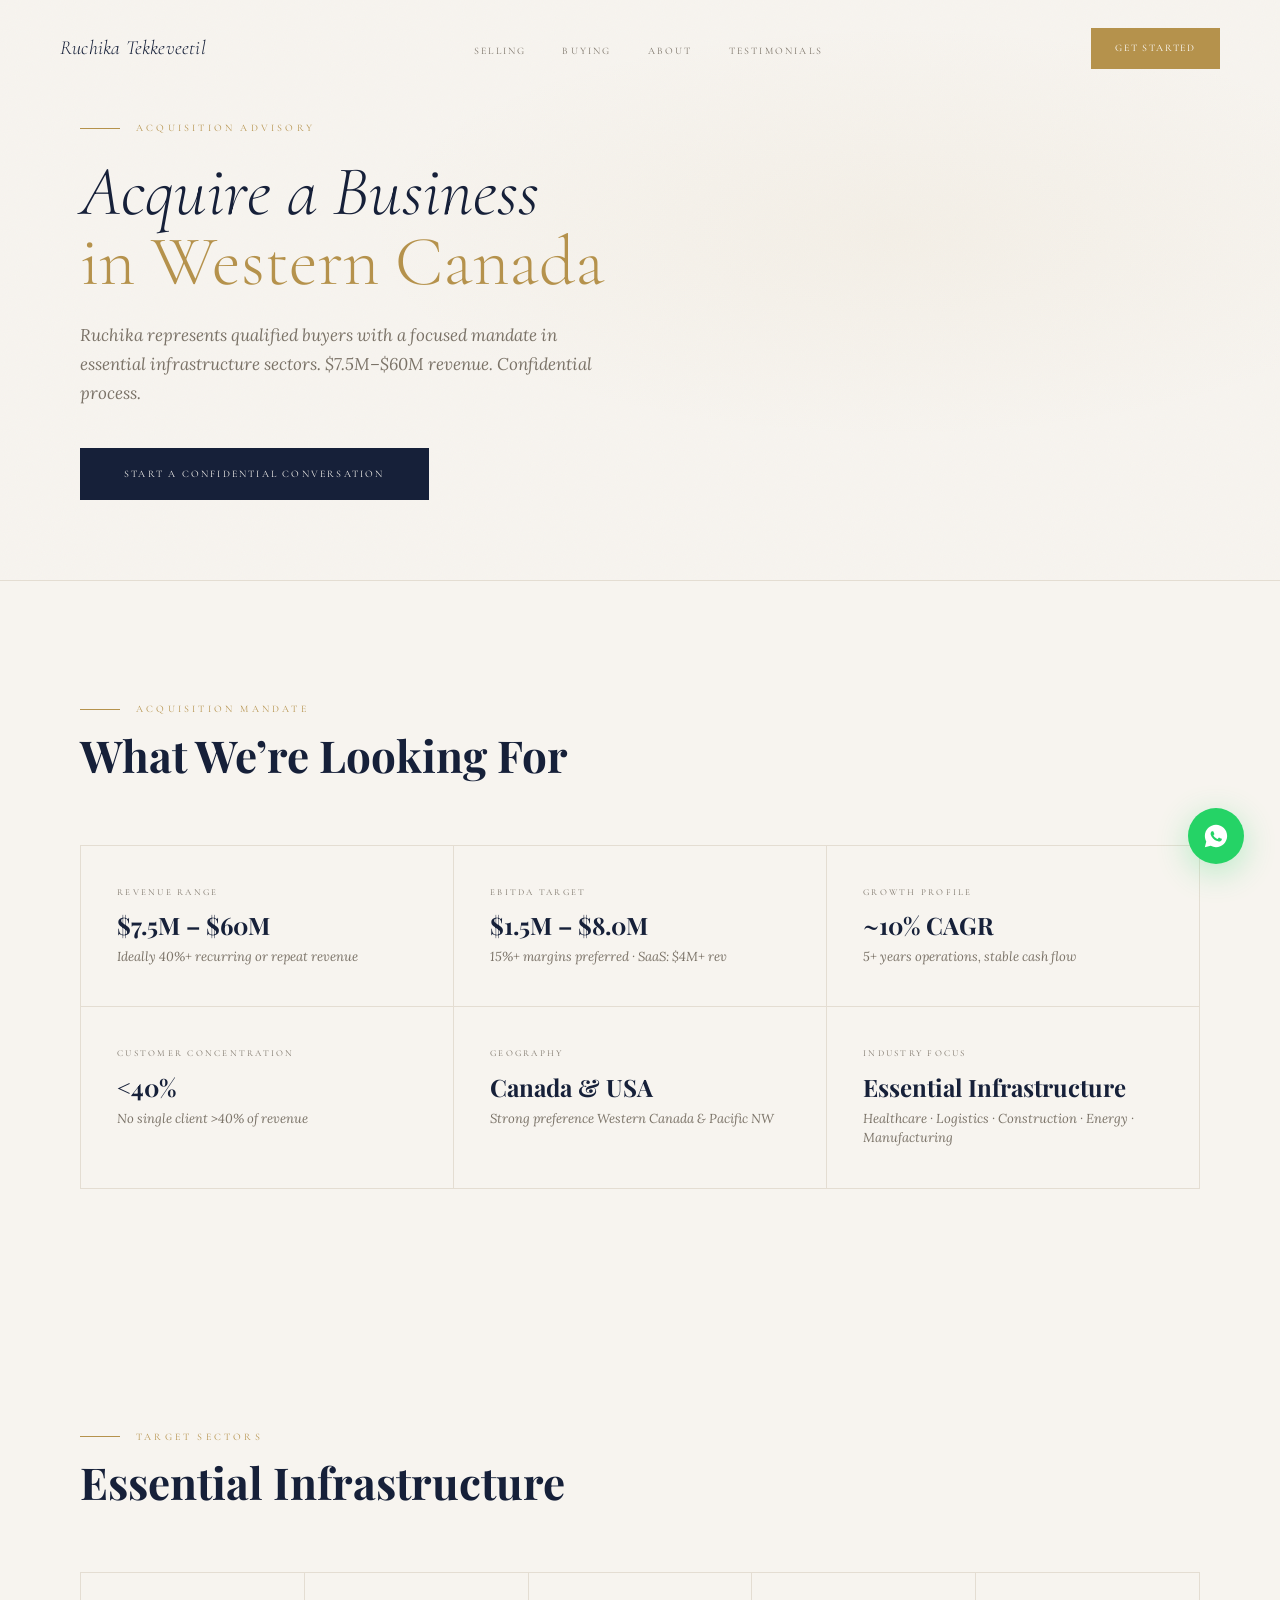
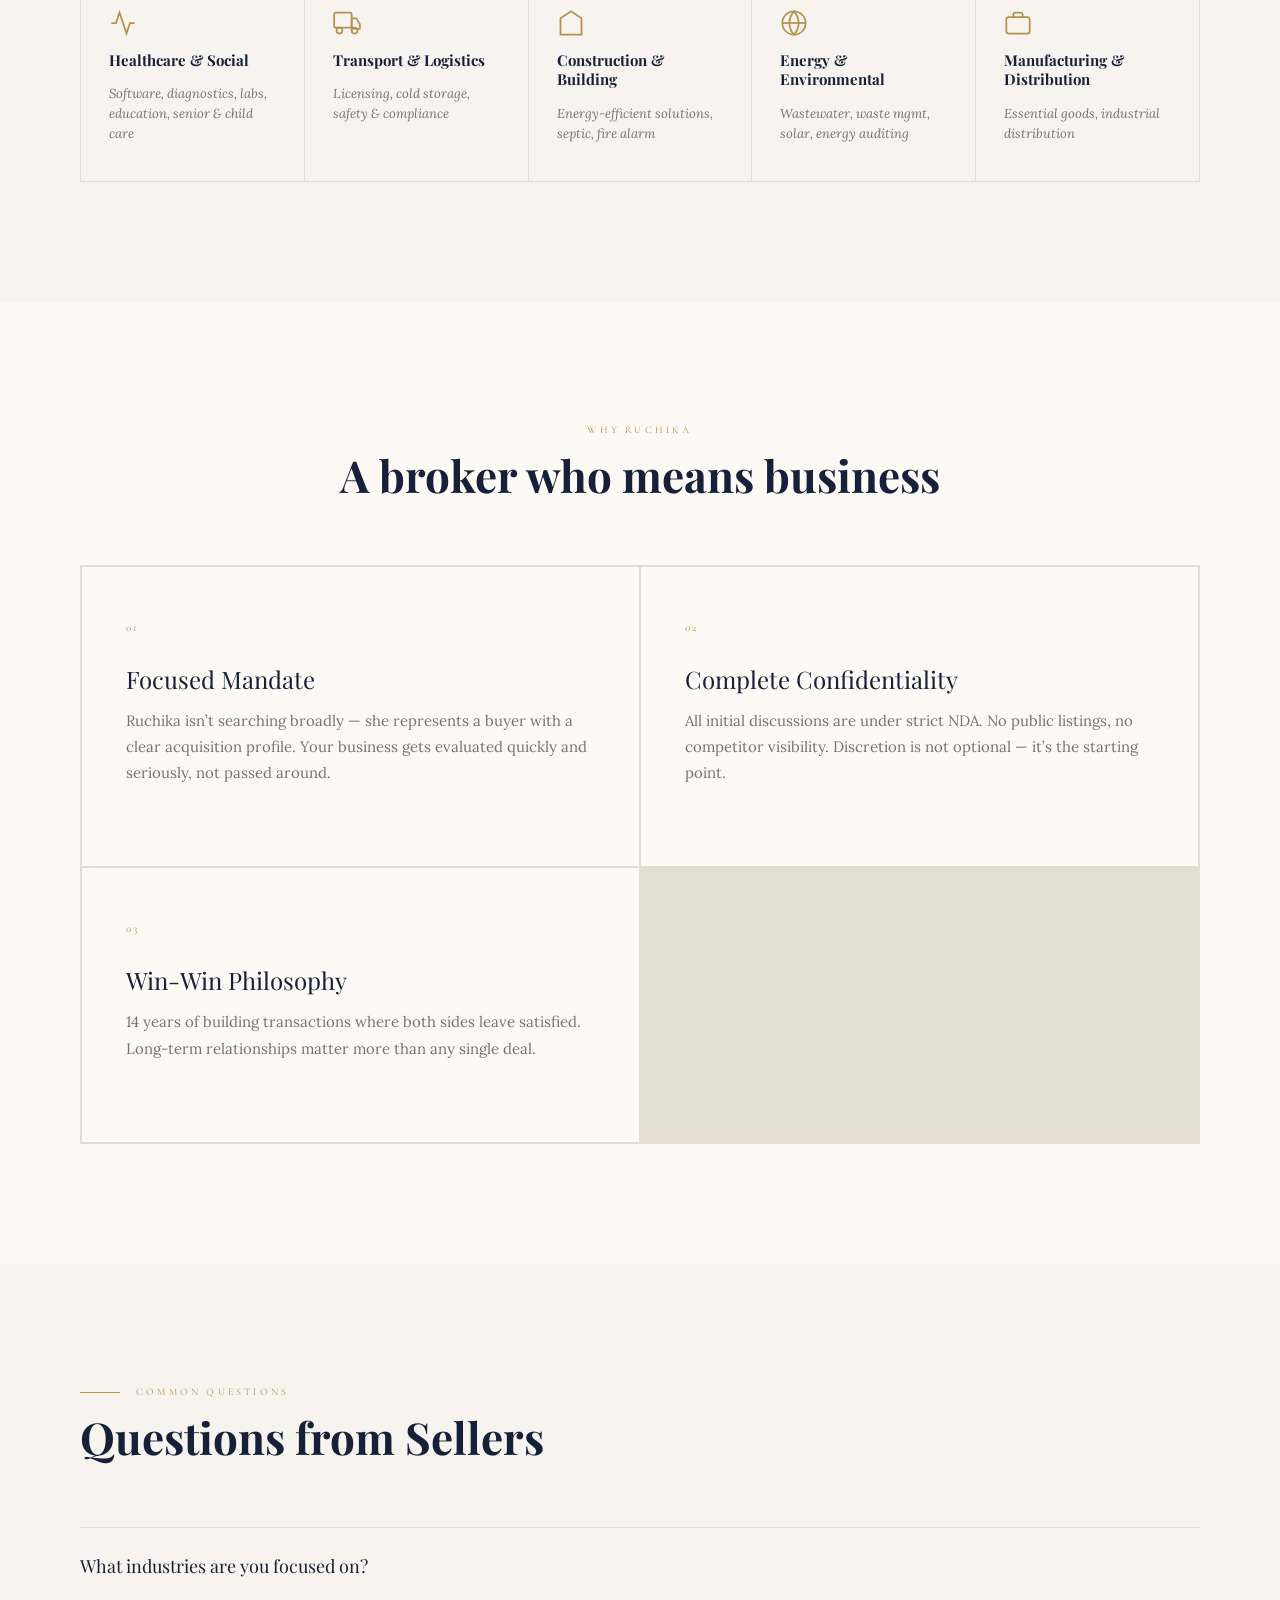
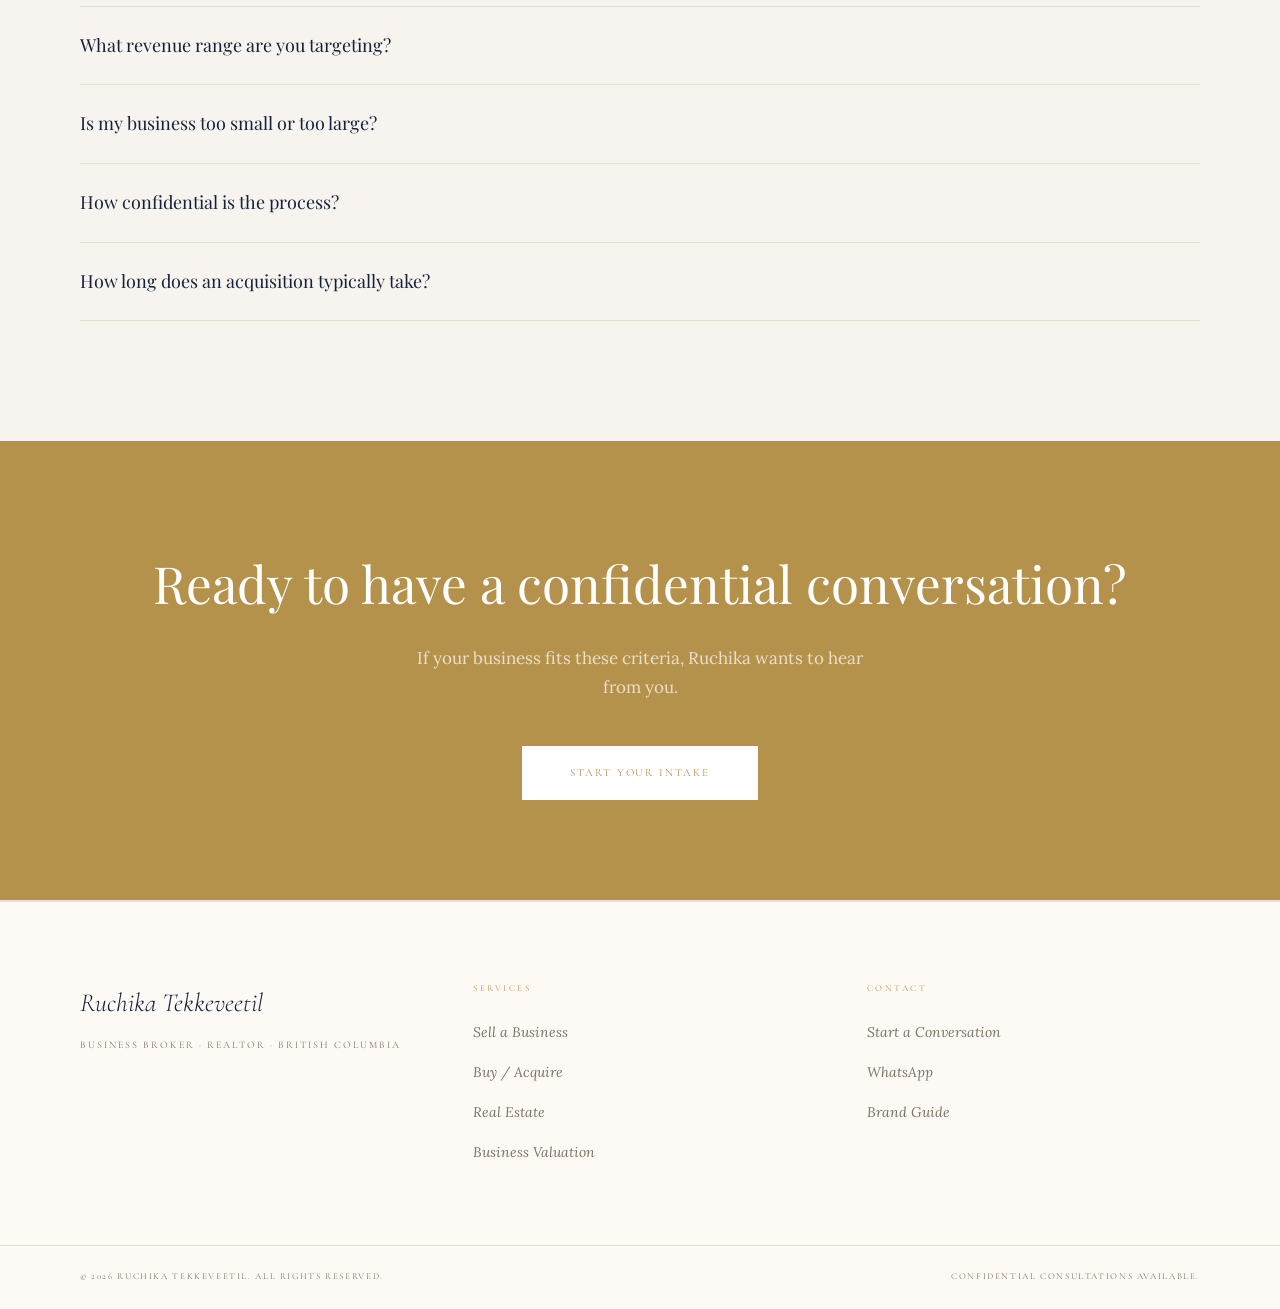
==== buying.html @ 530851fa "Complete website — buying, selling, intake form pages + finalized home - buying.html: acquisition ad" ====
<!DOCTYPE html>
<html lang="en">
<head>
  <meta charset="UTF-8">
  <meta name="viewport" content="width=device-width, initial-scale=1.0">
  <title>Acquire a Business in Western Canada — Ruchika Tekkeveetil</title>
  <meta name="description" content="Ruchika Tekkeveetil represents qualified buyers in essential infrastructure sectors. Confidential acquisition advisory. $7.5M–$60M revenue. Western Canada & Pacific NW.">
  <link rel="preconnect" href="https://fonts.googleapis.com">
  <link rel="preconnect" href="https://fonts.gstatic.com" crossorigin>
  <link href="https://fonts.googleapis.com/css2?family=Cormorant+Garamond:ital,wght@0,300;0,400;0,500;0,600;1,300;1,400;1,500&family=Playfair+Display:ital,wght@0,400;0,700;1,400&family=Lora:ital,wght@0,400;0,500;1,400&display=swap" rel="stylesheet">
  <link rel="stylesheet" href="style.css">
  <style>
    .page-hero { min-height: 60vh; display:flex; flex-direction:column; justify-content:flex-end; padding: 0 80px 80px; position:relative; overflow:hidden; background:var(--color-bg); padding-top:120px; }
    .page-hero-bg { position:absolute; inset:0; background: radial-gradient(ellipse 70% 60% at 70% 40%, rgba(181,146,76,0.05) 0%, transparent 60%); }
    .page-hero-grain { position:absolute; inset:0; opacity:0.03; background-image:url("data:image/svg+xml,%3Csvg viewBox='0 0 256 256' xmlns='http://www.w3.org/2000/svg'%3E%3Cfilter id='noise'%3E%3CfeTurbulence type='fractalNoise' baseFrequency='0.85' numOctaves='4' stitchTiles='stitch'/%3E%3C/filter%3E%3Crect width='100%25' height='100%25' filter='url(%23noise)'/%3E%3C/svg%3E"); pointer-events:none; }
    .page-hero-content { position:relative; z-index:1; max-width:700px; }
    .page-hero-title { font-family:var(--font-display); font-size:clamp(40px,5.5vw,76px); font-weight:300; font-style:italic; line-height:1.0; color:var(--color-primary); margin:20px 0 24px; }
    .page-hero-title em { color:var(--color-accent); font-style:normal; }
    .page-hero-sub { font-family:var(--font-body); font-size:17px; line-height:1.7; color:var(--color-text-muted); font-style:italic; max-width:520px; margin-bottom:40px; }
    .criteria-grid { display:grid; grid-template-columns:repeat(3,1fr); gap:1px; background:var(--color-border); border:1px solid var(--color-border); margin-top:48px; }
    .criteria-cell { background:var(--color-bg); padding:40px 36px; }
    .criteria-cell-label { font-family:var(--font-display); font-size:9px; letter-spacing:0.25em; text-transform:uppercase; color:var(--color-text-muted); display:block; margin-bottom:12px; }
    .criteria-cell-value { font-family:var(--font-heading); font-size:24px; font-weight:700; color:var(--color-primary); line-height:1.1; margin-bottom:8px; }
    .criteria-cell-sub { font-family:var(--font-body); font-size:13px; color:var(--color-text-muted); font-style:italic; line-height:1.5; }
    .sectors-grid { display:grid; grid-template-columns:repeat(5,1fr); gap:1px; background:var(--color-border); border:1px solid var(--color-border); margin-top:48px; }
    .sector-item { background:var(--color-bg); padding:36px 28px; display:flex; flex-direction:column; gap:14px; transition:background 0.3s ease; }
    .sector-item:hover { background:var(--color-surface); }
    .sector-icon { width:28px; height:28px; stroke:var(--color-accent); flex-shrink:0; }
    .sector-name { font-family:var(--font-heading); font-size:15px; font-weight:700; color:var(--color-primary); line-height:1.3; }
    .sector-detail { font-family:var(--font-body); font-size:13px; color:var(--color-text-muted); font-style:italic; line-height:1.55; }
    @media(max-width:960px){ .page-hero{padding:120px 32px 60px;} .criteria-grid{grid-template-columns:1fr 1fr;} .sectors-grid{grid-template-columns:repeat(2,1fr);} }
    @media(max-width:600px){ .criteria-grid{grid-template-columns:1fr;} .sectors-grid{grid-template-columns:1fr;} }
  </style>
</head>
<body>

  <div class="cursor" id="cursor"></div>

  <!-- WhatsApp FAB -->
  <a href="https://wa.me/17786888480" class="whatsapp-fab" target="_blank" rel="noopener" aria-label="Chat on WhatsApp">
    <svg viewBox="0 0 28 28" fill="white" aria-hidden="true">
      <path d="M14 2C7.373 2 2 7.373 2 14c0 2.126.553 4.122 1.523 5.853L2 26l6.327-1.497A11.957 11.957 0 0014 26c6.627 0 12-5.373 12-12S20.627 2 14 2zm5.882 16.47c-.247.693-1.455 1.337-1.99 1.368-.536.03-1.04.253-3.503-.73-2.96-1.186-4.85-4.21-4.997-4.403-.148-.193-1.21-1.61-1.21-3.07 0-1.46.765-2.178 1.04-2.475.274-.297.6-.37.8-.37.2 0 .4.002.575.01.185.008.432-.07.676.516.248.59.843 2.04.916 2.188.073.148.12.32.024.515-.1.194-.148.314-.297.483-.148.17-.313.38-.446.51-.148.148-.303.308-.13.605.173.297.77 1.27 1.655 2.057 1.138 1.015 2.098 1.33 2.395 1.478.297.148.47.124.644-.074.173-.197.742-.866.94-1.163.198-.297.396-.247.668-.148.273.1 1.74.82 2.038.97.297.148.495.222.568.346.073.124.073.717-.174 1.41z"/>
    </svg>
  </a>

  <!-- Navigation -->
  <nav class="nav" id="nav">
    <a href="index.html" class="nav-brand">Ruchika Tekkeveetil</a>
    <ul class="nav-links" id="navLinks">
      <li><a href="selling.html">Selling</a></li>
      <li><a href="buying.html">Buying</a></li>
      <li><a href="#about">About</a></li>
      <li><a href="#testimonials">Testimonials</a></li>
    </ul>
    <a href="intake.html" class="nav-cta">Get Started</a>
    <button class="nav-toggle" id="navToggle" aria-label="Toggle menu" aria-expanded="false">
      <span></span><span></span><span></span>
    </button>
  </nav>

  <!-- Page Hero -->
  <section class="page-hero">
    <div class="page-hero-bg"></div>
    <div class="page-hero-grain"></div>
    <div class="page-hero-content">
      <p class="eyebrow reveal">Acquisition Advisory</p>
      <h1 class="page-hero-title reveal">Acquire a Business<br><em>in Western Canada</em></h1>
      <p class="page-hero-sub reveal" style="transition-delay:0.2s">Ruchika represents qualified buyers with a focused mandate in essential infrastructure sectors. $7.5M&ndash;$60M revenue. Confidential process.</p>
      <a href="intake.html" class="btn-primary reveal" style="transition-delay:0.35s">Start a Confidential Conversation</a>
    </div>
  </section>

  <!-- Acquisition Criteria -->
  <section class="section section--bordered" id="criteria">
    <div class="section-inner">
      <div class="section-header reveal">
        <p class="eyebrow">Acquisition Mandate</p>
        <h2 class="section-heading" style="margin-top:12px;font-size:clamp(28px,3.5vw,44px)">What We&rsquo;re Looking For</h2>
      </div>
      <div class="criteria-grid section-enter">
        <div class="criteria-cell">
          <span class="criteria-cell-label">Revenue Range</span>
          <div class="criteria-cell-value">$7.5M &ndash; $60M</div>
          <div class="criteria-cell-sub">Ideally 40%+ recurring or repeat revenue</div>
        </div>
        <div class="criteria-cell">
          <span class="criteria-cell-label">EBITDA Target</span>
          <div class="criteria-cell-value">$1.5M &ndash; $8.0M</div>
          <div class="criteria-cell-sub">15%+ margins preferred &middot; SaaS: $4M+ rev</div>
        </div>
        <div class="criteria-cell">
          <span class="criteria-cell-label">Growth Profile</span>
          <div class="criteria-cell-value">~10% CAGR</div>
          <div class="criteria-cell-sub">5+ years operations, stable cash flow</div>
        </div>
        <div class="criteria-cell">
          <span class="criteria-cell-label">Customer Concentration</span>
          <div class="criteria-cell-value">&lt;40%</div>
          <div class="criteria-cell-sub">No single client &gt;40% of revenue</div>
        </div>
        <div class="criteria-cell">
          <span class="criteria-cell-label">Geography</span>
          <div class="criteria-cell-value">Canada &amp; USA</div>
          <div class="criteria-cell-sub">Strong preference Western Canada &amp; Pacific NW</div>
        </div>
        <div class="criteria-cell">
          <span class="criteria-cell-label">Industry Focus</span>
          <div class="criteria-cell-value">Essential Infrastructure</div>
          <div class="criteria-cell-sub">Healthcare &middot; Logistics &middot; Construction &middot; Energy &middot; Manufacturing</div>
        </div>
      </div>
    </div>
  </section>

  <!-- Sectors Grid -->
  <section class="section" id="sectors">
    <div class="section-inner">
      <div class="section-header reveal">
        <p class="eyebrow">Target Sectors</p>
        <h2 class="section-heading" style="margin-top:12px;font-size:clamp(28px,3.5vw,44px)">Essential Infrastructure</h2>
      </div>
      <div class="sectors-grid section-enter">
        <div class="sector-item">
          <svg class="sector-icon" viewBox="0 0 24 24" fill="none" stroke="currentColor" stroke-width="1.5" aria-hidden="true">
            <path d="M22 12h-4l-3 9L9 3l-3 9H2"/>
          </svg>
          <div class="sector-name">Healthcare &amp; Social</div>
          <div class="sector-detail">Software, diagnostics, labs, education, senior &amp; child care</div>
        </div>
        <div class="sector-item">
          <svg class="sector-icon" viewBox="0 0 24 24" fill="none" stroke="currentColor" stroke-width="1.5" aria-hidden="true">
            <rect x="1" y="3" width="15" height="13" rx="1"/><path d="M16 8h4l3 5v4h-7V8z"/><circle cx="5.5" cy="18.5" r="2.5"/><circle cx="18.5" cy="18.5" r="2.5"/>
          </svg>
          <div class="sector-name">Transport &amp; Logistics</div>
          <div class="sector-detail">Licensing, cold storage, safety &amp; compliance</div>
        </div>
        <div class="sector-item">
          <svg class="sector-icon" viewBox="0 0 24 24" fill="none" stroke="currentColor" stroke-width="1.5" aria-hidden="true">
            <polygon points="3 22 21 22 21 8 12 2 3 8 3 22"/>
          </svg>
          <div class="sector-name">Construction &amp; Building</div>
          <div class="sector-detail">Energy-efficient solutions, septic, fire alarm</div>
        </div>
        <div class="sector-item">
          <svg class="sector-icon" viewBox="0 0 24 24" fill="none" stroke="currentColor" stroke-width="1.5" aria-hidden="true">
            <circle cx="12" cy="12" r="10"/><path d="M12 2a15.3 15.3 0 014 10 15.3 15.3 0 01-4 10 15.3 15.3 0 01-4-10 15.3 15.3 0 014-10z"/><path d="M2 12h20"/>
          </svg>
          <div class="sector-name">Energy &amp; Environmental</div>
          <div class="sector-detail">Wastewater, waste mgmt, solar, energy auditing</div>
        </div>
        <div class="sector-item">
          <svg class="sector-icon" viewBox="0 0 24 24" fill="none" stroke="currentColor" stroke-width="1.5" aria-hidden="true">
            <rect x="2" y="7" width="20" height="14" rx="2"/><path d="M16 7V5a2 2 0 00-2-2h-4a2 2 0 00-2 2v2"/>
          </svg>
          <div class="sector-name">Manufacturing &amp; Distribution</div>
          <div class="sector-detail">Essential goods, industrial distribution</div>
        </div>
      </div>
    </div>
  </section>

  <!-- Why Work With Ruchika -->
  <section class="section process-bg">
    <div class="section-inner">
      <div class="section-header text-center reveal">
        <p class="eyebrow">Why Ruchika</p>
        <h2 class="section-heading" style="margin-top:12px;font-size:clamp(28px,3.5vw,44px)">A broker who means business</h2>
      </div>
      <div class="services-grid section-enter" style="margin-top:48px">
        <div class="service-card">
          <div class="service-card-num">01</div>
          <h3 class="service-card-title">Focused Mandate</h3>
          <p class="service-card-desc">Ruchika isn&rsquo;t searching broadly &mdash; she represents a buyer with a clear acquisition profile. Your business gets evaluated quickly and seriously, not passed around.</p>
        </div>
        <div class="service-card">
          <div class="service-card-num">02</div>
          <h3 class="service-card-title">Complete Confidentiality</h3>
          <p class="service-card-desc">All initial discussions are under strict NDA. No public listings, no competitor visibility. Discretion is not optional &mdash; it&rsquo;s the starting point.</p>
        </div>
        <div class="service-card">
          <div class="service-card-num">03</div>
          <h3 class="service-card-title">Win-Win Philosophy</h3>
          <p class="service-card-desc">14 years of building transactions where both sides leave satisfied. Long-term relationships matter more than any single deal.</p>
        </div>
      </div>
    </div>
  </section>

  <!-- FAQ -->
  <section class="section" id="faq">
    <div class="section-inner">
      <div class="section-header reveal">
        <p class="eyebrow">Common Questions</p>
        <h2 class="section-heading" style="margin-top:12px;font-size:clamp(28px,3.5vw,44px)">Questions from Sellers</h2>
      </div>
      <div class="faq-list" style="margin-top:48px">
        <div class="faq-item">
          <button class="faq-question">What industries are you focused on?</button>
          <div class="faq-answer">
            <p>Healthcare, logistics, construction, energy/environmental, and manufacturing &mdash; businesses that form essential community infrastructure.</p>
          </div>
        </div>
        <div class="faq-item">
          <button class="faq-question">What revenue range are you targeting?</button>
          <div class="faq-answer">
            <p>$7.5M to $60M in annual revenue, with EBITDA between $1.5M and $8M. For SaaS businesses, $4M+ revenue at or near breakeven.</p>
          </div>
        </div>
        <div class="faq-item">
          <button class="faq-question">Is my business too small or too large?</button>
          <div class="faq-answer">
            <p>If your revenue is outside $7.5M&ndash;$60M, reach out anyway &mdash; criteria can flex for the right opportunity.</p>
          </div>
        </div>
        <div class="faq-item">
          <button class="faq-question">How confidential is the process?</button>
          <div class="faq-answer">
            <p>Completely. No public listings, no competitor visibility. All discussions are protected by NDA before any financials are shared.</p>
          </div>
        </div>
        <div class="faq-item">
          <button class="faq-question">How long does an acquisition typically take?</button>
          <div class="faq-answer">
            <p>Typically 6&ndash;12 months from first conversation to close, depending on complexity, due diligence, and financing.</p>
          </div>
        </div>
      </div>
    </div>
  </section>

  <!-- CTA Band -->
  <section class="cta-band">
    <h2 class="cta-band-headline reveal">Ready to have a confidential conversation?</h2>
    <p class="cta-band-sub reveal" style="transition-delay:0.15s">If your business fits these criteria, Ruchika wants to hear from you.</p>
    <a href="intake.html" class="btn-white">Start Your Intake</a>
  </section>

  <!-- Footer -->
  <footer style="background:var(--color-surface);border-top:1px solid var(--color-border)">
    <div class="footer">
      <div>
        <div class="footer-brand-name">Ruchika Tekkeveetil</div>
        <div class="footer-brand-tagline">Business Broker &middot; Realtor &middot; British Columbia</div>
      </div>
      <div>
        <div class="footer-col-title">Services</div>
        <ul class="footer-links">
          <li><a href="selling.html">Sell a Business</a></li>
          <li><a href="buying.html">Buy / Acquire</a></li>
          <li><a href="intake.html?type=realestate">Real Estate</a></li>
          <li><a href="intake.html?type=valuation">Business Valuation</a></li>
        </ul>
      </div>
      <div>
        <div class="footer-col-title">Contact</div>
        <ul class="footer-links">
          <li><a href="intake.html">Start a Conversation</a></li>
          <li><a href="https://wa.me/17786888480" target="_blank" rel="noopener">WhatsApp</a></li>
          <li><a href="brand-guide.html">Brand Guide</a></li>
        </ul>
      </div>
    </div>
    <div class="footer-bottom">
      <span>&copy; 2026 Ruchika Tekkeveetil. All rights reserved.</span>
      <span>Confidential consultations available.</span>
    </div>
  </footer>

  <script src="script.js"></script>
</body>
</html>
---- style.css ----
/* ═══════════════════════════════════════════════════════
   Ruchika Tekkeveetil — Personal Brand Website
   Shared Stylesheet
   ═══════════════════════════════════════════════════════ */

@import url('https://fonts.googleapis.com/css2?family=Cormorant+Garamond:ital,wght@0,300;0,400;0,500;0,600;1,300;1,400;1,500&family=Playfair+Display:ital,wght@0,400;0,700;1,400&family=Lora:ital,wght@0,400;0,500;1,400&display=swap');

/* ─── Brand Tokens (Palette A default — swap to change theme) ─── */
:root {
  /* Identity — change once, updates everywhere */
  --brand-name: "Ruchika Tekkeveetil";
  --brand-title: "Licensed Realtor & Business Broker";
  --brand-location: "British Columbia, Canada";
  --whatsapp-number: "17786888480"; /* +1 (778) 688-8480 */

  /* Active palette: Ivory & Navy (Palette A) */
  --color-bg:           #F7F4EF;
  --color-surface:      #FDFAF5;
  --color-primary:      #162039;
  --color-accent:       #B5924C;
  --color-text:         #1E1E1E;
  --color-text-muted:   #7A7267;
  --color-border:       #E4DDD2;

  /* Typography */
  --font-display:  'Cormorant Garamond', Georgia, serif;
  --font-heading:  'Playfair Display', Georgia, serif;
  --font-body:     'Lora', Georgia, serif;

  /* Spacing scale */
  --space-xs:   8px;
  --space-sm:   16px;
  --space-md:   32px;
  --space-lg:   64px;
  --space-xl:   120px;

  /* Transitions */
  --ease-out: cubic-bezier(0.16, 1, 0.3, 1);
  --ease-in-out: cubic-bezier(0.45, 0, 0.55, 1);
}

/* ─── Palette B override — add class="palette-b" to <body> ─── */
body.palette-b {
  --color-bg:         #FFFFFF;
  --color-surface:    #F8FAF8;
  --color-primary:    #0F1A10;
  --color-accent:     #2D5A40;
  --color-text:       #1A2420;
  --color-text-muted: #6B7A6E;
  --color-border:     #DCE8DC;
}

/* ─── Palette C override — add class="palette-c" to <body> ─── */
body.palette-c {
  --color-bg:         #0D1520;
  --color-surface:    #142030;
  --color-primary:    #F2EDE4;
  --color-accent:     #C9A55A;
  --color-text:       #D8D0C4;
  --color-text-muted: #8A9BB0;
  --color-border:     #1E2D40;
}

/* ─── Reset & Base ─────────────────────────── */
*, *::before, *::after {
  box-sizing: border-box;
  margin: 0;
  padding: 0;
}

html {
  scroll-behavior: smooth;
  font-size: 16px;
  -webkit-text-size-adjust: 100%;
}

body {
  background: var(--color-bg);
  color: var(--color-text);
  font-family: var(--font-body);
  font-size: 17px;
  line-height: 1.65;
  overflow-x: hidden;
  cursor: none; /* replaced by custom cursor */
}

@media (pointer: coarse) {
  body { cursor: auto; }
}

img { max-width: 100%; display: block; }
a { color: inherit; text-decoration: none; }
button { cursor: none; border: none; background: none; font: inherit; }
@media (pointer: coarse) { button { cursor: pointer; } }

/* ─── Custom Cursor ─────────────────────────── */
.cursor {
  position: fixed;
  top: 0; left: 0;
  width: 28px;
  height: 28px;
  border: 1px solid var(--color-accent);
  border-radius: 50%;
  pointer-events: none;
  z-index: 9999;
  transform: translate(-50%, -50%);
  transition: transform 0.12s var(--ease-out), width 0.25s var(--ease-out), height 0.25s var(--ease-out), opacity 0.3s ease;
  will-change: transform;
}
.cursor.cursor--hover {
  width: 52px;
  height: 52px;
  background: rgba(181, 146, 76, 0.07);
}
.cursor.cursor--hidden { opacity: 0; }
@media (pointer: coarse) { .cursor { display: none; } }

/* ─── Navigation ─────────────────────────── */
.nav {
  position: fixed;
  top: 0; left: 0; right: 0;
  z-index: 100;
  padding: 28px 60px;
  display: flex;
  align-items: center;
  justify-content: space-between;
  transition: background 0.4s ease, padding 0.4s ease, border-color 0.4s ease;
  border-bottom: 1px solid transparent;
}
.nav.scrolled {
  background: var(--color-bg);
  padding: 18px 60px;
  border-color: var(--color-border);
}
.nav-brand {
  font-family: var(--font-display);
  font-size: 20px;
  font-weight: 300;
  font-style: italic;
  color: var(--color-primary);
  letter-spacing: 0.01em;
  white-space: nowrap;
}
.nav-links {
  display: flex;
  gap: 36px;
  align-items: center;
  list-style: none;
}
.nav-links a {
  font-family: var(--font-display);
  font-size: 10px;
  letter-spacing: 0.22em;
  text-transform: uppercase;
  color: var(--color-text-muted);
  transition: color 0.25s ease;
  position: relative;
}
.nav-links a::after {
  content: '';
  position: absolute;
  bottom: -3px; left: 0; right: 0;
  height: 1px;
  background: var(--color-accent);
  transform: scaleX(0);
  transition: transform 0.3s ease;
}
.nav-links a:hover { color: var(--color-primary); }
.nav-links a:hover::after { transform: scaleX(1); }
.nav-cta {
  font-family: var(--font-display);
  font-size: 10px;
  letter-spacing: 0.18em;
  text-transform: uppercase;
  background: var(--color-accent);
  color: #fff;
  padding: 12px 24px;
  transition: opacity 0.25s ease;
  display: inline-block;
}
.nav-cta:hover { opacity: 0.85; }

/* Mobile nav toggle */
.nav-toggle {
  display: none;
  flex-direction: column;
  gap: 5px;
  width: 24px;
  padding: 4px 0;
}
.nav-toggle span {
  display: block;
  width: 100%;
  height: 1px;
  background: var(--color-primary);
  transition: all 0.3s ease;
}

@media (max-width: 960px) {
  .nav { padding: 24px 32px; }
  .nav.scrolled { padding: 16px 32px; }
  .nav-links, .nav-cta { display: none; }
  .nav-toggle { display: flex; }
}

/* Mobile menu open state */
.nav.nav--open .nav-links {
  display: flex;
  flex-direction: column;
  gap: 24px;
  position: fixed;
  inset: 0;
  background: var(--color-bg);
  align-items: center;
  justify-content: center;
  z-index: 99;
}
.nav.nav--open .nav-links a {
  font-size: 14px;
  letter-spacing: 0.25em;
}
.nav.nav--open .nav-cta {
  display: block;
  position: fixed;
  bottom: 40px;
  left: 50%;
  transform: translateX(-50%);
  z-index: 100;
}

/* ─── Scroll Reveal ─────────────────────────── */
.reveal {
  opacity: 0;
  transform: translateY(40px);
  transition: opacity 0.9s var(--ease-out), transform 0.9s var(--ease-out);
}
.reveal.visible {
  opacity: 1;
  transform: translateY(0);
}
.reveal-group > *:nth-child(1) { transition-delay: 0s; }
.reveal-group > *:nth-child(2) { transition-delay: 0.12s; }
.reveal-group > *:nth-child(3) { transition-delay: 0.24s; }
.reveal-group > *:nth-child(4) { transition-delay: 0.36s; }
.reveal-group > *:nth-child(5) { transition-delay: 0.48s; }

/* ─── Typography Utilities ─────────────────── */
.eyebrow {
  font-family: var(--font-display);
  font-size: 10px;
  letter-spacing: 0.32em;
  text-transform: uppercase;
  color: var(--color-accent);
  display: flex;
  align-items: center;
  gap: 16px;
}
.eyebrow::before {
  content: '';
  display: block;
  width: 40px;
  height: 1px;
  background: var(--color-accent);
  flex-shrink: 0;
}

.display-text {
  font-family: var(--font-display);
  font-weight: 300;
  font-style: italic;
  line-height: 1.0;
  letter-spacing: -0.01em;
  color: var(--color-primary);
}

.section-heading {
  font-family: var(--font-heading);
  font-weight: 700;
  color: var(--color-primary);
  line-height: 1.15;
}

.body-text {
  font-family: var(--font-body);
  color: var(--color-text);
  line-height: 1.7;
}

.muted-text {
  font-family: var(--font-body);
  color: var(--color-text-muted);
  line-height: 1.65;
  font-style: italic;
}

/* ─── Buttons ────────────────────────────── */
.btn-primary {
  font-family: var(--font-display);
  font-size: 10px;
  letter-spacing: 0.22em;
  text-transform: uppercase;
  background: var(--color-primary);
  color: var(--color-bg);
  padding: 18px 44px;
  display: inline-block;
  transition: background 0.3s ease, transform 0.2s ease;
}
.btn-primary:hover {
  background: var(--color-accent);
  transform: translateY(-1px);
}

.btn-accent {
  font-family: var(--font-display);
  font-size: 10px;
  letter-spacing: 0.22em;
  text-transform: uppercase;
  background: var(--color-accent);
  color: #fff;
  padding: 18px 44px;
  display: inline-block;
  transition: opacity 0.3s ease, transform 0.2s ease;
}
.btn-accent:hover { opacity: 0.85; transform: translateY(-1px); }

.btn-outline {
  font-family: var(--font-display);
  font-size: 10px;
  letter-spacing: 0.22em;
  text-transform: uppercase;
  background: transparent;
  color: var(--color-primary);
  padding: 16px 42px;
  border: 1px solid var(--color-primary);
  display: inline-block;
  transition: all 0.3s ease;
}
.btn-outline:hover {
  background: var(--color-primary);
  color: var(--color-bg);
}

.btn-ghost {
  font-family: var(--font-display);
  font-size: 10px;
  letter-spacing: 0.22em;
  text-transform: uppercase;
  color: var(--color-primary);
  display: inline-flex;
  align-items: center;
  gap: 10px;
  padding-bottom: 2px;
  border-bottom: 1px solid var(--color-border);
  transition: border-color 0.3s ease, color 0.3s ease;
}
.btn-ghost:hover {
  color: var(--color-accent);
  border-color: var(--color-accent);
}

/* ─── Section Layout ─────────────────────── */
.section {
  padding: var(--space-xl) 80px;
  position: relative;
}
.section--bordered {
  border-top: 1px solid var(--color-border);
}
.section-inner {
  max-width: 1200px;
  margin: 0 auto;
}

@media (max-width: 960px) {
  .section { padding: 80px 32px; }
}
@media (max-width: 600px) {
  .section { padding: 60px 24px; }
}

/* ─── Cards ──────────────────────────────── */
.card {
  background: var(--color-surface);
  border: 1px solid var(--color-border);
  padding: 48px 40px;
  position: relative;
  overflow: hidden;
  transition: transform 0.35s var(--ease-out), box-shadow 0.35s var(--ease-out);
}
.card::after {
  content: '';
  position: absolute;
  bottom: 0; left: 0; right: 0;
  height: 2px;
  background: var(--color-accent);
  transform: scaleX(0);
  transform-origin: left;
  transition: transform 0.4s var(--ease-out);
}
.card:hover {
  transform: translateY(-4px);
  box-shadow: 0 20px 60px rgba(0,0,0,0.08);
}
.card:hover::after { transform: scaleX(1); }

/* ─── Form ───────────────────────────────── */
.form-group {
  display: flex;
  flex-direction: column;
  gap: 6px;
  margin-bottom: 28px;
}
.form-group label {
  font-family: var(--font-display);
  font-size: 9px;
  letter-spacing: 0.28em;
  text-transform: uppercase;
  color: var(--color-text-muted);
}
.form-group input,
.form-group select,
.form-group textarea {
  background: transparent;
  border: none;
  border-bottom: 1px solid var(--color-border);
  padding: 12px 0;
  font-family: var(--font-body);
  font-size: 16px;
  color: var(--color-text);
  outline: none;
  transition: border-color 0.3s ease;
  width: 100%;
  -webkit-appearance: none;
  appearance: none;
}
.form-group input:focus,
.form-group select:focus,
.form-group textarea:focus { border-color: var(--color-accent); }
.form-group input::placeholder,
.form-group textarea::placeholder {
  color: var(--color-text-muted);
  font-style: italic;
}
.form-group textarea { resize: vertical; min-height: 80px; }
.form-group select { background-image: none; }

/* ─── Dividers ───────────────────────────── */
.rule {
  width: 1px;
  height: 80px;
  background: linear-gradient(to bottom, transparent, var(--color-accent), transparent);
  margin: 0 auto;
}
.rule-h {
  height: 1px;
  background: var(--color-border);
  margin: var(--space-lg) 0;
}

/* ─── WhatsApp FAB ───────────────────────── */
.whatsapp-fab {
  position: fixed;
  bottom: 36px;
  right: 36px;
  width: 56px;
  height: 56px;
  background: #25D366;
  border-radius: 50%;
  display: flex;
  align-items: center;
  justify-content: center;
  z-index: 200;
  box-shadow: 0 8px 32px rgba(37, 211, 102, 0.3);
  transition: transform 0.3s var(--ease-out), box-shadow 0.3s ease;
}
.whatsapp-fab:hover {
  transform: scale(1.1);
  box-shadow: 0 12px 40px rgba(37, 211, 102, 0.4);
}
.whatsapp-fab svg {
  width: 26px;
  height: 26px;
  fill: #fff;
}

/* ─── Footer ─────────────────────────────── */
.footer {
  padding: 80px;
  border-top: 1px solid var(--color-border);
  background: var(--color-surface);
  display: grid;
  grid-template-columns: 1fr 1fr 1fr;
  gap: 60px;
}
.footer-brand-name {
  font-family: var(--font-display);
  font-size: 26px;
  font-weight: 300;
  font-style: italic;
  color: var(--color-primary);
  margin-bottom: 12px;
}
.footer-brand-tagline {
  font-family: var(--font-display);
  font-size: 10px;
  letter-spacing: 0.2em;
  text-transform: uppercase;
  color: var(--color-text-muted);
  margin-bottom: 8px;
}
.footer-col-title {
  font-family: var(--font-display);
  font-size: 9px;
  letter-spacing: 0.28em;
  text-transform: uppercase;
  color: var(--color-accent);
  margin-bottom: 20px;
}
.footer-links {
  list-style: none;
  display: flex;
  flex-direction: column;
  gap: 12px;
}
.footer-links a {
  font-family: var(--font-body);
  font-size: 14px;
  color: var(--color-text-muted);
  font-style: italic;
  transition: color 0.25s ease;
}
.footer-links a:hover { color: var(--color-primary); }
.footer-bottom {
  padding: 24px 80px;
  border-top: 1px solid var(--color-border);
  display: flex;
  justify-content: space-between;
  align-items: center;
  font-family: var(--font-display);
  font-size: 9px;
  letter-spacing: 0.18em;
  text-transform: uppercase;
  color: var(--color-text-muted);
}

@media (max-width: 960px) {
  .footer { grid-template-columns: 1fr; padding: 60px 32px; gap: 40px; }
  .footer-bottom { padding: 20px 32px; flex-direction: column; gap: 12px; text-align: center; }
}

/* ─── Grain overlay (applied to heroes) ──── */
.grain-overlay {
  position: absolute;
  inset: 0;
  pointer-events: none;
  opacity: 0.03;
  background-image: url("data:image/svg+xml,%3Csvg viewBox='0 0 256 256' xmlns='http://www.w3.org/2000/svg'%3E%3Cfilter id='noise'%3E%3CfeTurbulence type='fractalNoise' baseFrequency='0.85' numOctaves='4' stitchTiles='stitch'/%3E%3C/filter%3E%3Crect width='100%25' height='100%25' filter='url(%23noise)'/%3E%3C/svg%3E");
  background-size: 256px 256px;
}

/* ─── Utility ─────────────────────────────── */
.visually-hidden {
  position: absolute;
  width: 1px; height: 1px;
  overflow: hidden;
  clip: rect(0 0 0 0);
  white-space: nowrap;
}
.text-center { text-align: center; }
.section-header { margin-bottom: 64px; }
.section-header.text-center .eyebrow { justify-content: center; }
.section-header.text-center .eyebrow::before { display: none; }

/* ─── Cinematic Modules ─────────────────────── */
.section-enter {
  opacity: 0;
  transform: translateY(56px);
  transition: opacity 1s ease, transform 1s var(--ease-out);
}
.section-enter.visible {
  opacity: 1;
  transform: translateY(0);
}

/* ─── Hero ───────────────────────────────────── */
.hero {
  position: relative;
  min-height: 100vh;
  display: flex;
  align-items: center;
  overflow: hidden;
  background: var(--color-bg);
}
.hero-bg {
  position: absolute;
  inset: 0;
  background:
    radial-gradient(ellipse 80% 60% at 70% 40%, rgba(181,146,76,0.08) 0%, transparent 60%),
    radial-gradient(ellipse 60% 80% at 20% 70%, rgba(22,32,57,0.06) 0%, transparent 55%);
  pointer-events: none;
}
.hero-grain {
  position: absolute;
  inset: 0;
  opacity: 0.03;
  pointer-events: none;
  background-image: url("data:image/svg+xml,%3Csvg viewBox='0 0 256 256' xmlns='http://www.w3.org/2000/svg'%3E%3Cfilter id='n'%3E%3CfeTurbulence type='fractalNoise' baseFrequency='0.9' numOctaves='4' stitchTiles='stitch'/%3E%3C/filter%3E%3Crect width='100%25' height='100%25' filter='url(%23n)'/%3E%3C/svg%3E");
  background-size: 200px 200px;
}
.hero-content {
  position: relative;
  z-index: 2;
  max-width: 1200px;
  margin: 0 auto;
  padding: 120px 80px 80px;
  width: 100%;
}
.hero-eyebrow {
  font-family: var(--font-display);
  font-size: 11px;
  letter-spacing: 0.22em;
  text-transform: uppercase;
  color: var(--color-accent);
  margin-bottom: 32px;
  display: flex;
  align-items: center;
  gap: 16px;
}
.hero-eyebrow::before {
  content: '';
  display: block;
  width: 40px;
  height: 1px;
  background: var(--color-accent);
}
.hero-headline {
  font-family: var(--font-heading);
  font-size: clamp(44px, 6vw, 84px);
  font-weight: 400;
  line-height: 1.05;
  color: var(--color-primary);
  max-width: 820px;
  margin-bottom: 28px;
}
.hero-headline em {
  font-style: italic;
  color: var(--color-accent);
}
.hero-sub {
  font-family: var(--font-body);
  font-size: 18px;
  color: var(--color-text-muted);
  max-width: 480px;
  line-height: 1.7;
  margin-bottom: 52px;
}
.hero-actions {
  display: flex;
  gap: 20px;
  flex-wrap: wrap;
}
.hero-scroll {
  position: absolute;
  bottom: 48px;
  left: 80px;
  display: flex;
  align-items: center;
  gap: 12px;
  font-family: var(--font-display);
  font-size: 10px;
  letter-spacing: 0.18em;
  text-transform: uppercase;
  color: var(--color-text-muted);
}
.hero-scroll-line {
  width: 32px;
  height: 1px;
  background: var(--color-text-muted);
  animation: scrollPulse 2s ease-in-out infinite;
}
@keyframes scrollPulse {
  0%, 100% { opacity: 0.4; transform: scaleX(1); }
  50% { opacity: 1; transform: scaleX(1.4); transform-origin: left; }
}
.hero-decoration {
  position: absolute;
  right: 0; top: 0; bottom: 0;
  width: 40%;
  overflow: hidden;
  pointer-events: none;
}
.hero-decoration-inner {
  position: absolute;
  inset: 8% 0;
  background: linear-gradient(135deg, var(--color-surface) 0%, var(--color-border) 100%);
  clip-path: polygon(10% 0%, 100% 0%, 100% 100%, 0% 100%);
  display: flex;
  align-items: center;
  justify-content: center;
}
.hero-monogram {
  font-family: var(--font-heading);
  font-size: clamp(120px, 14vw, 220px);
  font-weight: 700;
  color: rgba(22,32,57,0.06);
  font-style: italic;
  user-select: none;
}
@media (max-width: 900px) {
  .hero-content { padding: 100px 32px 60px; }
  .hero-scroll { left: 32px; }
  .hero-decoration { display: none; }
}

/* ─── Services Section ───────────────────────── */
.services-bg { background: var(--color-surface); }
.services-grid {
  display: grid;
  grid-template-columns: repeat(2, 1fr);
  gap: 2px;
  background: var(--color-border);
  border: 2px solid var(--color-border);
}
.service-card {
  background: var(--color-surface);
  padding: 52px 44px;
  position: relative;
  overflow: hidden;
  transition: background 0.3s ease;
}
.service-card:hover { background: var(--color-bg); }
.service-card-num {
  font-family: var(--font-display);
  font-size: 11px;
  letter-spacing: 0.2em;
  color: var(--color-accent);
  margin-bottom: 28px;
}
.service-card-icon {
  width: 44px; height: 44px;
  margin-bottom: 24px;
  color: var(--color-primary);
  opacity: 0.6;
}
.service-card-title {
  font-family: var(--font-heading);
  font-size: 24px;
  font-weight: 400;
  color: var(--color-primary);
  margin-bottom: 14px;
  line-height: 1.2;
}
.service-card-desc {
  font-family: var(--font-body);
  font-size: 15px;
  color: var(--color-text-muted);
  line-height: 1.75;
  margin-bottom: 28px;
}
.service-card-link {
  font-family: var(--font-display);
  font-size: 10px;
  letter-spacing: 0.18em;
  text-transform: uppercase;
  color: var(--color-accent);
  text-decoration: none;
  display: inline-flex;
  align-items: center;
  gap: 8px;
  transition: gap 0.3s ease;
}
.service-card-link:hover { gap: 16px; }
.service-card::before {
  content: '';
  position: absolute;
  left: 0; top: 0;
  width: 3px; height: 100%;
  background: var(--color-accent);
  transform: scaleY(0);
  transform-origin: top;
  transition: transform 0.4s var(--ease-out);
}
.service-card:hover::before { transform: scaleY(1); }
@media (max-width: 768px) {
  .services-grid { grid-template-columns: 1fr; }
  .service-card { padding: 40px 28px; }
}

/* ─── Stats Band ─────────────────────────────── */
.stats-band { background: var(--color-primary); }
.stats-band .section-inner { max-width: none; padding: 0; }
.stats-grid {
  display: grid;
  grid-template-columns: repeat(4, 1fr);
}
.stat-block {
  padding: 64px 40px;
  border-right: 1px solid rgba(255,255,255,0.08);
  text-align: center;
}
.stat-block:last-child { border-right: none; }
.stat-val {
  font-family: var(--font-display);
  font-size: clamp(40px, 4.5vw, 64px);
  font-weight: 300;
  color: var(--color-accent);
  line-height: 1;
  margin-bottom: 12px;
}
.stats-band .stat-val { color: #B5924C; }
body.palette-c .stats-band .stat-val { color: #C9A55A; }
.stat-lbl {
  font-family: var(--font-body);
  font-size: 13px;
  color: rgba(253,250,245,0.45);
  text-transform: uppercase;
  letter-spacing: 0.08em;
}
@media (max-width: 768px) {
  .stats-grid { grid-template-columns: repeat(2, 1fr); }
  .stat-block { border-bottom: 1px solid rgba(255,255,255,0.08); }
  .stat-block:nth-child(even) { border-right: none; }
}

/* ─── About ──────────────────────────────────── */
.about-layout {
  display: grid;
  grid-template-columns: 1fr 1fr;
  gap: 80px;
  align-items: center;
}
.about-image-wrap {
  position: relative;
  aspect-ratio: 3/4;
  background: var(--color-surface);
  border: 1px solid var(--color-border);
  overflow: hidden;
}
.about-image-placeholder {
  position: absolute;
  inset: 0;
  display: flex;
  flex-direction: column;
  align-items: center;
  justify-content: center;
  gap: 16px;
  font-family: var(--font-display);
  font-size: 10px;
  letter-spacing: 0.15em;
  text-transform: uppercase;
  color: var(--color-text-muted);
}
.about-image-accent {
  position: absolute;
  bottom: -20px; right: -20px;
  width: 100px; height: 100px;
  border: 2px solid var(--color-accent);
  opacity: 0.25;
}
.about-content { display: flex; flex-direction: column; gap: 0; }
.about-content .section-heading { margin: 12px 0 24px; }
.credential-tags {
  display: flex;
  flex-wrap: wrap;
  gap: 10px;
  margin-top: 36px;
}
.credential-tag {
  font-family: var(--font-display);
  font-size: 10px;
  letter-spacing: 0.15em;
  text-transform: uppercase;
  color: var(--color-text-muted);
  border: 1px solid var(--color-border);
  padding: 8px 16px;
}
@media (max-width: 768px) {
  .about-layout { grid-template-columns: 1fr; gap: 48px; }
  .about-image-wrap { max-width: 320px; }
}

/* ─── Process ────────────────────────────────── */
.process-bg { background: var(--color-surface); }
.process-steps {
  display: grid;
  grid-template-columns: repeat(4, 1fr);
  position: relative;
}
.process-steps::before {
  content: '';
  position: absolute;
  top: 31px;
  left: calc(12.5%);
  right: calc(12.5%);
  height: 1px;
  background: var(--color-border);
  pointer-events: none;
}
.process-step { padding: 0 20px; text-align: center; }
.process-step-dot {
  width: 62px; height: 62px;
  border-radius: 50%;
  background: var(--color-surface);
  border: 1px solid var(--color-border);
  display: flex; align-items: center; justify-content: center;
  margin: 0 auto 28px;
  position: relative;
  z-index: 1;
  font-family: var(--font-display);
  font-size: 14px;
  color: var(--color-accent);
  transition: background 0.3s, border-color 0.3s, color 0.3s;
}
.process-bg .process-step-dot { background: var(--color-surface); }
.process-step:hover .process-step-dot {
  background: var(--color-accent);
  border-color: var(--color-accent);
  color: white;
}
.process-step-title {
  font-family: var(--font-heading);
  font-size: 17px;
  color: var(--color-primary);
  margin-bottom: 10px;
  font-weight: 400;
}
.process-step-desc {
  font-family: var(--font-body);
  font-size: 13px;
  color: var(--color-text-muted);
  line-height: 1.7;
}
@media (max-width: 768px) {
  .process-steps { grid-template-columns: repeat(2, 1fr); gap: 40px; }
  .process-steps::before { display: none; }
}

/* ─── Testimonials ───────────────────────────── */
.testimonials-grid {
  display: grid;
  grid-template-columns: repeat(3, 1fr);
  gap: 28px;
}
.testimonial-card {
  background: var(--color-surface);
  border: 1px solid var(--color-border);
  padding: 44px 36px;
  position: relative;
}
.testimonial-card::before {
  content: '\201C';
  position: absolute;
  top: 20px; left: 32px;
  font-family: var(--font-heading);
  font-size: 72px;
  color: var(--color-accent);
  opacity: 0.18;
  line-height: 1;
}
.testimonial-text {
  font-family: var(--font-body);
  font-size: 15px;
  font-style: italic;
  color: var(--color-text);
  line-height: 1.8;
  margin-bottom: 28px;
}
.testimonial-author {
  font-family: var(--font-display);
  font-size: 10px;
  letter-spacing: 0.15em;
  text-transform: uppercase;
  color: var(--color-accent);
}
.testimonial-role {
  font-family: var(--font-body);
  font-size: 12px;
  color: var(--color-text-muted);
  margin-top: 4px;
  font-style: italic;
}
@media (max-width: 900px) {
  .testimonials-grid { grid-template-columns: 1fr; max-width: 540px; margin: 0 auto; }
}

/* ─── CTA Band ───────────────────────────────── */
.cta-band {
  background: var(--color-accent);
  padding: 100px 80px;
  text-align: center;
}
.cta-band-headline {
  font-family: var(--font-heading);
  font-size: clamp(30px, 4vw, 52px);
  color: white;
  margin-bottom: 18px;
  font-weight: 400;
}
.cta-band-sub {
  font-family: var(--font-body);
  font-size: 17px;
  color: rgba(255,255,255,0.72);
  margin-bottom: 44px;
  max-width: 480px;
  margin-left: auto;
  margin-right: auto;
  line-height: 1.7;
}
.btn-white {
  background: white;
  color: var(--color-accent);
  padding: 18px 48px;
  font-family: var(--font-display);
  font-size: 11px;
  letter-spacing: 0.18em;
  text-transform: uppercase;
  display: inline-block;
  text-decoration: none;
  transition: background 0.25s, color 0.25s;
  border: none;
  cursor: pointer;
}
.btn-white:hover { background: var(--color-primary); color: white; }
@media (max-width: 768px) { .cta-band { padding: 80px 32px; } }

/* ─── Service Page Hero (selling/buying) ─────── */
.page-hero {
  position: relative;
  padding: 160px 80px 100px;
  background: var(--color-primary);
  overflow: hidden;
}
.page-hero-grain {
  position: absolute;
  inset: 0;
  opacity: 0.04;
  pointer-events: none;
  background-image: url("data:image/svg+xml,%3Csvg viewBox='0 0 256 256' xmlns='http://www.w3.org/2000/svg'%3E%3Cfilter id='n'%3E%3CfeTurbulence type='fractalNoise' baseFrequency='0.9' numOctaves='4' stitchTiles='stitch'/%3E%3C/filter%3E%3Crect width='100%25' height='100%25' filter='url(%23n)'/%3E%3C/svg%3E");
  background-size: 200px 200px;
}
.page-hero-inner {
  position: relative;
  z-index: 1;
  max-width: 1200px;
  margin: 0 auto;
}
.page-hero-eyebrow {
  font-family: var(--font-display);
  font-size: 10px;
  letter-spacing: 0.25em;
  text-transform: uppercase;
  color: var(--color-accent);
  margin-bottom: 24px;
  display: flex;
  align-items: center;
  gap: 14px;
}
.page-hero-eyebrow::before {
  content: '';
  width: 32px; height: 1px;
  background: var(--color-accent);
  display: block;
}
.page-hero-title {
  font-family: var(--font-heading);
  font-size: clamp(40px, 5.5vw, 72px);
  font-weight: 400;
  color: #FDFAF5;
  line-height: 1.08;
  max-width: 700px;
  margin-bottom: 24px;
}
.page-hero-title em { font-style: italic; color: var(--color-accent); }
.page-hero-sub {
  font-family: var(--font-body);
  font-size: 17px;
  color: rgba(253,250,245,0.6);
  max-width: 520px;
  line-height: 1.7;
  margin-bottom: 48px;
}
.page-hero-bg-accent {
  position: absolute;
  right: -60px; top: -60px;
  width: 500px; height: 500px;
  border-radius: 50%;
  background: radial-gradient(circle, rgba(181,146,76,0.06) 0%, transparent 70%);
  pointer-events: none;
}
@media (max-width: 768px) {
  .page-hero { padding: 120px 32px 72px; }
}

/* ─── Process List (selling/buying detail) ───── */
.process-list { display: flex; flex-direction: column; gap: 0; }
.process-list-item {
  display: grid;
  grid-template-columns: 80px 1fr;
  gap: 32px;
  padding: 40px 0;
  border-bottom: 1px solid var(--color-border);
  align-items: start;
}
.process-list-item:first-child { border-top: 1px solid var(--color-border); }
.process-list-num {
  font-family: var(--font-display);
  font-size: 40px;
  font-weight: 300;
  color: var(--color-accent);
  opacity: 0.4;
  line-height: 1;
}
.process-list-content-title {
  font-family: var(--font-heading);
  font-size: 20px;
  color: var(--color-primary);
  margin-bottom: 8px;
  font-weight: 400;
}
.process-list-content-desc {
  font-family: var(--font-body);
  font-size: 15px;
  color: var(--color-text-muted);
  line-height: 1.75;
}
@media (max-width: 600px) {
  .process-list-item { grid-template-columns: 1fr; gap: 8px; }
  .process-list-num { font-size: 28px; }
}

/* ─── FAQ ────────────────────────────────────── */
.faq-list { display: flex; flex-direction: column; gap: 0; }
.faq-item {
  border-bottom: 1px solid var(--color-border);
}
.faq-item:first-child { border-top: 1px solid var(--color-border); }
.faq-question {
  width: 100%;
  background: none;
  border: none;
  text-align: left;
  padding: 24px 0;
  font-family: var(--font-heading);
  font-size: 18px;
  color: var(--color-primary);
  cursor: pointer;
  display: flex;
  justify-content: space-between;
  align-items: center;
  gap: 16px;
  font-weight: 400;
}
.faq-question:hover { color: var(--color-accent); }
.faq-icon {
  font-family: var(--font-display);
  font-size: 24px;
  color: var(--color-accent);
  line-height: 1;
  flex-shrink: 0;
  transition: transform 0.3s ease;
}
.faq-item.is-open .faq-icon { transform: rotate(45deg); }
.faq-answer {
  display: none;
  font-family: var(--font-body);
  font-size: 15px;
  color: var(--color-text-muted);
  line-height: 1.8;
  padding-bottom: 24px;
  max-width: 680px;
}
.faq-item.is-open .faq-answer { display: block; }

/* ─── Highlight boxes ────────────────────────── */
.highlight-grid {
  display: grid;
  grid-template-columns: repeat(3, 1fr);
  gap: 24px;
  margin-top: 48px;
}
.highlight-box {
  background: var(--color-surface);
  border: 1px solid var(--color-border);
  padding: 36px 28px;
  border-left: 3px solid var(--color-accent);
}
.highlight-box-title {
  font-family: var(--font-heading);
  font-size: 17px;
  color: var(--color-primary);
  margin-bottom: 10px;
  font-weight: 400;
}
.highlight-box-desc {
  font-family: var(--font-body);
  font-size: 14px;
  color: var(--color-text-muted);
  line-height: 1.7;
}
@media (max-width: 768px) {
  .highlight-grid { grid-template-columns: 1fr; }
}

/* ─── Intake Form Page ───────────────────────── */
.intake-page { min-height: 100vh; background: var(--color-bg); display: flex; flex-direction: column; }
.intake-hero {
  background: var(--color-primary);
  padding: 80px 80px 60px;
  color: var(--color-surface);
}
.intake-hero-eyebrow {
  font-family: var(--font-display);
  font-size: 10px;
  letter-spacing: 0.22em;
  text-transform: uppercase;
  color: var(--color-accent);
  margin-bottom: 20px;
}
.intake-hero-title {
  font-family: var(--font-heading);
  font-size: clamp(32px, 4vw, 52px);
  font-weight: 400;
  line-height: 1.1;
  margin-bottom: 14px;
  color: #FDFAF5;
}
.intake-hero-title em { font-style: italic; color: var(--color-accent); }
.intake-hero-sub {
  font-family: var(--font-body);
  font-size: 15px;
  color: rgba(253,250,245,0.55);
}

/* Progress bar */
.form-progress {
  display: flex;
  align-items: center;
  gap: 0;
  padding: 0 80px 40px;
  background: var(--color-primary);
}
.progress-step {
  display: flex;
  align-items: center;
  gap: 10px;
  font-family: var(--font-display);
  font-size: 10px;
  letter-spacing: 0.15em;
  text-transform: uppercase;
  color: rgba(253,250,245,0.3);
  transition: color 0.3s;
}
.progress-step.is-active { color: var(--color-accent); }
.progress-step.is-done { color: rgba(253,250,245,0.5); }
.progress-dot {
  width: 28px; height: 28px;
  border-radius: 50%;
  border: 1px solid rgba(253,250,245,0.15);
  display: flex; align-items: center; justify-content: center;
  font-size: 11px;
  transition: background 0.3s, border-color 0.3s, color 0.3s;
  color: rgba(253,250,245,0.3);
}
.progress-step.is-active .progress-dot {
  background: var(--color-accent);
  border-color: var(--color-accent);
  color: white;
}
.progress-step.is-done .progress-dot {
  background: rgba(253,250,245,0.1);
  border-color: rgba(253,250,245,0.2);
  color: rgba(253,250,245,0.5);
}
.progress-connector {
  flex: 1;
  height: 1px;
  background: rgba(253,250,245,0.1);
  max-width: 80px;
}

/* Form wizard body */
.intake-body {
  flex: 1;
  max-width: 760px;
  margin: 0 auto;
  padding: 64px 80px 100px;
  width: 100%;
}
.form-step { display: none; }
.form-step.is-active {
  display: block;
  animation: stepIn 0.4s var(--ease-out);
}
@keyframes stepIn {
  from { opacity: 0; transform: translateX(20px); }
  to   { opacity: 1; transform: translateX(0); }
}
.form-step-title {
  font-family: var(--font-heading);
  font-size: 28px;
  color: var(--color-primary);
  margin-bottom: 6px;
  font-weight: 400;
}
.form-step-sub {
  font-family: var(--font-body);
  font-size: 15px;
  color: var(--color-text-muted);
  margin-bottom: 40px;
}
.form-row {
  display: grid;
  grid-template-columns: 1fr 1fr;
  gap: 24px;
  margin-bottom: 24px;
}
.form-row.full { grid-template-columns: 1fr; }

/* Inquiry type cards */
.inquiry-options {
  display: grid;
  grid-template-columns: repeat(2, 1fr);
  gap: 12px;
  margin-bottom: 0;
}
.inquiry-option { position: relative; }
.inquiry-option input[type="radio"] {
  position: absolute;
  opacity: 0;
  width: 0; height: 0;
}
.inquiry-option label {
  display: flex;
  flex-direction: column;
  gap: 6px;
  border: 1px solid var(--color-border);
  padding: 18px 22px;
  cursor: pointer;
  transition: border-color 0.25s, background 0.25s;
  font-family: var(--font-body);
  font-style: normal;
  font-size: 15px;
  color: var(--color-text);
  letter-spacing: normal;
  text-transform: none;
}
.inquiry-option input:checked + label {
  border-color: var(--color-accent);
  background: rgba(181,146,76,0.05);
}
.inquiry-option label strong {
  font-family: var(--font-heading);
  font-size: 16px;
  color: var(--color-primary);
  font-weight: 400;
  display: block;
}
.inquiry-option label span {
  font-family: var(--font-body);
  font-size: 12px;
  color: var(--color-text-muted);
  font-style: italic;
  display: block;
}

/* Checkbox group */
.check-group { display: flex; flex-direction: column; gap: 12px; }
.check-item {
  display: flex;
  align-items: center;
  gap: 12px;
  cursor: pointer;
}
.check-item input[type="checkbox"] {
  width: 18px; height: 18px;
  accent-color: var(--color-accent);
  cursor: pointer;
  flex-shrink: 0;
}
.check-item span {
  font-family: var(--font-body);
  font-size: 15px;
  color: var(--color-text);
}

/* Branch fields */
.branch-fields { display: none; }
.branch-fields.is-active {
  display: block;
  animation: stepIn 0.35s var(--ease-out);
}

/* Form nav */
.form-nav {
  display: flex;
  justify-content: space-between;
  align-items: center;
  margin-top: 48px;
  padding-top: 28px;
  border-top: 1px solid var(--color-border);
}
.btn-back {
  background: none;
  border: none;
  font-family: var(--font-display);
  font-size: 10px;
  letter-spacing: 0.15em;
  text-transform: uppercase;
  color: var(--color-text-muted);
  cursor: pointer;
  display: flex;
  align-items: center;
  gap: 8px;
  transition: color 0.25s;
  padding: 0;
}
.btn-back:hover { color: var(--color-primary); }
.btn-next {
  background: var(--color-primary);
  color: var(--color-surface);
  border: none;
  padding: 16px 40px;
  font-family: var(--font-display);
  font-size: 10px;
  letter-spacing: 0.18em;
  text-transform: uppercase;
  cursor: pointer;
  transition: background 0.25s;
}
.btn-next:hover { background: var(--color-accent); }
.btn-submit {
  background: var(--color-accent);
  color: white;
  border: none;
  padding: 18px 52px;
  font-family: var(--font-display);
  font-size: 11px;
  letter-spacing: 0.18em;
  text-transform: uppercase;
  cursor: pointer;
  transition: background 0.25s, transform 0.2s;
}
.btn-submit:hover { background: var(--color-primary); transform: translateY(-1px); }
.btn-submit:disabled { opacity: 0.55; cursor: not-allowed; transform: none; }

/* Success screen */
.form-success {
  display: none;
  text-align: center;
  padding: 80px 40px;
}
.form-success.is-visible { display: block; animation: stepIn 0.5s var(--ease-out); }
.success-icon {
  width: 72px; height: 72px;
  border-radius: 50%;
  border: 1px solid var(--color-accent);
  display: flex; align-items: center; justify-content: center;
  margin: 0 auto 32px;
  font-size: 26px;
  color: var(--color-accent);
}
.success-title {
  font-family: var(--font-heading);
  font-size: 36px;
  color: var(--color-primary);
  margin-bottom: 16px;
  font-weight: 400;
}
.success-msg {
  font-family: var(--font-body);
  font-size: 16px;
  color: var(--color-text-muted);
  line-height: 1.75;
  max-width: 440px;
  margin: 0 auto;
}
.success-msg a { color: var(--color-accent); }

/* Field errors */
.form-group input.error,
.form-group select.error { border-color: #C0392B; }
.field-error {
  font-family: var(--font-body);
  font-size: 12px;
  color: #C0392B;
  display: none;
  margin-top: 4px;
}
.field-error.visible { display: block; }

/* Inquiry error (radio group) */
.inquiry-error {
  font-family: var(--font-body);
  font-size: 12px;
  color: #C0392B;
  display: none;
  margin-top: 8px;
}
.inquiry-error.visible { display: block; }

@media (max-width: 768px) {
  .intake-hero { padding: 72px 32px 44px; }
  .form-progress { padding: 0 32px 32px; }
  .intake-body { padding: 48px 28px 72px; }
  .form-row { grid-template-columns: 1fr; }
  .inquiry-options { grid-template-columns: 1fr; }
  .progress-connector { max-width: 32px; }
}
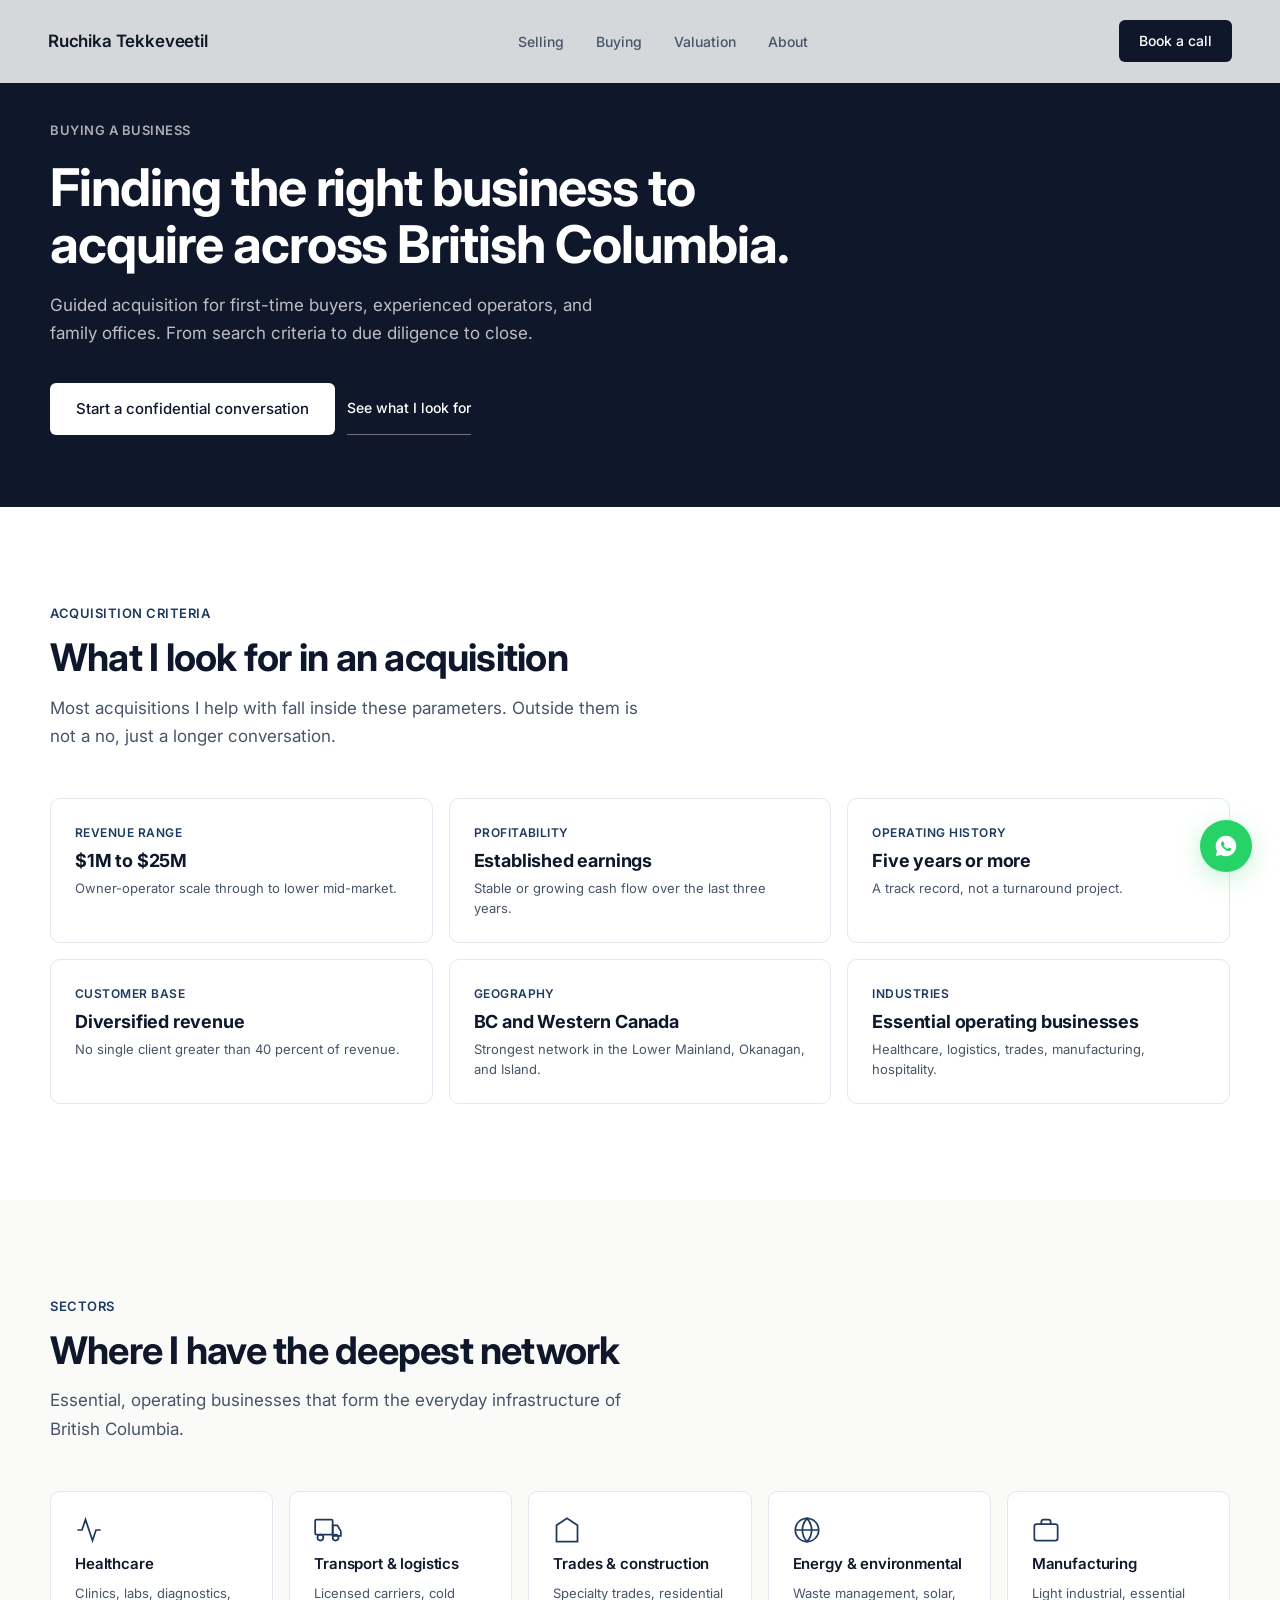
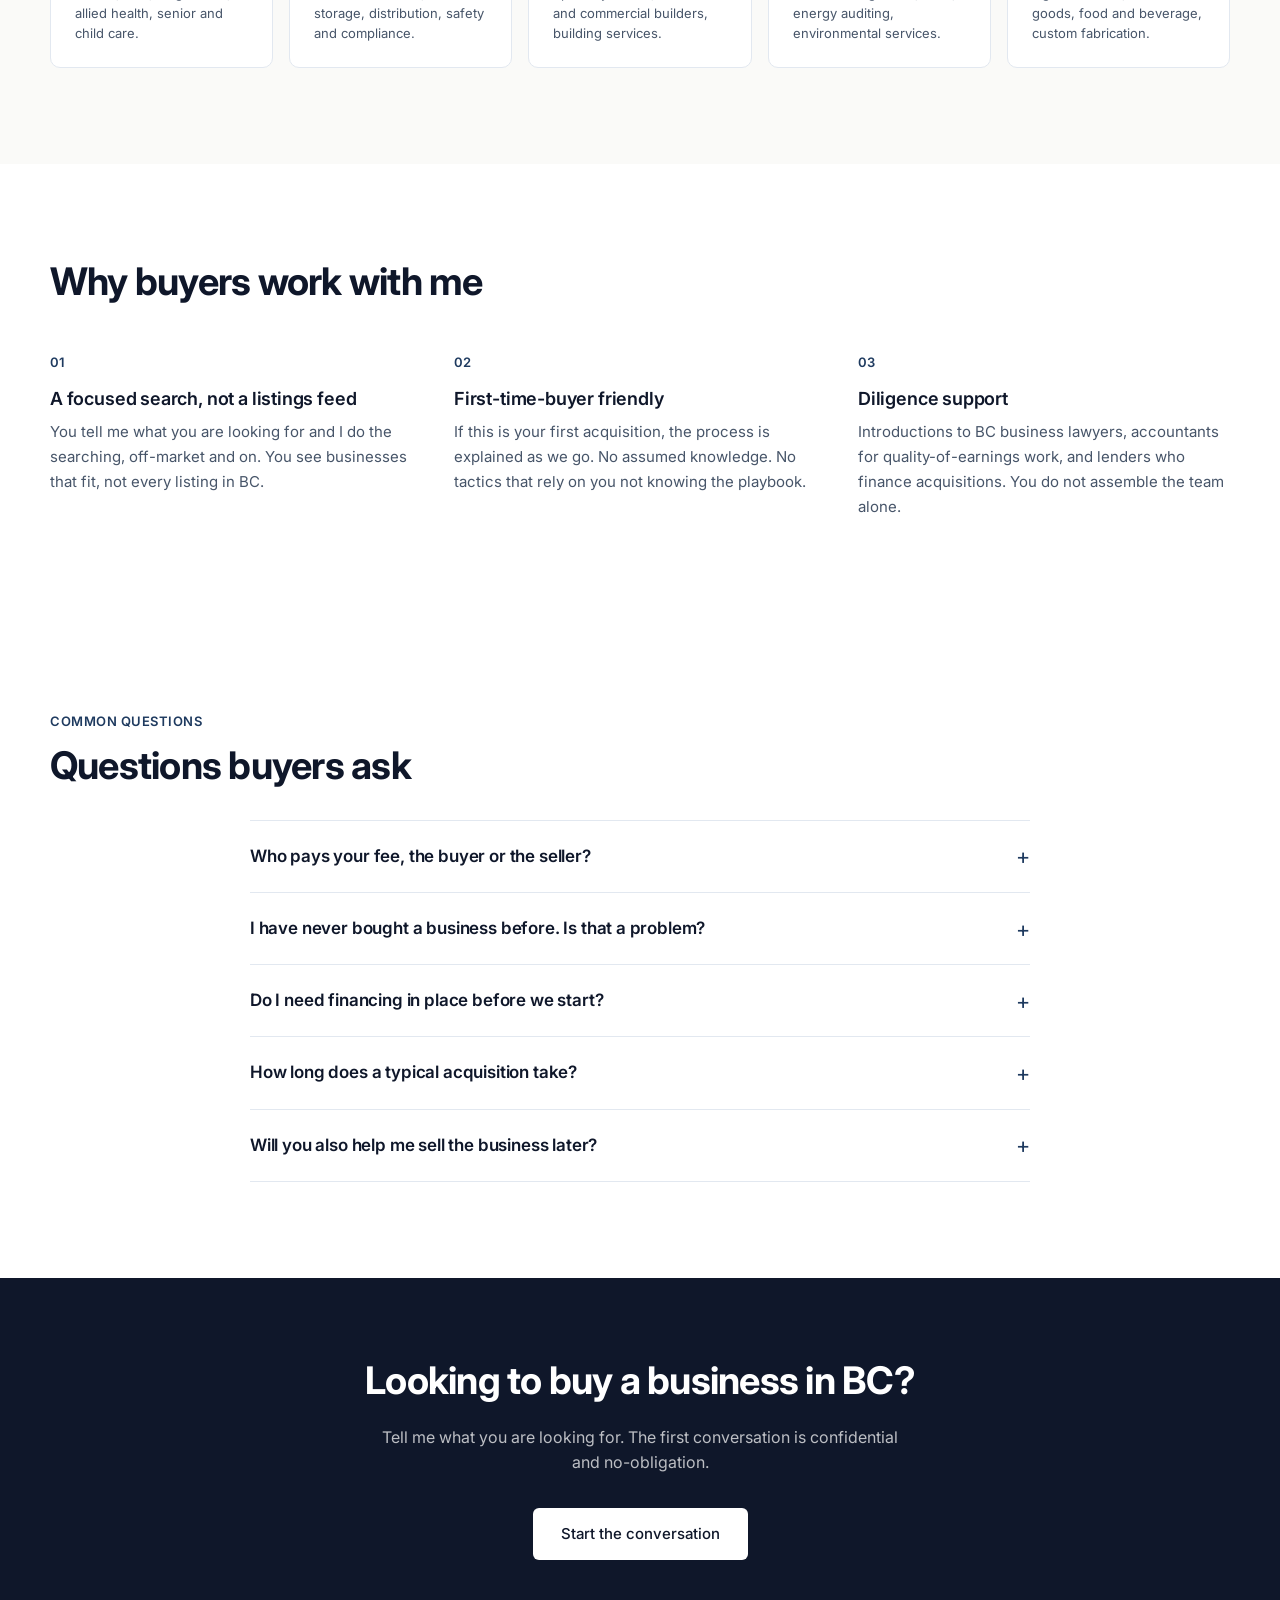
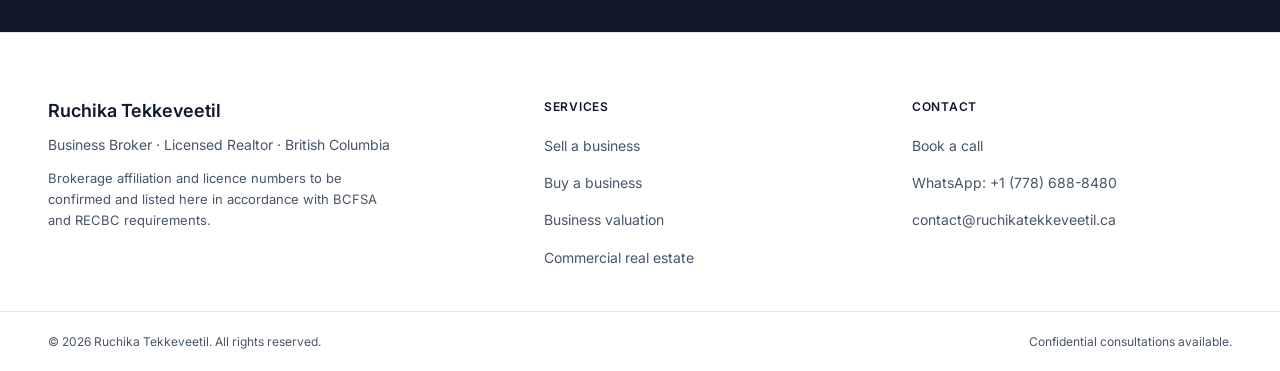
==== commit 6c0f0e24: "Refactor inner pages to match new design system: full working website Rebuilds selling.html, buying." ====
--- a/buying.html
+++ b/buying.html
@@ -3,38 +3,98 @@
 <head>
   <meta charset="UTF-8">
   <meta name="viewport" content="width=device-width, initial-scale=1.0">
-  <title>Acquire a Business in Western Canada — Ruchika Tekkeveetil</title>
-  <meta name="description" content="Ruchika Tekkeveetil represents qualified buyers in essential infrastructure sectors. Confidential acquisition advisory. $7.5M–$60M revenue. Western Canada & Pacific NW.">
+  <title>Buy a Business — Ruchika Tekkeveetil, BC Business Broker</title>
+  <meta name="description" content="Ruchika Tekkeveetil represents qualified buyers acquiring businesses across British Columbia. Confidential acquisition advisory for first-time and experienced buyers.">
   <link rel="preconnect" href="https://fonts.googleapis.com">
   <link rel="preconnect" href="https://fonts.gstatic.com" crossorigin>
-  <link href="https://fonts.googleapis.com/css2?family=Cormorant+Garamond:ital,wght@0,300;0,400;0,500;0,600;1,300;1,400;1,500&family=Playfair+Display:ital,wght@0,400;0,700;1,400&family=Lora:ital,wght@0,400;0,500;1,400&display=swap" rel="stylesheet">
+  <link href="https://fonts.googleapis.com/css2?family=Inter:wght@400;500;600;700&family=Source+Serif+4:ital,wght@0,400;1,400&display=swap" rel="stylesheet">
   <link rel="stylesheet" href="style.css">
   <style>
-    .page-hero { min-height: 60vh; display:flex; flex-direction:column; justify-content:flex-end; padding: 0 80px 80px; position:relative; overflow:hidden; background:var(--color-bg); padding-top:120px; }
-    .page-hero-bg { position:absolute; inset:0; background: radial-gradient(ellipse 70% 60% at 70% 40%, rgba(181,146,76,0.05) 0%, transparent 60%); }
-    .page-hero-grain { position:absolute; inset:0; opacity:0.03; background-image:url("data:image/svg+xml,%3Csvg viewBox='0 0 256 256' xmlns='http://www.w3.org/2000/svg'%3E%3Cfilter id='noise'%3E%3CfeTurbulence type='fractalNoise' baseFrequency='0.85' numOctaves='4' stitchTiles='stitch'/%3E%3C/filter%3E%3Crect width='100%25' height='100%25' filter='url(%23noise)'/%3E%3C/svg%3E"); pointer-events:none; }
-    .page-hero-content { position:relative; z-index:1; max-width:700px; }
-    .page-hero-title { font-family:var(--font-display); font-size:clamp(40px,5.5vw,76px); font-weight:300; font-style:italic; line-height:1.0; color:var(--color-primary); margin:20px 0 24px; }
-    .page-hero-title em { color:var(--color-accent); font-style:normal; }
-    .page-hero-sub { font-family:var(--font-body); font-size:17px; line-height:1.7; color:var(--color-text-muted); font-style:italic; max-width:520px; margin-bottom:40px; }
-    .criteria-grid { display:grid; grid-template-columns:repeat(3,1fr); gap:1px; background:var(--color-border); border:1px solid var(--color-border); margin-top:48px; }
-    .criteria-cell { background:var(--color-bg); padding:40px 36px; }
-    .criteria-cell-label { font-family:var(--font-display); font-size:9px; letter-spacing:0.25em; text-transform:uppercase; color:var(--color-text-muted); display:block; margin-bottom:12px; }
-    .criteria-cell-value { font-family:var(--font-heading); font-size:24px; font-weight:700; color:var(--color-primary); line-height:1.1; margin-bottom:8px; }
-    .criteria-cell-sub { font-family:var(--font-body); font-size:13px; color:var(--color-text-muted); font-style:italic; line-height:1.5; }
-    .sectors-grid { display:grid; grid-template-columns:repeat(5,1fr); gap:1px; background:var(--color-border); border:1px solid var(--color-border); margin-top:48px; }
-    .sector-item { background:var(--color-bg); padding:36px 28px; display:flex; flex-direction:column; gap:14px; transition:background 0.3s ease; }
-    .sector-item:hover { background:var(--color-surface); }
-    .sector-icon { width:28px; height:28px; stroke:var(--color-accent); flex-shrink:0; }
-    .sector-name { font-family:var(--font-heading); font-size:15px; font-weight:700; color:var(--color-primary); line-height:1.3; }
-    .sector-detail { font-family:var(--font-body); font-size:13px; color:var(--color-text-muted); font-style:italic; line-height:1.55; }
-    @media(max-width:960px){ .page-hero{padding:120px 32px 60px;} .criteria-grid{grid-template-columns:1fr 1fr;} .sectors-grid{grid-template-columns:repeat(2,1fr);} }
-    @media(max-width:600px){ .criteria-grid{grid-template-columns:1fr;} .sectors-grid{grid-template-columns:1fr;} }
+    .criteria-grid {
+      display: grid;
+      grid-template-columns: repeat(3, 1fr);
+      gap: 16px;
+      margin-top: 32px;
+    }
+    .criteria-cell {
+      background: var(--color-surface);
+      border: 1px solid var(--color-border);
+      border-radius: 10px;
+      padding: 24px;
+    }
+    .criteria-cell-label {
+      font-family: var(--font-sans);
+      font-size: 12px;
+      font-weight: 600;
+      letter-spacing: 0.04em;
+      text-transform: uppercase;
+      color: var(--color-accent);
+      display: block;
+      margin-bottom: 8px;
+    }
+    .criteria-cell-value {
+      font-family: var(--font-sans);
+      font-size: 18px;
+      font-weight: 700;
+      color: var(--color-primary);
+      line-height: 1.2;
+      letter-spacing: -0.01em;
+      margin-bottom: 6px;
+    }
+    .criteria-cell-sub {
+      font-family: var(--font-sans);
+      font-size: 13px;
+      color: var(--color-text-muted);
+      line-height: 1.55;
+    }
+    .sectors-grid {
+      display: grid;
+      grid-template-columns: repeat(5, 1fr);
+      gap: 16px;
+      margin-top: 32px;
+    }
+    .sector-item {
+      background: var(--color-surface);
+      border: 1px solid var(--color-border);
+      border-radius: 10px;
+      padding: 24px;
+      display: flex;
+      flex-direction: column;
+      gap: 10px;
+    }
+    .sector-icon {
+      width: 28px;
+      height: 28px;
+      stroke: var(--color-accent);
+      flex-shrink: 0;
+    }
+    .sector-name {
+      font-family: var(--font-sans);
+      font-size: 15px;
+      font-weight: 600;
+      color: var(--color-primary);
+      line-height: 1.3;
+      letter-spacing: -0.01em;
+    }
+    .sector-detail {
+      font-family: var(--font-sans);
+      font-size: 13px;
+      color: var(--color-text-muted);
+      line-height: 1.55;
+    }
+    @media (max-width: 960px) {
+      .criteria-grid { grid-template-columns: 1fr 1fr; }
+      .sectors-grid { grid-template-columns: repeat(2, 1fr); }
+    }
+    @media (max-width: 600px) {
+      .criteria-grid { grid-template-columns: 1fr; }
+      .sectors-grid { grid-template-columns: 1fr; }
+    }
   </style>
 </head>
 <body>
 
-  <div class="cursor" id="cursor"></div>
+  <a href="#main" class="visually-hidden" style="position:absolute;left:-9999px;" onfocus="this.style.cssText='position:fixed;left:16px;top:16px;background:#0F172A;color:#fff;padding:12px 18px;border-radius:6px;z-index:1000;'">Skip to content</a>
 
   <!-- WhatsApp FAB -->
   <a href="https://wa.me/17786888480" class="whatsapp-fab" target="_blank" rel="noopener" aria-label="Chat on WhatsApp">
@@ -49,214 +109,238 @@
     <ul class="nav-links" id="navLinks">
       <li><a href="selling.html">Selling</a></li>
       <li><a href="buying.html">Buying</a></li>
-      <li><a href="#about">About</a></li>
-      <li><a href="#testimonials">Testimonials</a></li>
+      <li><a href="intake.html?type=valuation">Valuation</a></li>
+      <li><a href="index.html#about">About</a></li>
     </ul>
-    <a href="intake.html" class="nav-cta">Get Started</a>
+    <a href="intake.html" class="nav-cta">Book a call</a>
     <button class="nav-toggle" id="navToggle" aria-label="Toggle menu" aria-expanded="false">
       <span></span><span></span><span></span>
     </button>
   </nav>
 
-  <!-- Page Hero -->
-  <section class="page-hero">
-    <div class="page-hero-bg"></div>
-    <div class="page-hero-grain"></div>
-    <div class="page-hero-content">
-      <p class="eyebrow reveal">Acquisition Advisory</p>
-      <h1 class="page-hero-title reveal">Acquire a Business<br><em>in Western Canada</em></h1>
-      <p class="page-hero-sub reveal" style="transition-delay:0.2s">Ruchika represents qualified buyers with a focused mandate in essential infrastructure sectors. $7.5M&ndash;$60M revenue. Confidential process.</p>
-      <a href="intake.html" class="btn-primary reveal" style="transition-delay:0.35s">Start a Confidential Conversation</a>
-    </div>
-  </section>
-
-  <!-- Acquisition Criteria -->
-  <section class="section section--bordered" id="criteria">
-    <div class="section-inner">
-      <div class="section-header reveal">
-        <p class="eyebrow">Acquisition Mandate</p>
-        <h2 class="section-heading" style="margin-top:12px;font-size:clamp(28px,3.5vw,44px)">What We&rsquo;re Looking For</h2>
-      </div>
-      <div class="criteria-grid section-enter">
-        <div class="criteria-cell">
-          <span class="criteria-cell-label">Revenue Range</span>
-          <div class="criteria-cell-value">$7.5M &ndash; $60M</div>
-          <div class="criteria-cell-sub">Ideally 40%+ recurring or repeat revenue</div>
-        </div>
-        <div class="criteria-cell">
-          <span class="criteria-cell-label">EBITDA Target</span>
-          <div class="criteria-cell-value">$1.5M &ndash; $8.0M</div>
-          <div class="criteria-cell-sub">15%+ margins preferred &middot; SaaS: $4M+ rev</div>
-        </div>
-        <div class="criteria-cell">
-          <span class="criteria-cell-label">Growth Profile</span>
-          <div class="criteria-cell-value">~10% CAGR</div>
-          <div class="criteria-cell-sub">5+ years operations, stable cash flow</div>
-        </div>
-        <div class="criteria-cell">
-          <span class="criteria-cell-label">Customer Concentration</span>
-          <div class="criteria-cell-value">&lt;40%</div>
-          <div class="criteria-cell-sub">No single client &gt;40% of revenue</div>
-        </div>
-        <div class="criteria-cell">
-          <span class="criteria-cell-label">Geography</span>
-          <div class="criteria-cell-value">Canada &amp; USA</div>
-          <div class="criteria-cell-sub">Strong preference Western Canada &amp; Pacific NW</div>
-        </div>
-        <div class="criteria-cell">
-          <span class="criteria-cell-label">Industry Focus</span>
-          <div class="criteria-cell-value">Essential Infrastructure</div>
-          <div class="criteria-cell-sub">Healthcare &middot; Logistics &middot; Construction &middot; Energy &middot; Manufacturing</div>
-        </div>
-      </div>
-    </div>
-  </section>
-
-  <!-- Sectors Grid -->
-  <section class="section" id="sectors">
-    <div class="section-inner">
-      <div class="section-header reveal">
-        <p class="eyebrow">Target Sectors</p>
-        <h2 class="section-heading" style="margin-top:12px;font-size:clamp(28px,3.5vw,44px)">Essential Infrastructure</h2>
-      </div>
-      <div class="sectors-grid section-enter">
-        <div class="sector-item">
-          <svg class="sector-icon" viewBox="0 0 24 24" fill="none" stroke="currentColor" stroke-width="1.5" aria-hidden="true">
-            <path d="M22 12h-4l-3 9L9 3l-3 9H2"/>
-          </svg>
-          <div class="sector-name">Healthcare &amp; Social</div>
-          <div class="sector-detail">Software, diagnostics, labs, education, senior &amp; child care</div>
-        </div>
-        <div class="sector-item">
-          <svg class="sector-icon" viewBox="0 0 24 24" fill="none" stroke="currentColor" stroke-width="1.5" aria-hidden="true">
-            <rect x="1" y="3" width="15" height="13" rx="1"/><path d="M16 8h4l3 5v4h-7V8z"/><circle cx="5.5" cy="18.5" r="2.5"/><circle cx="18.5" cy="18.5" r="2.5"/>
-          </svg>
-          <div class="sector-name">Transport &amp; Logistics</div>
-          <div class="sector-detail">Licensing, cold storage, safety &amp; compliance</div>
-        </div>
-        <div class="sector-item">
-          <svg class="sector-icon" viewBox="0 0 24 24" fill="none" stroke="currentColor" stroke-width="1.5" aria-hidden="true">
-            <polygon points="3 22 21 22 21 8 12 2 3 8 3 22"/>
-          </svg>
-          <div class="sector-name">Construction &amp; Building</div>
-          <div class="sector-detail">Energy-efficient solutions, septic, fire alarm</div>
-        </div>
-        <div class="sector-item">
-          <svg class="sector-icon" viewBox="0 0 24 24" fill="none" stroke="currentColor" stroke-width="1.5" aria-hidden="true">
-            <circle cx="12" cy="12" r="10"/><path d="M12 2a15.3 15.3 0 014 10 15.3 15.3 0 01-4 10 15.3 15.3 0 01-4-10 15.3 15.3 0 014-10z"/><path d="M2 12h20"/>
-          </svg>
-          <div class="sector-name">Energy &amp; Environmental</div>
-          <div class="sector-detail">Wastewater, waste mgmt, solar, energy auditing</div>
-        </div>
-        <div class="sector-item">
-          <svg class="sector-icon" viewBox="0 0 24 24" fill="none" stroke="currentColor" stroke-width="1.5" aria-hidden="true">
-            <rect x="2" y="7" width="20" height="14" rx="2"/><path d="M16 7V5a2 2 0 00-2-2h-4a2 2 0 00-2 2v2"/>
-          </svg>
-          <div class="sector-name">Manufacturing &amp; Distribution</div>
-          <div class="sector-detail">Essential goods, industrial distribution</div>
-        </div>
-      </div>
-    </div>
-  </section>
-
-  <!-- Why Work With Ruchika -->
-  <section class="section process-bg">
-    <div class="section-inner">
-      <div class="section-header text-center reveal">
-        <p class="eyebrow">Why Ruchika</p>
-        <h2 class="section-heading" style="margin-top:12px;font-size:clamp(28px,3.5vw,44px)">A broker who means business</h2>
-      </div>
-      <div class="services-grid section-enter" style="margin-top:48px">
-        <div class="service-card">
-          <div class="service-card-num">01</div>
-          <h3 class="service-card-title">Focused Mandate</h3>
-          <p class="service-card-desc">Ruchika isn&rsquo;t searching broadly &mdash; she represents a buyer with a clear acquisition profile. Your business gets evaluated quickly and seriously, not passed around.</p>
-        </div>
-        <div class="service-card">
-          <div class="service-card-num">02</div>
-          <h3 class="service-card-title">Complete Confidentiality</h3>
-          <p class="service-card-desc">All initial discussions are under strict NDA. No public listings, no competitor visibility. Discretion is not optional &mdash; it&rsquo;s the starting point.</p>
-        </div>
-        <div class="service-card">
-          <div class="service-card-num">03</div>
-          <h3 class="service-card-title">Win-Win Philosophy</h3>
-          <p class="service-card-desc">14 years of building transactions where both sides leave satisfied. Long-term relationships matter more than any single deal.</p>
-        </div>
-      </div>
-    </div>
-  </section>
-
-  <!-- FAQ -->
-  <section class="section" id="faq">
-    <div class="section-inner">
-      <div class="section-header reveal">
-        <p class="eyebrow">Common Questions</p>
-        <h2 class="section-heading" style="margin-top:12px;font-size:clamp(28px,3.5vw,44px)">Questions from Sellers</h2>
-      </div>
-      <div class="faq-list" style="margin-top:48px">
-        <div class="faq-item">
-          <button class="faq-question">What industries are you focused on?</button>
-          <div class="faq-answer">
-            <p>Healthcare, logistics, construction, energy/environmental, and manufacturing &mdash; businesses that form essential community infrastructure.</p>
-          </div>
-        </div>
-        <div class="faq-item">
-          <button class="faq-question">What revenue range are you targeting?</button>
-          <div class="faq-answer">
-            <p>$7.5M to $60M in annual revenue, with EBITDA between $1.5M and $8M. For SaaS businesses, $4M+ revenue at or near breakeven.</p>
-          </div>
-        </div>
-        <div class="faq-item">
-          <button class="faq-question">Is my business too small or too large?</button>
-          <div class="faq-answer">
-            <p>If your revenue is outside $7.5M&ndash;$60M, reach out anyway &mdash; criteria can flex for the right opportunity.</p>
-          </div>
-        </div>
-        <div class="faq-item">
-          <button class="faq-question">How confidential is the process?</button>
-          <div class="faq-answer">
-            <p>Completely. No public listings, no competitor visibility. All discussions are protected by NDA before any financials are shared.</p>
-          </div>
-        </div>
-        <div class="faq-item">
-          <button class="faq-question">How long does an acquisition typically take?</button>
-          <div class="faq-answer">
-            <p>Typically 6&ndash;12 months from first conversation to close, depending on complexity, due diligence, and financing.</p>
-          </div>
-        </div>
-      </div>
-    </div>
-  </section>
-
-  <!-- CTA Band -->
-  <section class="cta-band">
-    <h2 class="cta-band-headline reveal">Ready to have a confidential conversation?</h2>
-    <p class="cta-band-sub reveal" style="transition-delay:0.15s">If your business fits these criteria, Ruchika wants to hear from you.</p>
-    <a href="intake.html" class="btn-white">Start Your Intake</a>
-  </section>
+  <main id="main">
+
+    <!-- Page Hero -->
+    <section class="page-hero">
+      <div class="page-hero-inner">
+        <p class="page-hero-eyebrow">Buying a business</p>
+        <h1 class="page-hero-title">Finding the right business to acquire across British Columbia.</h1>
+        <p class="page-hero-sub">Guided acquisition for first-time buyers, experienced operators, and family offices. From search criteria to due diligence to close.</p>
+        <div style="display:flex;gap:12px;flex-wrap:wrap">
+          <a href="intake.html?type=buy" class="btn-primary" style="background:#FFFFFF;color:var(--color-primary)">Start a confidential conversation</a>
+          <a href="#criteria" class="btn-ghost" style="color:#FFFFFF;border-color:rgba(255,255,255,0.4)">See what I look for</a>
+        </div>
+      </div>
+    </section>
+
+    <!-- Acquisition Criteria -->
+    <section class="section about-bg" id="criteria">
+      <div class="section-inner">
+        <div class="section-header reveal">
+          <p class="eyebrow">Acquisition criteria</p>
+          <h2 class="section-heading" style="margin-top:12px;font-size:clamp(26px,3vw,38px)">What I look for in an acquisition</h2>
+          <p class="body-text muted-text" style="max-width:600px;margin-top:14px">Most acquisitions I help with fall inside these parameters. Outside them is not a no, just a longer conversation.</p>
+        </div>
+        <div class="criteria-grid">
+          <div class="criteria-cell">
+            <span class="criteria-cell-label">Revenue range</span>
+            <div class="criteria-cell-value">$1M to $25M</div>
+            <div class="criteria-cell-sub">Owner-operator scale through to lower mid-market.</div>
+          </div>
+          <div class="criteria-cell">
+            <span class="criteria-cell-label">Profitability</span>
+            <div class="criteria-cell-value">Established earnings</div>
+            <div class="criteria-cell-sub">Stable or growing cash flow over the last three years.</div>
+          </div>
+          <div class="criteria-cell">
+            <span class="criteria-cell-label">Operating history</span>
+            <div class="criteria-cell-value">Five years or more</div>
+            <div class="criteria-cell-sub">A track record, not a turnaround project.</div>
+          </div>
+          <div class="criteria-cell">
+            <span class="criteria-cell-label">Customer base</span>
+            <div class="criteria-cell-value">Diversified revenue</div>
+            <div class="criteria-cell-sub">No single client greater than 40 percent of revenue.</div>
+          </div>
+          <div class="criteria-cell">
+            <span class="criteria-cell-label">Geography</span>
+            <div class="criteria-cell-value">BC and Western Canada</div>
+            <div class="criteria-cell-sub">Strongest network in the Lower Mainland, Okanagan, and Island.</div>
+          </div>
+          <div class="criteria-cell">
+            <span class="criteria-cell-label">Industries</span>
+            <div class="criteria-cell-value">Essential operating businesses</div>
+            <div class="criteria-cell-sub">Healthcare, logistics, trades, manufacturing, hospitality.</div>
+          </div>
+        </div>
+      </div>
+    </section>
+
+    <!-- Target Sectors -->
+    <section class="section">
+      <div class="section-inner">
+        <div class="section-header reveal">
+          <p class="eyebrow">Sectors</p>
+          <h2 class="section-heading" style="margin-top:12px;font-size:clamp(26px,3vw,38px)">Where I have the deepest network</h2>
+          <p class="body-text muted-text" style="max-width:600px;margin-top:14px">Essential, operating businesses that form the everyday infrastructure of British Columbia.</p>
+        </div>
+        <div class="sectors-grid">
+          <div class="sector-item">
+            <svg class="sector-icon" viewBox="0 0 24 24" fill="none" stroke="currentColor" stroke-width="1.5" aria-hidden="true">
+              <path d="M22 12h-4l-3 9L9 3l-3 9H2"/>
+            </svg>
+            <div class="sector-name">Healthcare</div>
+            <div class="sector-detail">Clinics, labs, diagnostics, allied health, senior and child care.</div>
+          </div>
+          <div class="sector-item">
+            <svg class="sector-icon" viewBox="0 0 24 24" fill="none" stroke="currentColor" stroke-width="1.5" aria-hidden="true">
+              <rect x="1" y="3" width="15" height="13" rx="1"/><path d="M16 8h4l3 5v4h-7V8z"/><circle cx="5.5" cy="18.5" r="2.5"/><circle cx="18.5" cy="18.5" r="2.5"/>
+            </svg>
+            <div class="sector-name">Transport &amp; logistics</div>
+            <div class="sector-detail">Licensed carriers, cold storage, distribution, safety and compliance.</div>
+          </div>
+          <div class="sector-item">
+            <svg class="sector-icon" viewBox="0 0 24 24" fill="none" stroke="currentColor" stroke-width="1.5" aria-hidden="true">
+              <polygon points="3 22 21 22 21 8 12 2 3 8 3 22"/>
+            </svg>
+            <div class="sector-name">Trades &amp; construction</div>
+            <div class="sector-detail">Specialty trades, residential and commercial builders, building services.</div>
+          </div>
+          <div class="sector-item">
+            <svg class="sector-icon" viewBox="0 0 24 24" fill="none" stroke="currentColor" stroke-width="1.5" aria-hidden="true">
+              <circle cx="12" cy="12" r="10"/><path d="M2 12h20M12 2a15.3 15.3 0 014 10 15.3 15.3 0 01-4 10 15.3 15.3 0 01-4-10 15.3 15.3 0 014-10z"/>
+            </svg>
+            <div class="sector-name">Energy &amp; environmental</div>
+            <div class="sector-detail">Waste management, solar, energy auditing, environmental services.</div>
+          </div>
+          <div class="sector-item">
+            <svg class="sector-icon" viewBox="0 0 24 24" fill="none" stroke="currentColor" stroke-width="1.5" aria-hidden="true">
+              <rect x="2" y="7" width="20" height="14" rx="2"/><path d="M16 7V5a2 2 0 00-2-2h-4a2 2 0 00-2 2v2"/>
+            </svg>
+            <div class="sector-name">Manufacturing</div>
+            <div class="sector-detail">Light industrial, essential goods, food and beverage, custom fabrication.</div>
+          </div>
+        </div>
+      </div>
+    </section>
+
+    <!-- Why work with me -->
+    <section class="section about-bg">
+      <div class="section-inner">
+        <div class="section-header reveal">
+          <h2 class="section-heading" style="font-size:clamp(26px,3vw,38px)">Why buyers work with me</h2>
+        </div>
+        <div class="why-grid">
+          <div class="why-card reveal">
+            <div class="why-card-num">01</div>
+            <h3 class="why-card-title">A focused search, not a listings feed</h3>
+            <p class="why-card-desc">You tell me what you are looking for and I do the searching, off-market and on. You see businesses that fit, not every listing in BC.</p>
+          </div>
+          <div class="why-card reveal">
+            <div class="why-card-num">02</div>
+            <h3 class="why-card-title">First-time-buyer friendly</h3>
+            <p class="why-card-desc">If this is your first acquisition, the process is explained as we go. No assumed knowledge. No tactics that rely on you not knowing the playbook.</p>
+          </div>
+          <div class="why-card reveal">
+            <div class="why-card-num">03</div>
+            <h3 class="why-card-title">Diligence support</h3>
+            <p class="why-card-desc">Introductions to BC business lawyers, accountants for quality-of-earnings work, and lenders who finance acquisitions. You do not assemble the team alone.</p>
+          </div>
+        </div>
+      </div>
+    </section>
+
+    <!-- FAQ -->
+    <section class="section faq-bg" id="faq">
+      <div class="section-inner">
+        <div class="section-header reveal" style="margin-bottom:32px">
+          <p class="eyebrow">Common questions</p>
+          <h2 class="section-heading" style="margin-top:12px;font-size:clamp(26px,3vw,38px)">Questions buyers ask</h2>
+        </div>
+        <div class="faq-wrap">
+          <div class="faq-list">
+            <div class="faq-item">
+              <button class="faq-question" aria-expanded="false">
+                <span>Who pays your fee, the buyer or the seller?</span>
+                <span class="faq-icon" aria-hidden="true">+</span>
+              </button>
+              <div class="faq-answer">
+                It depends on the engagement. On the sell side, the seller pays a success-based commission at close. On a buy-side mandate, the buyer pays a retainer or success fee against an agreed mandate. The structure is written down before any work begins.
+              </div>
+            </div>
+            <div class="faq-item">
+              <button class="faq-question" aria-expanded="false">
+                <span>I have never bought a business before. Is that a problem?</span>
+                <span class="faq-icon" aria-hidden="true">+</span>
+              </button>
+              <div class="faq-answer">
+                Not at all. A significant share of buyers are acquiring their first business: immigrants new to Canada, executives leaving corporate roles, operators rolling up a sector. The process is explained as we move.
+              </div>
+            </div>
+            <div class="faq-item">
+              <button class="faq-question" aria-expanded="false">
+                <span>Do I need financing in place before we start?</span>
+                <span class="faq-icon" aria-hidden="true">+</span>
+              </button>
+              <div class="faq-answer">
+                Not entirely. A general sense of your equity capacity and an introduction to an acquisition lender (BDC, RBC, BMO, credit unions) is enough to start. Full financing is finalized after a deal is identified.
+              </div>
+            </div>
+            <div class="faq-item">
+              <button class="faq-question" aria-expanded="false">
+                <span>How long does a typical acquisition take?</span>
+                <span class="faq-icon" aria-hidden="true">+</span>
+              </button>
+              <div class="faq-answer">
+                Six to twelve months from engagement to close is typical. A motivated buyer with a clear mandate and a seller already in the network can close faster.
+              </div>
+            </div>
+            <div class="faq-item">
+              <button class="faq-question" aria-expanded="false">
+                <span>Will you also help me sell the business later?</span>
+                <span class="faq-icon" aria-hidden="true">+</span>
+              </button>
+              <div class="faq-answer">
+                Yes. Many clients buy through this practice and sell through it ten or fifteen years later. The relationship is the point.
+              </div>
+            </div>
+          </div>
+        </div>
+      </div>
+    </section>
+
+    <!-- CTA Band -->
+    <section class="cta-band">
+      <h2 class="cta-band-headline">Looking to buy a business in BC?</h2>
+      <p class="cta-band-sub">Tell me what you are looking for. The first conversation is confidential and no-obligation.</p>
+      <a href="intake.html?type=buy" class="btn-white">Start the conversation</a>
+    </section>
+
+  </main>
 
   <!-- Footer -->
-  <footer style="background:var(--color-surface);border-top:1px solid var(--color-border)">
+  <footer>
     <div class="footer">
       <div>
         <div class="footer-brand-name">Ruchika Tekkeveetil</div>
-        <div class="footer-brand-tagline">Business Broker &middot; Realtor &middot; British Columbia</div>
+        <div class="footer-brand-tagline">Business Broker · Licensed Realtor · British Columbia</div>
+        <div class="footer-brand-note">Brokerage affiliation and licence numbers to be confirmed and listed here in accordance with BCFSA and RECBC requirements.</div>
       </div>
       <div>
         <div class="footer-col-title">Services</div>
         <ul class="footer-links">
-          <li><a href="selling.html">Sell a Business</a></li>
-          <li><a href="buying.html">Buy / Acquire</a></li>
-          <li><a href="intake.html?type=realestate">Real Estate</a></li>
-          <li><a href="intake.html?type=valuation">Business Valuation</a></li>
+          <li><a href="selling.html">Sell a business</a></li>
+          <li><a href="buying.html">Buy a business</a></li>
+          <li><a href="intake.html?type=valuation">Business valuation</a></li>
+          <li><a href="intake.html?type=realestate">Commercial real estate</a></li>
         </ul>
       </div>
       <div>
         <div class="footer-col-title">Contact</div>
         <ul class="footer-links">
-          <li><a href="intake.html">Start a Conversation</a></li>
-          <li><a href="https://wa.me/17786888480" target="_blank" rel="noopener">WhatsApp</a></li>
-          <li><a href="brand-guide.html">Brand Guide</a></li>
+          <li><a href="intake.html">Book a call</a></li>
+          <li><a href="https://wa.me/17786888480" target="_blank" rel="noopener">WhatsApp: +1 (778) 688-8480</a></li>
+          <li><a href="mailto:contact@ruchikatekkeveetil.ca">contact@ruchikatekkeveetil.ca</a></li>
         </ul>
       </div>
     </div>
--- a/style.css
+++ b/style.css
@@ -1,184 +1,132 @@
 /* ═══════════════════════════════════════════════════════
-   Ruchika Tekkeveetil — Personal Brand Website
-   Shared Stylesheet
+   Ruchika Tekkeveetil — Business Broker & Realtor, BC
+   Shared Stylesheet (refactored toward Jason Roberson direction)
    ═══════════════════════════════════════════════════════ */
 
-@import url('https://fonts.googleapis.com/css2?family=Cormorant+Garamond:ital,wght@0,300;0,400;0,500;0,600;1,300;1,400;1,500&family=Playfair+Display:ital,wght@0,400;0,700;1,400&family=Lora:ital,wght@0,400;0,500;1,400&display=swap');
-
-/* ─── Brand Tokens (Palette A default — swap to change theme) ─── */
+@import url('https://fonts.googleapis.com/css2?family=Inter:wght@400;500;600;700&family=Source+Serif+4:ital,wght@0,400;1,400&display=swap');
+
+/* ─── Brand Tokens ─── */
 :root {
-  /* Identity — change once, updates everywhere */
   --brand-name: "Ruchika Tekkeveetil";
-  --brand-title: "Licensed Realtor & Business Broker";
+  --brand-title: "Business Broker & Licensed Realtor";
   --brand-location: "British Columbia, Canada";
-  --whatsapp-number: "17786888480"; /* +1 (778) 688-8480 */
-
-  /* Active palette: Ivory & Navy (Palette A) */
-  --color-bg:           #F7F4EF;
-  --color-surface:      #FDFAF5;
-  --color-primary:      #162039;
-  --color-accent:       #B5924C;
-  --color-text:         #1E1E1E;
-  --color-text-muted:   #7A7267;
-  --color-border:       #E4DDD2;
+  --whatsapp-number: "17786888480";
+
+  /* Palette: off-white + slate + restrained BC deep blue */
+  --color-bg:           #FAFAF8;
+  --color-surface:      #FFFFFF;
+  --color-primary:      #0F172A;   /* slate-900 — body & headings */
+  --color-accent:       #1E3A5F;   /* BC deep blue — used sparingly */
+  --color-text:         #0F172A;
+  --color-text-muted:   #475569;   /* slate-600 */
+  --color-border:       #E2E8F0;   /* slate-200 */
+  --color-surface-alt:  #F1F5F9;   /* slate-100 — for trust band, etc. */
 
   /* Typography */
-  --font-display:  'Cormorant Garamond', Georgia, serif;
-  --font-heading:  'Playfair Display', Georgia, serif;
-  --font-body:     'Lora', Georgia, serif;
+  --font-sans:    'Inter', system-ui, -apple-system, 'Segoe UI', Roboto, sans-serif;
+  --font-serif:   'Source Serif 4', Georgia, serif;
+  --font-display: var(--font-sans);
+  --font-heading: var(--font-sans);
+  --font-body:    var(--font-sans);
 
   /* Spacing scale */
   --space-xs:   8px;
   --space-sm:   16px;
   --space-md:   32px;
   --space-lg:   64px;
-  --space-xl:   120px;
+  --space-xl:   96px;
 
   /* Transitions */
   --ease-out: cubic-bezier(0.16, 1, 0.3, 1);
   --ease-in-out: cubic-bezier(0.45, 0, 0.55, 1);
 }
 
-/* ─── Palette B override — add class="palette-b" to <body> ─── */
-body.palette-b {
-  --color-bg:         #FFFFFF;
-  --color-surface:    #F8FAF8;
-  --color-primary:    #0F1A10;
-  --color-accent:     #2D5A40;
-  --color-text:       #1A2420;
-  --color-text-muted: #6B7A6E;
-  --color-border:     #DCE8DC;
-}
-
-/* ─── Palette C override — add class="palette-c" to <body> ─── */
+/* Legacy palette overrides retained but harmless if unused */
+body.palette-b { --color-accent: #2D5A40; }
 body.palette-c {
-  --color-bg:         #0D1520;
-  --color-surface:    #142030;
-  --color-primary:    #F2EDE4;
-  --color-accent:     #C9A55A;
-  --color-text:       #D8D0C4;
-  --color-text-muted: #8A9BB0;
-  --color-border:     #1E2D40;
+  --color-bg: #0D1520; --color-surface: #142030;
+  --color-primary: #F2EDE4; --color-text: #D8D0C4;
+  --color-text-muted: #8A9BB0; --color-border: #1E2D40;
 }
 
 /* ─── Reset & Base ─────────────────────────── */
-*, *::before, *::after {
-  box-sizing: border-box;
-  margin: 0;
-  padding: 0;
-}
-
-html {
-  scroll-behavior: smooth;
-  font-size: 16px;
-  -webkit-text-size-adjust: 100%;
-}
+*, *::before, *::after { box-sizing: border-box; margin: 0; padding: 0; }
+
+html { scroll-behavior: smooth; font-size: 16px; -webkit-text-size-adjust: 100%; }
 
 body {
   background: var(--color-bg);
   color: var(--color-text);
-  font-family: var(--font-body);
+  font-family: var(--font-sans);
   font-size: 17px;
-  line-height: 1.65;
+  line-height: 1.6;
   overflow-x: hidden;
-  cursor: none; /* replaced by custom cursor */
-}
-
-@media (pointer: coarse) {
-  body { cursor: auto; }
+  -webkit-font-smoothing: antialiased;
+  -moz-osx-font-smoothing: grayscale;
 }
 
 img { max-width: 100%; display: block; }
 a { color: inherit; text-decoration: none; }
-button { cursor: none; border: none; background: none; font: inherit; }
-@media (pointer: coarse) { button { cursor: pointer; } }
-
-/* ─── Custom Cursor ─────────────────────────── */
-.cursor {
-  position: fixed;
-  top: 0; left: 0;
-  width: 28px;
-  height: 28px;
-  border: 1px solid var(--color-accent);
-  border-radius: 50%;
-  pointer-events: none;
-  z-index: 9999;
-  transform: translate(-50%, -50%);
-  transition: transform 0.12s var(--ease-out), width 0.25s var(--ease-out), height 0.25s var(--ease-out), opacity 0.3s ease;
-  will-change: transform;
-}
-.cursor.cursor--hover {
-  width: 52px;
-  height: 52px;
-  background: rgba(181, 146, 76, 0.07);
-}
-.cursor.cursor--hidden { opacity: 0; }
-@media (pointer: coarse) { .cursor { display: none; } }
+button { cursor: pointer; border: none; background: none; font: inherit; }
 
 /* ─── Navigation ─────────────────────────── */
 .nav {
   position: fixed;
   top: 0; left: 0; right: 0;
   z-index: 100;
-  padding: 28px 60px;
+  padding: 20px 48px;
   display: flex;
   align-items: center;
   justify-content: space-between;
-  transition: background 0.4s ease, padding 0.4s ease, border-color 0.4s ease;
+  transition: background 0.25s ease, padding 0.25s ease, border-color 0.25s ease, box-shadow 0.25s ease;
   border-bottom: 1px solid transparent;
+  background: rgba(250, 250, 248, 0.85);
+  backdrop-filter: saturate(180%) blur(8px);
+  -webkit-backdrop-filter: saturate(180%) blur(8px);
 }
 .nav.scrolled {
-  background: var(--color-bg);
-  padding: 18px 60px;
+  background: rgba(250, 250, 248, 0.96);
+  padding: 14px 48px;
   border-color: var(--color-border);
 }
 .nav-brand {
-  font-family: var(--font-display);
-  font-size: 20px;
-  font-weight: 300;
-  font-style: italic;
-  color: var(--color-primary);
-  letter-spacing: 0.01em;
+  font-family: var(--font-sans);
+  font-size: 17px;
+  font-weight: 600;
+  color: var(--color-primary);
+  letter-spacing: -0.01em;
   white-space: nowrap;
 }
 .nav-links {
   display: flex;
-  gap: 36px;
+  gap: 32px;
   align-items: center;
   list-style: none;
 }
 .nav-links a {
-  font-family: var(--font-display);
-  font-size: 10px;
-  letter-spacing: 0.22em;
-  text-transform: uppercase;
-  color: var(--color-text-muted);
-  transition: color 0.25s ease;
-  position: relative;
-}
-.nav-links a::after {
-  content: '';
-  position: absolute;
-  bottom: -3px; left: 0; right: 0;
-  height: 1px;
-  background: var(--color-accent);
-  transform: scaleX(0);
-  transition: transform 0.3s ease;
+  font-family: var(--font-sans);
+  font-size: 14px;
+  font-weight: 500;
+  color: var(--color-text-muted);
+  transition: color 0.2s ease;
+  letter-spacing: 0;
+  text-transform: none;
 }
 .nav-links a:hover { color: var(--color-primary); }
-.nav-links a:hover::after { transform: scaleX(1); }
 .nav-cta {
-  font-family: var(--font-display);
-  font-size: 10px;
-  letter-spacing: 0.18em;
-  text-transform: uppercase;
-  background: var(--color-accent);
+  font-family: var(--font-sans);
+  font-size: 14px;
+  font-weight: 500;
+  background: var(--color-primary);
   color: #fff;
-  padding: 12px 24px;
-  transition: opacity 0.25s ease;
+  padding: 10px 20px;
+  border-radius: 6px;
+  transition: background 0.2s ease;
   display: inline-block;
-}
-.nav-cta:hover { opacity: 0.85; }
+  letter-spacing: 0;
+  text-transform: none;
+}
+.nav-cta:hover { background: var(--color-accent); }
 
 /* Mobile nav toggle */
 .nav-toggle {
@@ -191,19 +139,18 @@
 .nav-toggle span {
   display: block;
   width: 100%;
-  height: 1px;
+  height: 2px;
   background: var(--color-primary);
-  transition: all 0.3s ease;
+  transition: all 0.2s ease;
 }
 
 @media (max-width: 960px) {
-  .nav { padding: 24px 32px; }
-  .nav.scrolled { padding: 16px 32px; }
+  .nav { padding: 16px 24px; }
+  .nav.scrolled { padding: 12px 24px; }
   .nav-links, .nav-cta { display: none; }
   .nav-toggle { display: flex; }
 }
 
-/* Mobile menu open state */
 .nav.nav--open .nav-links {
   display: flex;
   flex-direction: column;
@@ -215,10 +162,7 @@
   justify-content: center;
   z-index: 99;
 }
-.nav.nav--open .nav-links a {
-  font-size: 14px;
-  letter-spacing: 0.25em;
-}
+.nav.nav--open .nav-links a { font-size: 18px; font-weight: 500; }
 .nav.nav--open .nav-cta {
   display: block;
   position: fixed;
@@ -228,207 +172,158 @@
   z-index: 100;
 }
 
-/* ─── Scroll Reveal ─────────────────────────── */
+/* ─── Scroll Reveal (subtle) ─────────────────────────── */
 .reveal {
   opacity: 0;
-  transform: translateY(40px);
-  transition: opacity 0.9s var(--ease-out), transform 0.9s var(--ease-out);
-}
-.reveal.visible {
-  opacity: 1;
-  transform: translateY(0);
-}
+  transform: translateY(12px);
+  transition: opacity 0.4s ease, transform 0.4s ease;
+}
+.reveal.visible { opacity: 1; transform: translateY(0); }
 .reveal-group > *:nth-child(1) { transition-delay: 0s; }
-.reveal-group > *:nth-child(2) { transition-delay: 0.12s; }
-.reveal-group > *:nth-child(3) { transition-delay: 0.24s; }
-.reveal-group > *:nth-child(4) { transition-delay: 0.36s; }
-.reveal-group > *:nth-child(5) { transition-delay: 0.48s; }
+.reveal-group > *:nth-child(2) { transition-delay: 0.05s; }
+.reveal-group > *:nth-child(3) { transition-delay: 0.10s; }
+.reveal-group > *:nth-child(4) { transition-delay: 0.15s; }
 
 /* ─── Typography Utilities ─────────────────── */
 .eyebrow {
-  font-family: var(--font-display);
-  font-size: 10px;
-  letter-spacing: 0.32em;
+  font-family: var(--font-sans);
+  font-size: 13px;
+  font-weight: 600;
+  letter-spacing: 0.04em;
   text-transform: uppercase;
   color: var(--color-accent);
-  display: flex;
-  align-items: center;
-  gap: 16px;
-}
-.eyebrow::before {
-  content: '';
-  display: block;
-  width: 40px;
-  height: 1px;
-  background: var(--color-accent);
-  flex-shrink: 0;
-}
-
-.display-text {
-  font-family: var(--font-display);
-  font-weight: 300;
-  font-style: italic;
-  line-height: 1.0;
-  letter-spacing: -0.01em;
-  color: var(--color-primary);
-}
-
+}
 .section-heading {
-  font-family: var(--font-heading);
+  font-family: var(--font-sans);
   font-weight: 700;
   color: var(--color-primary);
   line-height: 1.15;
-}
-
+  letter-spacing: -0.02em;
+}
 .body-text {
-  font-family: var(--font-body);
+  font-family: var(--font-sans);
   color: var(--color-text);
   line-height: 1.7;
-}
-
+  font-size: 17px;
+}
 .muted-text {
-  font-family: var(--font-body);
+  font-family: var(--font-sans);
   color: var(--color-text-muted);
   line-height: 1.65;
-  font-style: italic;
+  font-style: normal;
 }
 
 /* ─── Buttons ────────────────────────────── */
 .btn-primary {
-  font-family: var(--font-display);
-  font-size: 10px;
-  letter-spacing: 0.22em;
-  text-transform: uppercase;
+  font-family: var(--font-sans);
+  font-size: 15px;
+  font-weight: 500;
+  letter-spacing: 0;
+  text-transform: none;
   background: var(--color-primary);
-  color: var(--color-bg);
-  padding: 18px 44px;
+  color: #fff;
+  padding: 14px 26px;
   display: inline-block;
-  transition: background 0.3s ease, transform 0.2s ease;
-}
-.btn-primary:hover {
-  background: var(--color-accent);
-  transform: translateY(-1px);
-}
+  border-radius: 6px;
+  transition: background 0.2s ease;
+}
+.btn-primary:hover { background: var(--color-accent); }
+
+.btn-outline {
+  font-family: var(--font-sans);
+  font-size: 15px;
+  font-weight: 500;
+  letter-spacing: 0;
+  text-transform: none;
+  background: transparent;
+  color: var(--color-primary);
+  padding: 13px 25px;
+  border: 1px solid var(--color-primary);
+  border-radius: 6px;
+  display: inline-block;
+  transition: background 0.2s ease, color 0.2s ease;
+}
+.btn-outline:hover { background: var(--color-primary); color: #fff; }
+
+.btn-ghost {
+  font-family: var(--font-sans);
+  font-size: 14px;
+  font-weight: 500;
+  letter-spacing: 0;
+  text-transform: none;
+  color: var(--color-primary);
+  display: inline-flex;
+  align-items: center;
+  gap: 6px;
+  padding-bottom: 2px;
+  border-bottom: 1px solid var(--color-border);
+  transition: border-color 0.2s ease, color 0.2s ease;
+}
+.btn-ghost:hover { color: var(--color-accent); border-color: var(--color-accent); }
 
 .btn-accent {
-  font-family: var(--font-display);
-  font-size: 10px;
-  letter-spacing: 0.22em;
-  text-transform: uppercase;
+  font-family: var(--font-sans);
+  font-size: 15px;
+  font-weight: 500;
   background: var(--color-accent);
   color: #fff;
-  padding: 18px 44px;
+  padding: 14px 26px;
+  border-radius: 6px;
   display: inline-block;
-  transition: opacity 0.3s ease, transform 0.2s ease;
-}
-.btn-accent:hover { opacity: 0.85; transform: translateY(-1px); }
-
-.btn-outline {
-  font-family: var(--font-display);
-  font-size: 10px;
-  letter-spacing: 0.22em;
-  text-transform: uppercase;
-  background: transparent;
-  color: var(--color-primary);
-  padding: 16px 42px;
-  border: 1px solid var(--color-primary);
-  display: inline-block;
-  transition: all 0.3s ease;
-}
-.btn-outline:hover {
-  background: var(--color-primary);
-  color: var(--color-bg);
-}
-
-.btn-ghost {
-  font-family: var(--font-display);
-  font-size: 10px;
-  letter-spacing: 0.22em;
-  text-transform: uppercase;
-  color: var(--color-primary);
-  display: inline-flex;
-  align-items: center;
-  gap: 10px;
-  padding-bottom: 2px;
-  border-bottom: 1px solid var(--color-border);
-  transition: border-color 0.3s ease, color 0.3s ease;
-}
-.btn-ghost:hover {
-  color: var(--color-accent);
-  border-color: var(--color-accent);
-}
+  transition: opacity 0.2s ease;
+}
+.btn-accent:hover { opacity: 0.9; }
 
 /* ─── Section Layout ─────────────────────── */
 .section {
-  padding: var(--space-xl) 80px;
+  padding: var(--space-xl) 48px;
   position: relative;
 }
-.section--bordered {
-  border-top: 1px solid var(--color-border);
-}
-.section-inner {
-  max-width: 1200px;
-  margin: 0 auto;
-}
+.section--bordered { border-top: 1px solid var(--color-border); }
+.section-inner { max-width: 1180px; margin: 0 auto; }
 
 @media (max-width: 960px) {
-  .section { padding: 80px 32px; }
+  .section { padding: 72px 24px; }
 }
 @media (max-width: 600px) {
-  .section { padding: 60px 24px; }
+  .section { padding: 56px 20px; }
 }
 
 /* ─── Cards ──────────────────────────────── */
 .card {
   background: var(--color-surface);
   border: 1px solid var(--color-border);
-  padding: 48px 40px;
-  position: relative;
-  overflow: hidden;
-  transition: transform 0.35s var(--ease-out), box-shadow 0.35s var(--ease-out);
-}
-.card::after {
-  content: '';
-  position: absolute;
-  bottom: 0; left: 0; right: 0;
-  height: 2px;
-  background: var(--color-accent);
-  transform: scaleX(0);
-  transform-origin: left;
-  transition: transform 0.4s var(--ease-out);
+  border-radius: 8px;
+  padding: 32px;
+  transition: border-color 0.2s ease, box-shadow 0.2s ease;
 }
 .card:hover {
-  transform: translateY(-4px);
-  box-shadow: 0 20px 60px rgba(0,0,0,0.08);
-}
-.card:hover::after { transform: scaleX(1); }
+  border-color: #CBD5E1;
+  box-shadow: 0 1px 3px rgba(15,23,42,0.04), 0 4px 16px rgba(15,23,42,0.04);
+}
 
 /* ─── Form ───────────────────────────────── */
-.form-group {
-  display: flex;
-  flex-direction: column;
-  gap: 6px;
-  margin-bottom: 28px;
-}
+.form-group { display: flex; flex-direction: column; gap: 6px; margin-bottom: 22px; }
 .form-group label {
-  font-family: var(--font-display);
-  font-size: 9px;
-  letter-spacing: 0.28em;
-  text-transform: uppercase;
+  font-family: var(--font-sans);
+  font-size: 13px;
+  font-weight: 500;
+  letter-spacing: 0;
+  text-transform: none;
   color: var(--color-text-muted);
 }
 .form-group input,
 .form-group select,
 .form-group textarea {
-  background: transparent;
-  border: none;
-  border-bottom: 1px solid var(--color-border);
-  padding: 12px 0;
-  font-family: var(--font-body);
-  font-size: 16px;
+  background: var(--color-surface);
+  border: 1px solid var(--color-border);
+  border-radius: 6px;
+  padding: 12px 14px;
+  font-family: var(--font-sans);
+  font-size: 15px;
   color: var(--color-text);
   outline: none;
-  transition: border-color 0.3s ease;
+  transition: border-color 0.2s ease;
   width: 100%;
   -webkit-appearance: none;
   appearance: none;
@@ -437,353 +332,470 @@
 .form-group select:focus,
 .form-group textarea:focus { border-color: var(--color-accent); }
 .form-group input::placeholder,
-.form-group textarea::placeholder {
-  color: var(--color-text-muted);
-  font-style: italic;
-}
-.form-group textarea { resize: vertical; min-height: 80px; }
-.form-group select { background-image: none; }
-
-/* ─── Dividers ───────────────────────────── */
-.rule {
-  width: 1px;
-  height: 80px;
-  background: linear-gradient(to bottom, transparent, var(--color-accent), transparent);
-  margin: 0 auto;
-}
-.rule-h {
-  height: 1px;
-  background: var(--color-border);
-  margin: var(--space-lg) 0;
-}
+.form-group textarea::placeholder { color: #94A3B8; }
+.form-group textarea { resize: vertical; min-height: 90px; }
 
 /* ─── WhatsApp FAB ───────────────────────── */
 .whatsapp-fab {
   position: fixed;
-  bottom: 36px;
-  right: 36px;
-  width: 56px;
-  height: 56px;
+  bottom: 28px;
+  right: 28px;
+  width: 52px;
+  height: 52px;
   background: #25D366;
   border-radius: 50%;
   display: flex;
   align-items: center;
   justify-content: center;
   z-index: 200;
-  box-shadow: 0 8px 32px rgba(37, 211, 102, 0.3);
-  transition: transform 0.3s var(--ease-out), box-shadow 0.3s ease;
-}
-.whatsapp-fab:hover {
-  transform: scale(1.1);
-  box-shadow: 0 12px 40px rgba(37, 211, 102, 0.4);
-}
-.whatsapp-fab svg {
-  width: 26px;
-  height: 26px;
-  fill: #fff;
-}
+  box-shadow: 0 6px 24px rgba(37, 211, 102, 0.25);
+  transition: transform 0.2s ease;
+}
+.whatsapp-fab:hover { transform: translateY(-2px); }
+.whatsapp-fab svg { width: 24px; height: 24px; fill: #fff; }
 
 /* ─── Footer ─────────────────────────────── */
 .footer {
-  padding: 80px;
+  padding: 64px 48px 40px;
   border-top: 1px solid var(--color-border);
   background: var(--color-surface);
   display: grid;
-  grid-template-columns: 1fr 1fr 1fr;
-  gap: 60px;
+  grid-template-columns: 1.4fr 1fr 1fr;
+  gap: 48px;
 }
 .footer-brand-name {
-  font-family: var(--font-display);
-  font-size: 26px;
-  font-weight: 300;
-  font-style: italic;
-  color: var(--color-primary);
+  font-family: var(--font-sans);
+  font-size: 18px;
+  font-weight: 600;
+  color: var(--color-primary);
+  margin-bottom: 8px;
+}
+.footer-brand-tagline {
+  font-family: var(--font-sans);
+  font-size: 14px;
+  font-weight: 400;
+  letter-spacing: 0;
+  text-transform: none;
+  color: var(--color-text-muted);
   margin-bottom: 12px;
 }
-.footer-brand-tagline {
-  font-family: var(--font-display);
-  font-size: 10px;
-  letter-spacing: 0.2em;
+.footer-brand-note {
+  font-family: var(--font-sans);
+  font-size: 13px;
+  color: var(--color-text-muted);
+  line-height: 1.6;
+  max-width: 340px;
+}
+.footer-col-title {
+  font-family: var(--font-sans);
+  font-size: 12px;
+  font-weight: 600;
+  letter-spacing: 0.06em;
   text-transform: uppercase;
-  color: var(--color-text-muted);
-  margin-bottom: 8px;
-}
-.footer-col-title {
-  font-family: var(--font-display);
-  font-size: 9px;
-  letter-spacing: 0.28em;
+  color: var(--color-primary);
+  margin-bottom: 16px;
+}
+.footer-links { list-style: none; display: flex; flex-direction: column; gap: 10px; }
+.footer-links a {
+  font-family: var(--font-sans);
+  font-size: 14px;
+  color: var(--color-text-muted);
+  font-style: normal;
+  transition: color 0.2s ease;
+}
+.footer-links a:hover { color: var(--color-primary); }
+.footer-bottom {
+  padding: 20px 48px;
+  border-top: 1px solid var(--color-border);
+  background: var(--color-surface);
+  display: flex;
+  justify-content: space-between;
+  align-items: center;
+  font-family: var(--font-sans);
+  font-size: 12px;
+  letter-spacing: 0;
+  text-transform: none;
+  color: var(--color-text-muted);
+  gap: 16px;
+  flex-wrap: wrap;
+}
+
+@media (max-width: 960px) {
+  .footer { grid-template-columns: 1fr; padding: 48px 24px 32px; gap: 32px; }
+  .footer-bottom { padding: 18px 24px; flex-direction: column; gap: 8px; text-align: center; }
+}
+
+/* ─── Utilities ─────────────────────────────── */
+.visually-hidden { position: absolute; width: 1px; height: 1px; overflow: hidden; clip: rect(0 0 0 0); white-space: nowrap; }
+.text-center { text-align: center; }
+.section-header { margin-bottom: 48px; }
+
+/* ─── Hero ───────────────────────────────────── */
+.hero {
+  position: relative;
+  min-height: calc(100vh - 64px);
+  display: flex;
+  align-items: center;
+  overflow: hidden;
+  background: var(--color-bg);
+  padding-top: 64px;
+}
+.hero-content {
+  position: relative;
+  z-index: 2;
+  max-width: 1180px;
+  margin: 0 auto;
+  padding: 56px 48px 64px;
+  width: 100%;
+  display: grid;
+  grid-template-columns: 1.15fr 1fr;
+  gap: 64px;
+  align-items: center;
+}
+.hero-text { max-width: 580px; }
+.hero-eyebrow {
+  font-family: var(--font-sans);
+  font-size: 13px;
+  font-weight: 600;
+  letter-spacing: 0.04em;
   text-transform: uppercase;
   color: var(--color-accent);
   margin-bottom: 20px;
 }
-.footer-links {
-  list-style: none;
+.hero-headline {
+  font-family: var(--font-sans);
+  font-size: clamp(34px, 4.4vw, 56px);
+  font-weight: 700;
+  line-height: 1.08;
+  letter-spacing: -0.025em;
+  color: var(--color-primary);
+  margin-bottom: 20px;
+}
+.hero-sub {
+  font-family: var(--font-sans);
+  font-size: 18px;
+  color: var(--color-text-muted);
+  max-width: 520px;
+  line-height: 1.6;
+  margin-bottom: 32px;
+}
+.hero-actions {
+  display: flex;
+  gap: 12px;
+  flex-wrap: wrap;
+  margin-bottom: 36px;
+}
+.hero-meta {
+  display: flex;
+  flex-wrap: wrap;
+  gap: 28px;
+  padding-top: 24px;
+  border-top: 1px solid var(--color-border);
+}
+.hero-meta-item {
   display: flex;
   flex-direction: column;
-  gap: 12px;
-}
-.footer-links a {
-  font-family: var(--font-body);
-  font-size: 14px;
-  color: var(--color-text-muted);
-  font-style: italic;
-  transition: color 0.25s ease;
-}
-.footer-links a:hover { color: var(--color-primary); }
-.footer-bottom {
-  padding: 24px 80px;
-  border-top: 1px solid var(--color-border);
-  display: flex;
-  justify-content: space-between;
-  align-items: center;
-  font-family: var(--font-display);
-  font-size: 9px;
-  letter-spacing: 0.18em;
-  text-transform: uppercase;
-  color: var(--color-text-muted);
-}
-
-@media (max-width: 960px) {
-  .footer { grid-template-columns: 1fr; padding: 60px 32px; gap: 40px; }
-  .footer-bottom { padding: 20px 32px; flex-direction: column; gap: 12px; text-align: center; }
-}
-
-/* ─── Grain overlay (applied to heroes) ──── */
-.grain-overlay {
+  gap: 2px;
+}
+.hero-meta-num {
+  font-family: var(--font-sans);
+  font-size: 22px;
+  font-weight: 700;
+  color: var(--color-primary);
+  letter-spacing: -0.02em;
+  line-height: 1.1;
+}
+.hero-meta-lbl {
+  font-family: var(--font-sans);
+  font-size: 13px;
+  color: var(--color-text-muted);
+  letter-spacing: 0;
+  text-transform: none;
+}
+.hero-photo {
+  position: relative;
+  aspect-ratio: 4/5;
+  background: var(--color-surface-alt);
+  border-radius: 12px;
+  overflow: hidden;
+  border: 1px solid var(--color-border);
+  max-width: 460px;
+  justify-self: end;
+  width: 100%;
+}
+.hero-photo-placeholder {
   position: absolute;
   inset: 0;
-  pointer-events: none;
-  opacity: 0.03;
-  background-image: url("data:image/svg+xml,%3Csvg viewBox='0 0 256 256' xmlns='http://www.w3.org/2000/svg'%3E%3Cfilter id='noise'%3E%3CfeTurbulence type='fractalNoise' baseFrequency='0.85' numOctaves='4' stitchTiles='stitch'/%3E%3C/filter%3E%3Crect width='100%25' height='100%25' filter='url(%23noise)'/%3E%3C/svg%3E");
-  background-size: 256px 256px;
-}
-
-/* ─── Utility ─────────────────────────────── */
-.visually-hidden {
-  position: absolute;
-  width: 1px; height: 1px;
-  overflow: hidden;
-  clip: rect(0 0 0 0);
-  white-space: nowrap;
-}
-.text-center { text-align: center; }
-.section-header { margin-bottom: 64px; }
-.section-header.text-center .eyebrow { justify-content: center; }
-.section-header.text-center .eyebrow::before { display: none; }
-
-/* ─── Cinematic Modules ─────────────────────── */
-.section-enter {
-  opacity: 0;
-  transform: translateY(56px);
-  transition: opacity 1s ease, transform 1s var(--ease-out);
-}
-.section-enter.visible {
-  opacity: 1;
-  transform: translateY(0);
-}
-
-/* ─── Hero ───────────────────────────────────── */
-.hero {
-  position: relative;
-  min-height: 100vh;
-  display: flex;
-  align-items: center;
-  overflow: hidden;
-  background: var(--color-bg);
-}
-.hero-bg {
-  position: absolute;
-  inset: 0;
-  background:
-    radial-gradient(ellipse 80% 60% at 70% 40%, rgba(181,146,76,0.08) 0%, transparent 60%),
-    radial-gradient(ellipse 60% 80% at 20% 70%, rgba(22,32,57,0.06) 0%, transparent 55%);
-  pointer-events: none;
-}
-.hero-grain {
-  position: absolute;
-  inset: 0;
-  opacity: 0.03;
-  pointer-events: none;
-  background-image: url("data:image/svg+xml,%3Csvg viewBox='0 0 256 256' xmlns='http://www.w3.org/2000/svg'%3E%3Cfilter id='n'%3E%3CfeTurbulence type='fractalNoise' baseFrequency='0.9' numOctaves='4' stitchTiles='stitch'/%3E%3C/filter%3E%3Crect width='100%25' height='100%25' filter='url(%23n)'/%3E%3C/svg%3E");
-  background-size: 200px 200px;
-}
-.hero-content {
-  position: relative;
-  z-index: 2;
-  max-width: 1200px;
+  display: flex;
+  flex-direction: column;
+  align-items: center;
+  justify-content: center;
+  gap: 12px;
+  color: var(--color-text-muted);
+  font-size: 13px;
+  text-align: center;
+  padding: 24px;
+}
+.hero-photo-placeholder svg { width: 56px; height: 56px; opacity: 0.4; }
+.hero-photo img {
+  width: 100%; height: 100%; object-fit: cover;
+}
+
+@media (max-width: 960px) {
+  .hero { min-height: 0; padding-top: 80px; }
+  .hero-content {
+    grid-template-columns: 1fr;
+    gap: 36px;
+    padding: 32px 24px 56px;
+  }
+  .hero-photo { max-width: 320px; justify-self: start; }
+  .hero-headline { font-size: clamp(30px, 7vw, 40px); }
+  .hero-meta { gap: 20px; }
+}
+
+/* ─── Trust Band ─────────────────────────────── */
+.trust-band {
+  background: var(--color-surface-alt);
+  padding: 24px 48px;
+  border-top: 1px solid var(--color-border);
+  border-bottom: 1px solid var(--color-border);
+}
+.trust-band-inner {
+  max-width: 1180px;
   margin: 0 auto;
-  padding: 120px 80px 80px;
-  width: 100%;
-}
-.hero-eyebrow {
-  font-family: var(--font-display);
-  font-size: 11px;
-  letter-spacing: 0.22em;
-  text-transform: uppercase;
-  color: var(--color-accent);
-  margin-bottom: 32px;
-  display: flex;
-  align-items: center;
-  gap: 16px;
-}
-.hero-eyebrow::before {
+  display: flex;
+  flex-wrap: wrap;
+  align-items: center;
+  justify-content: center;
+  gap: 12px 32px;
+}
+.trust-item {
+  font-family: var(--font-sans);
+  font-size: 13px;
+  font-weight: 500;
+  color: var(--color-text-muted);
+  display: inline-flex;
+  align-items: center;
+  gap: 8px;
+}
+.trust-item::before {
   content: '';
-  display: block;
-  width: 40px;
-  height: 1px;
+  width: 4px;
+  height: 4px;
+  border-radius: 50%;
   background: var(--color-accent);
-}
-.hero-headline {
-  font-family: var(--font-heading);
-  font-size: clamp(44px, 6vw, 84px);
-  font-weight: 400;
-  line-height: 1.05;
-  color: var(--color-primary);
-  max-width: 820px;
-  margin-bottom: 28px;
-}
-.hero-headline em {
-  font-style: italic;
-  color: var(--color-accent);
-}
-.hero-sub {
-  font-family: var(--font-body);
-  font-size: 18px;
-  color: var(--color-text-muted);
-  max-width: 480px;
-  line-height: 1.7;
-  margin-bottom: 52px;
-}
-.hero-actions {
-  display: flex;
-  gap: 20px;
-  flex-wrap: wrap;
-}
-.hero-scroll {
-  position: absolute;
-  bottom: 48px;
-  left: 80px;
-  display: flex;
-  align-items: center;
-  gap: 12px;
-  font-family: var(--font-display);
-  font-size: 10px;
-  letter-spacing: 0.18em;
-  text-transform: uppercase;
-  color: var(--color-text-muted);
-}
-.hero-scroll-line {
-  width: 32px;
-  height: 1px;
-  background: var(--color-text-muted);
-  animation: scrollPulse 2s ease-in-out infinite;
-}
-@keyframes scrollPulse {
-  0%, 100% { opacity: 0.4; transform: scaleX(1); }
-  50% { opacity: 1; transform: scaleX(1.4); transform-origin: left; }
-}
-.hero-decoration {
-  position: absolute;
-  right: 0; top: 0; bottom: 0;
-  width: 40%;
-  overflow: hidden;
-  pointer-events: none;
-}
-.hero-decoration-inner {
-  position: absolute;
-  inset: 8% 0;
-  background: linear-gradient(135deg, var(--color-surface) 0%, var(--color-border) 100%);
-  clip-path: polygon(10% 0%, 100% 0%, 100% 100%, 0% 100%);
-  display: flex;
-  align-items: center;
-  justify-content: center;
-}
-.hero-monogram {
-  font-family: var(--font-heading);
-  font-size: clamp(120px, 14vw, 220px);
-  font-weight: 700;
-  color: rgba(22,32,57,0.06);
-  font-style: italic;
-  user-select: none;
-}
-@media (max-width: 900px) {
-  .hero-content { padding: 100px 32px 60px; }
-  .hero-scroll { left: 32px; }
-  .hero-decoration { display: none; }
-}
-
-/* ─── Services Section ───────────────────────── */
-.services-bg { background: var(--color-surface); }
+  display: inline-block;
+}
+.trust-item:first-child::before { display: none; }
+@media (max-width: 700px) {
+  .trust-band { padding: 20px 24px; }
+  .trust-band-inner { gap: 8px 20px; font-size: 12px; }
+  .trust-item { font-size: 12px; }
+}
+
+/* ─── Services ───────────────────────────────── */
+.services-bg { background: var(--color-bg); }
 .services-grid {
   display: grid;
   grid-template-columns: repeat(2, 1fr);
-  gap: 2px;
-  background: var(--color-border);
-  border: 2px solid var(--color-border);
+  gap: 20px;
+  margin-top: 8px;
 }
 .service-card {
   background: var(--color-surface);
-  padding: 52px 44px;
+  border: 1px solid var(--color-border);
+  border-radius: 10px;
+  padding: 32px;
+  transition: border-color 0.2s ease, box-shadow 0.2s ease, transform 0.2s ease;
+  display: flex;
+  flex-direction: column;
+  gap: 12px;
+}
+.service-card:hover {
+  border-color: #CBD5E1;
+  box-shadow: 0 1px 3px rgba(15,23,42,0.04), 0 6px 20px rgba(15,23,42,0.05);
+}
+.service-card-icon {
+  width: 36px; height: 36px;
+  color: var(--color-accent);
+  margin-bottom: 4px;
+}
+.service-card-title {
+  font-family: var(--font-sans);
+  font-size: 20px;
+  font-weight: 600;
+  color: var(--color-primary);
+  letter-spacing: -0.01em;
+  line-height: 1.25;
+}
+.service-card-desc {
+  font-family: var(--font-sans);
+  font-size: 15px;
+  color: var(--color-text-muted);
+  line-height: 1.65;
+  flex: 1;
+}
+.service-card-link {
+  font-family: var(--font-sans);
+  font-size: 14px;
+  font-weight: 500;
+  letter-spacing: 0;
+  text-transform: none;
+  color: var(--color-accent);
+  display: inline-flex;
+  align-items: center;
+  gap: 4px;
+  margin-top: 4px;
+  transition: gap 0.2s ease;
+}
+.service-card-link:hover { gap: 10px; }
+
+@media (max-width: 768px) {
+  .services-grid { grid-template-columns: 1fr; gap: 14px; }
+  .service-card { padding: 26px; }
+}
+
+/* ─── Why Me ───────────────────────────────── */
+.why-bg { background: var(--color-surface); }
+.why-grid {
+  display: grid;
+  grid-template-columns: repeat(3, 1fr);
+  gap: 32px;
+  margin-top: 8px;
+}
+.why-card {
+  display: flex;
+  flex-direction: column;
+  gap: 10px;
+}
+.why-card-num {
+  font-family: var(--font-sans);
+  font-size: 13px;
+  font-weight: 600;
+  color: var(--color-accent);
+  margin-bottom: 4px;
+}
+.why-card-title {
+  font-family: var(--font-sans);
+  font-size: 18px;
+  font-weight: 600;
+  color: var(--color-primary);
+  letter-spacing: -0.01em;
+  line-height: 1.3;
+}
+.why-card-desc {
+  font-family: var(--font-sans);
+  font-size: 15px;
+  color: var(--color-text-muted);
+  line-height: 1.65;
+}
+@media (max-width: 768px) {
+  .why-grid { grid-template-columns: 1fr; gap: 24px; }
+}
+
+/* ─── Process ────────────────────────────────── */
+.process-bg { background: var(--color-bg); }
+.process-steps {
+  display: grid;
+  grid-template-columns: repeat(4, 1fr);
+  gap: 28px;
+  margin-top: 8px;
+}
+.process-step {
+  padding: 0;
+  display: flex;
+  flex-direction: column;
+  gap: 10px;
+}
+.process-step-num {
+  font-family: var(--font-sans);
+  font-size: 13px;
+  font-weight: 600;
+  color: var(--color-accent);
+  text-transform: uppercase;
+  letter-spacing: 0.04em;
+}
+.process-step-title {
+  font-family: var(--font-sans);
+  font-size: 17px;
+  font-weight: 600;
+  color: var(--color-primary);
+  letter-spacing: -0.01em;
+  line-height: 1.3;
+}
+.process-step-desc {
+  font-family: var(--font-sans);
+  font-size: 14px;
+  color: var(--color-text-muted);
+  line-height: 1.65;
+}
+@media (max-width: 768px) {
+  .process-steps { grid-template-columns: repeat(2, 1fr); gap: 24px; }
+}
+@media (max-width: 480px) {
+  .process-steps { grid-template-columns: 1fr; }
+}
+
+/* ─── About ──────────────────────────────────── */
+.about-bg { background: var(--color-surface); }
+.about-layout {
+  display: grid;
+  grid-template-columns: 1fr 1.2fr;
+  gap: 56px;
+  align-items: center;
+}
+.about-image-wrap {
   position: relative;
+  aspect-ratio: 4/5;
+  background: var(--color-surface-alt);
+  border: 1px solid var(--color-border);
+  border-radius: 10px;
   overflow: hidden;
-  transition: background 0.3s ease;
-}
-.service-card:hover { background: var(--color-bg); }
-.service-card-num {
-  font-family: var(--font-display);
-  font-size: 11px;
-  letter-spacing: 0.2em;
-  color: var(--color-accent);
-  margin-bottom: 28px;
-}
-.service-card-icon {
-  width: 44px; height: 44px;
-  margin-bottom: 24px;
-  color: var(--color-primary);
-  opacity: 0.6;
-}
-.service-card-title {
-  font-family: var(--font-heading);
-  font-size: 24px;
-  font-weight: 400;
-  color: var(--color-primary);
-  margin-bottom: 14px;
-  line-height: 1.2;
-}
-.service-card-desc {
-  font-family: var(--font-body);
-  font-size: 15px;
-  color: var(--color-text-muted);
-  line-height: 1.75;
-  margin-bottom: 28px;
-}
-.service-card-link {
-  font-family: var(--font-display);
-  font-size: 10px;
-  letter-spacing: 0.18em;
-  text-transform: uppercase;
-  color: var(--color-accent);
-  text-decoration: none;
-  display: inline-flex;
-  align-items: center;
+  max-width: 400px;
+}
+.about-image-placeholder {
+  position: absolute;
+  inset: 0;
+  display: flex;
+  flex-direction: column;
+  align-items: center;
+  justify-content: center;
+  gap: 12px;
+  font-family: var(--font-sans);
+  font-size: 13px;
+  font-weight: 500;
+  letter-spacing: 0;
+  text-transform: none;
+  color: var(--color-text-muted);
+  text-align: center;
+  padding: 24px;
+}
+.about-image-placeholder svg { width: 48px; height: 48px; opacity: 0.4; }
+.about-image-wrap img { width: 100%; height: 100%; object-fit: cover; }
+.about-content { display: flex; flex-direction: column; gap: 0; }
+.about-content .section-heading { margin: 8px 0 20px; font-size: clamp(26px, 3vw, 36px); }
+.about-content .body-text + .body-text { margin-top: 14px; }
+.credential-tags {
+  display: flex;
+  flex-wrap: wrap;
   gap: 8px;
-  transition: gap 0.3s ease;
-}
-.service-card-link:hover { gap: 16px; }
-.service-card::before {
-  content: '';
-  position: absolute;
-  left: 0; top: 0;
-  width: 3px; height: 100%;
-  background: var(--color-accent);
-  transform: scaleY(0);
-  transform-origin: top;
-  transition: transform 0.4s var(--ease-out);
-}
-.service-card:hover::before { transform: scaleY(1); }
-@media (max-width: 768px) {
-  .services-grid { grid-template-columns: 1fr; }
-  .service-card { padding: 40px 28px; }
+  margin-top: 28px;
+}
+.credential-tag {
+  font-family: var(--font-sans);
+  font-size: 13px;
+  font-weight: 500;
+  letter-spacing: 0;
+  text-transform: none;
+  color: var(--color-primary);
+  background: var(--color-surface-alt);
+  border: 1px solid var(--color-border);
+  border-radius: 999px;
+  padding: 6px 14px;
+}
+@media (max-width: 900px) {
+  .about-layout { grid-template-columns: 1fr; gap: 36px; }
+  .about-image-wrap { max-width: 280px; }
 }
 
 /* ─── Stats Band ─────────────────────────────── */
@@ -792,716 +804,508 @@
 .stats-grid {
   display: grid;
   grid-template-columns: repeat(4, 1fr);
+  max-width: 1180px;
+  margin: 0 auto;
 }
 .stat-block {
-  padding: 64px 40px;
+  padding: 48px 28px;
   border-right: 1px solid rgba(255,255,255,0.08);
   text-align: center;
 }
 .stat-block:last-child { border-right: none; }
 .stat-val {
-  font-family: var(--font-display);
-  font-size: clamp(40px, 4.5vw, 64px);
-  font-weight: 300;
-  color: var(--color-accent);
-  line-height: 1;
-  margin-bottom: 12px;
-}
-.stats-band .stat-val { color: #B5924C; }
-body.palette-c .stats-band .stat-val { color: #C9A55A; }
+  font-family: var(--font-sans);
+  font-size: clamp(32px, 3.6vw, 48px);
+  font-weight: 700;
+  color: #FFFFFF;
+  letter-spacing: -0.02em;
+  line-height: 1.1;
+  margin-bottom: 8px;
+}
 .stat-lbl {
-  font-family: var(--font-body);
-  font-size: 13px;
-  color: rgba(253,250,245,0.45);
-  text-transform: uppercase;
-  letter-spacing: 0.08em;
+  font-family: var(--font-sans);
+  font-size: 13px;
+  color: rgba(255,255,255,0.65);
+  text-transform: none;
+  letter-spacing: 0;
 }
 @media (max-width: 768px) {
   .stats-grid { grid-template-columns: repeat(2, 1fr); }
-  .stat-block { border-bottom: 1px solid rgba(255,255,255,0.08); }
+  .stat-block { border-bottom: 1px solid rgba(255,255,255,0.08); padding: 36px 20px; }
   .stat-block:nth-child(even) { border-right: none; }
-}
-
-/* ─── About ──────────────────────────────────── */
-.about-layout {
-  display: grid;
-  grid-template-columns: 1fr 1fr;
-  gap: 80px;
-  align-items: center;
-}
-.about-image-wrap {
-  position: relative;
-  aspect-ratio: 3/4;
-  background: var(--color-surface);
-  border: 1px solid var(--color-border);
-  overflow: hidden;
-}
-.about-image-placeholder {
-  position: absolute;
-  inset: 0;
-  display: flex;
-  flex-direction: column;
-  align-items: center;
-  justify-content: center;
-  gap: 16px;
-  font-family: var(--font-display);
-  font-size: 10px;
-  letter-spacing: 0.15em;
-  text-transform: uppercase;
-  color: var(--color-text-muted);
-}
-.about-image-accent {
-  position: absolute;
-  bottom: -20px; right: -20px;
-  width: 100px; height: 100px;
-  border: 2px solid var(--color-accent);
-  opacity: 0.25;
-}
-.about-content { display: flex; flex-direction: column; gap: 0; }
-.about-content .section-heading { margin: 12px 0 24px; }
-.credential-tags {
-  display: flex;
-  flex-wrap: wrap;
-  gap: 10px;
-  margin-top: 36px;
-}
-.credential-tag {
-  font-family: var(--font-display);
-  font-size: 10px;
-  letter-spacing: 0.15em;
-  text-transform: uppercase;
-  color: var(--color-text-muted);
-  border: 1px solid var(--color-border);
-  padding: 8px 16px;
-}
-@media (max-width: 768px) {
-  .about-layout { grid-template-columns: 1fr; gap: 48px; }
-  .about-image-wrap { max-width: 320px; }
-}
-
-/* ─── Process ────────────────────────────────── */
-.process-bg { background: var(--color-surface); }
-.process-steps {
-  display: grid;
-  grid-template-columns: repeat(4, 1fr);
-  position: relative;
-}
-.process-steps::before {
-  content: '';
-  position: absolute;
-  top: 31px;
-  left: calc(12.5%);
-  right: calc(12.5%);
-  height: 1px;
-  background: var(--color-border);
-  pointer-events: none;
-}
-.process-step { padding: 0 20px; text-align: center; }
-.process-step-dot {
-  width: 62px; height: 62px;
-  border-radius: 50%;
-  background: var(--color-surface);
-  border: 1px solid var(--color-border);
-  display: flex; align-items: center; justify-content: center;
-  margin: 0 auto 28px;
-  position: relative;
-  z-index: 1;
-  font-family: var(--font-display);
-  font-size: 14px;
-  color: var(--color-accent);
-  transition: background 0.3s, border-color 0.3s, color 0.3s;
-}
-.process-bg .process-step-dot { background: var(--color-surface); }
-.process-step:hover .process-step-dot {
-  background: var(--color-accent);
-  border-color: var(--color-accent);
-  color: white;
-}
-.process-step-title {
-  font-family: var(--font-heading);
-  font-size: 17px;
-  color: var(--color-primary);
-  margin-bottom: 10px;
-  font-weight: 400;
-}
-.process-step-desc {
-  font-family: var(--font-body);
-  font-size: 13px;
-  color: var(--color-text-muted);
-  line-height: 1.7;
-}
-@media (max-width: 768px) {
-  .process-steps { grid-template-columns: repeat(2, 1fr); gap: 40px; }
-  .process-steps::before { display: none; }
+  .stat-block:nth-last-child(-n+2) { border-bottom: none; }
 }
 
 /* ─── Testimonials ───────────────────────────── */
+.testimonials-bg { background: var(--color-bg); }
 .testimonials-grid {
   display: grid;
   grid-template-columns: repeat(3, 1fr);
-  gap: 28px;
+  gap: 20px;
 }
 .testimonial-card {
   background: var(--color-surface);
   border: 1px solid var(--color-border);
-  padding: 44px 36px;
-  position: relative;
-}
-.testimonial-card::before {
-  content: '\201C';
-  position: absolute;
-  top: 20px; left: 32px;
-  font-family: var(--font-heading);
-  font-size: 72px;
-  color: var(--color-accent);
-  opacity: 0.18;
-  line-height: 1;
+  border-radius: 10px;
+  padding: 32px;
+  display: flex;
+  flex-direction: column;
+  gap: 18px;
 }
 .testimonial-text {
-  font-family: var(--font-body);
-  font-size: 15px;
+  font-family: var(--font-serif);
+  font-size: 16px;
   font-style: italic;
-  color: var(--color-text);
-  line-height: 1.8;
-  margin-bottom: 28px;
+  color: var(--color-primary);
+  line-height: 1.65;
 }
 .testimonial-author {
-  font-family: var(--font-display);
-  font-size: 10px;
-  letter-spacing: 0.15em;
-  text-transform: uppercase;
-  color: var(--color-accent);
+  font-family: var(--font-sans);
+  font-size: 14px;
+  font-weight: 600;
+  letter-spacing: 0;
+  text-transform: none;
+  color: var(--color-primary);
+  margin-top: auto;
 }
 .testimonial-role {
-  font-family: var(--font-body);
-  font-size: 12px;
-  color: var(--color-text-muted);
-  margin-top: 4px;
-  font-style: italic;
+  font-family: var(--font-sans);
+  font-size: 13px;
+  color: var(--color-text-muted);
+  font-style: normal;
+  margin-top: 2px;
 }
 @media (max-width: 900px) {
-  .testimonials-grid { grid-template-columns: 1fr; max-width: 540px; margin: 0 auto; }
-}
-
-/* ─── CTA Band ───────────────────────────────── */
-.cta-band {
-  background: var(--color-accent);
-  padding: 100px 80px;
-  text-align: center;
-}
-.cta-band-headline {
-  font-family: var(--font-heading);
-  font-size: clamp(30px, 4vw, 52px);
-  color: white;
-  margin-bottom: 18px;
-  font-weight: 400;
-}
-.cta-band-sub {
-  font-family: var(--font-body);
-  font-size: 17px;
-  color: rgba(255,255,255,0.72);
-  margin-bottom: 44px;
-  max-width: 480px;
-  margin-left: auto;
-  margin-right: auto;
-  line-height: 1.7;
-}
-.btn-white {
-  background: white;
-  color: var(--color-accent);
-  padding: 18px 48px;
-  font-family: var(--font-display);
-  font-size: 11px;
-  letter-spacing: 0.18em;
-  text-transform: uppercase;
-  display: inline-block;
-  text-decoration: none;
-  transition: background 0.25s, color 0.25s;
-  border: none;
-  cursor: pointer;
-}
-.btn-white:hover { background: var(--color-primary); color: white; }
-@media (max-width: 768px) { .cta-band { padding: 80px 32px; } }
-
-/* ─── Service Page Hero (selling/buying) ─────── */
-.page-hero {
-  position: relative;
-  padding: 160px 80px 100px;
-  background: var(--color-primary);
-  overflow: hidden;
-}
-.page-hero-grain {
-  position: absolute;
-  inset: 0;
-  opacity: 0.04;
-  pointer-events: none;
-  background-image: url("data:image/svg+xml,%3Csvg viewBox='0 0 256 256' xmlns='http://www.w3.org/2000/svg'%3E%3Cfilter id='n'%3E%3CfeTurbulence type='fractalNoise' baseFrequency='0.9' numOctaves='4' stitchTiles='stitch'/%3E%3C/filter%3E%3Crect width='100%25' height='100%25' filter='url(%23n)'/%3E%3C/svg%3E");
-  background-size: 200px 200px;
-}
-.page-hero-inner {
-  position: relative;
-  z-index: 1;
-  max-width: 1200px;
-  margin: 0 auto;
-}
-.page-hero-eyebrow {
-  font-family: var(--font-display);
-  font-size: 10px;
-  letter-spacing: 0.25em;
-  text-transform: uppercase;
-  color: var(--color-accent);
-  margin-bottom: 24px;
-  display: flex;
-  align-items: center;
-  gap: 14px;
-}
-.page-hero-eyebrow::before {
-  content: '';
-  width: 32px; height: 1px;
-  background: var(--color-accent);
-  display: block;
-}
-.page-hero-title {
-  font-family: var(--font-heading);
-  font-size: clamp(40px, 5.5vw, 72px);
-  font-weight: 400;
-  color: #FDFAF5;
-  line-height: 1.08;
-  max-width: 700px;
-  margin-bottom: 24px;
-}
-.page-hero-title em { font-style: italic; color: var(--color-accent); }
-.page-hero-sub {
-  font-family: var(--font-body);
-  font-size: 17px;
-  color: rgba(253,250,245,0.6);
-  max-width: 520px;
-  line-height: 1.7;
-  margin-bottom: 48px;
-}
-.page-hero-bg-accent {
-  position: absolute;
-  right: -60px; top: -60px;
-  width: 500px; height: 500px;
-  border-radius: 50%;
-  background: radial-gradient(circle, rgba(181,146,76,0.06) 0%, transparent 70%);
-  pointer-events: none;
-}
-@media (max-width: 768px) {
-  .page-hero { padding: 120px 32px 72px; }
-}
-
-/* ─── Process List (selling/buying detail) ───── */
-.process-list { display: flex; flex-direction: column; gap: 0; }
-.process-list-item {
-  display: grid;
-  grid-template-columns: 80px 1fr;
-  gap: 32px;
-  padding: 40px 0;
-  border-bottom: 1px solid var(--color-border);
-  align-items: start;
-}
-.process-list-item:first-child { border-top: 1px solid var(--color-border); }
-.process-list-num {
-  font-family: var(--font-display);
-  font-size: 40px;
-  font-weight: 300;
-  color: var(--color-accent);
-  opacity: 0.4;
-  line-height: 1;
-}
-.process-list-content-title {
-  font-family: var(--font-heading);
-  font-size: 20px;
-  color: var(--color-primary);
-  margin-bottom: 8px;
-  font-weight: 400;
-}
-.process-list-content-desc {
-  font-family: var(--font-body);
-  font-size: 15px;
-  color: var(--color-text-muted);
-  line-height: 1.75;
-}
-@media (max-width: 600px) {
-  .process-list-item { grid-template-columns: 1fr; gap: 8px; }
-  .process-list-num { font-size: 28px; }
+  .testimonials-grid { grid-template-columns: 1fr; max-width: 560px; margin: 0 auto; }
 }
 
 /* ─── FAQ ────────────────────────────────────── */
+.faq-bg { background: var(--color-surface); }
+.faq-wrap { max-width: 780px; margin: 0 auto; }
 .faq-list { display: flex; flex-direction: column; gap: 0; }
-.faq-item {
-  border-bottom: 1px solid var(--color-border);
-}
+.faq-item { border-bottom: 1px solid var(--color-border); }
 .faq-item:first-child { border-top: 1px solid var(--color-border); }
 .faq-question {
   width: 100%;
   background: none;
   border: none;
   text-align: left;
-  padding: 24px 0;
-  font-family: var(--font-heading);
-  font-size: 18px;
+  padding: 22px 0;
+  font-family: var(--font-sans);
+  font-size: 17px;
+  font-weight: 600;
   color: var(--color-primary);
   cursor: pointer;
   display: flex;
   justify-content: space-between;
   align-items: center;
   gap: 16px;
-  font-weight: 400;
+  letter-spacing: -0.01em;
 }
 .faq-question:hover { color: var(--color-accent); }
 .faq-icon {
-  font-family: var(--font-display);
-  font-size: 24px;
+  font-family: var(--font-sans);
+  font-size: 22px;
+  font-weight: 400;
   color: var(--color-accent);
   line-height: 1;
   flex-shrink: 0;
-  transition: transform 0.3s ease;
+  transition: transform 0.2s ease;
 }
 .faq-item.is-open .faq-icon { transform: rotate(45deg); }
 .faq-answer {
   display: none;
-  font-family: var(--font-body);
+  font-family: var(--font-sans);
   font-size: 15px;
   color: var(--color-text-muted);
-  line-height: 1.8;
-  padding-bottom: 24px;
+  line-height: 1.7;
+  padding-bottom: 22px;
   max-width: 680px;
 }
 .faq-item.is-open .faq-answer { display: block; }
 
-/* ─── Highlight boxes ────────────────────────── */
+/* ─── CTA Band ───────────────────────────────── */
+.cta-band {
+  background: var(--color-primary);
+  padding: 72px 48px;
+  text-align: center;
+}
+.cta-band-headline {
+  font-family: var(--font-sans);
+  font-size: clamp(26px, 3.4vw, 38px);
+  color: #FFFFFF;
+  margin-bottom: 14px;
+  font-weight: 700;
+  letter-spacing: -0.02em;
+}
+.cta-band-sub {
+  font-family: var(--font-sans);
+  font-size: 16px;
+  color: rgba(255,255,255,0.72);
+  margin-bottom: 32px;
+  max-width: 520px;
+  margin-left: auto;
+  margin-right: auto;
+  line-height: 1.6;
+}
+.btn-white {
+  background: #FFFFFF;
+  color: var(--color-primary);
+  padding: 14px 28px;
+  font-family: var(--font-sans);
+  font-size: 15px;
+  font-weight: 500;
+  letter-spacing: 0;
+  text-transform: none;
+  display: inline-block;
+  text-decoration: none;
+  border-radius: 6px;
+  transition: background 0.2s, color 0.2s;
+  border: none;
+  cursor: pointer;
+}
+.btn-white:hover { background: var(--color-accent); color: #FFFFFF; }
+@media (max-width: 768px) { .cta-band { padding: 56px 24px; } }
+
+/* ───────────────────────────────────────────────
+   Inner-page styles (selling/buying/intake)
+   Retained with new tokens — visually compatible
+   but copy/structure to be revisited in follow-up.
+   ─────────────────────────────────────────────── */
+
+.page-hero {
+  position: relative;
+  padding: 120px 48px 72px;
+  background: var(--color-primary);
+  overflow: hidden;
+}
+.page-hero-inner { position: relative; z-index: 1; max-width: 1180px; margin: 0 auto; }
+.page-hero-eyebrow {
+  font-family: var(--font-sans);
+  font-size: 13px;
+  font-weight: 600;
+  letter-spacing: 0.04em;
+  text-transform: uppercase;
+  color: rgba(255,255,255,0.65);
+  margin-bottom: 18px;
+}
+.page-hero-title {
+  font-family: var(--font-sans);
+  font-size: clamp(32px, 4.5vw, 52px);
+  font-weight: 700;
+  color: #FFFFFF;
+  line-height: 1.1;
+  letter-spacing: -0.02em;
+  max-width: 760px;
+  margin-bottom: 18px;
+}
+.page-hero-title em { font-style: normal; color: #FFFFFF; }
+.page-hero-sub {
+  font-family: var(--font-sans);
+  font-size: 17px;
+  color: rgba(255,255,255,0.72);
+  max-width: 580px;
+  line-height: 1.65;
+  margin-bottom: 36px;
+}
+@media (max-width: 768px) { .page-hero { padding: 96px 24px 56px; } }
+
+.process-list { display: flex; flex-direction: column; gap: 0; }
+.process-list-item {
+  display: grid;
+  grid-template-columns: 64px 1fr;
+  gap: 24px;
+  padding: 32px 0;
+  border-bottom: 1px solid var(--color-border);
+  align-items: start;
+}
+.process-list-item:first-child { border-top: 1px solid var(--color-border); }
+.process-list-num {
+  font-family: var(--font-sans);
+  font-size: 28px;
+  font-weight: 700;
+  color: var(--color-accent);
+  line-height: 1;
+  letter-spacing: -0.02em;
+}
+.process-list-content-title {
+  font-family: var(--font-sans);
+  font-size: 18px;
+  font-weight: 600;
+  color: var(--color-primary);
+  margin-bottom: 6px;
+  letter-spacing: -0.01em;
+}
+.process-list-content-desc {
+  font-family: var(--font-sans);
+  font-size: 15px;
+  color: var(--color-text-muted);
+  line-height: 1.7;
+}
+@media (max-width: 600px) {
+  .process-list-item { grid-template-columns: 1fr; gap: 4px; }
+  .process-list-num { font-size: 22px; }
+}
+
 .highlight-grid {
   display: grid;
   grid-template-columns: repeat(3, 1fr);
-  gap: 24px;
-  margin-top: 48px;
+  gap: 16px;
+  margin-top: 32px;
 }
 .highlight-box {
   background: var(--color-surface);
   border: 1px solid var(--color-border);
-  padding: 36px 28px;
+  border-radius: 8px;
+  padding: 24px;
   border-left: 3px solid var(--color-accent);
 }
 .highlight-box-title {
-  font-family: var(--font-heading);
-  font-size: 17px;
-  color: var(--color-primary);
-  margin-bottom: 10px;
-  font-weight: 400;
+  font-family: var(--font-sans);
+  font-size: 16px;
+  font-weight: 600;
+  color: var(--color-primary);
+  margin-bottom: 8px;
 }
 .highlight-box-desc {
-  font-family: var(--font-body);
+  font-family: var(--font-sans);
   font-size: 14px;
   color: var(--color-text-muted);
-  line-height: 1.7;
-}
-@media (max-width: 768px) {
-  .highlight-grid { grid-template-columns: 1fr; }
-}
-
-/* ─── Intake Form Page ───────────────────────── */
+  line-height: 1.65;
+}
+@media (max-width: 768px) { .highlight-grid { grid-template-columns: 1fr; } }
+
+/* Intake form page */
 .intake-page { min-height: 100vh; background: var(--color-bg); display: flex; flex-direction: column; }
 .intake-hero {
   background: var(--color-primary);
-  padding: 80px 80px 60px;
-  color: var(--color-surface);
+  padding: 72px 48px 48px;
+  color: #FFFFFF;
 }
 .intake-hero-eyebrow {
-  font-family: var(--font-display);
-  font-size: 10px;
-  letter-spacing: 0.22em;
+  font-family: var(--font-sans);
+  font-size: 13px;
+  font-weight: 600;
+  letter-spacing: 0.04em;
   text-transform: uppercase;
-  color: var(--color-accent);
-  margin-bottom: 20px;
+  color: rgba(255,255,255,0.65);
+  margin-bottom: 14px;
 }
 .intake-hero-title {
-  font-family: var(--font-heading);
-  font-size: clamp(32px, 4vw, 52px);
-  font-weight: 400;
-  line-height: 1.1;
-  margin-bottom: 14px;
-  color: #FDFAF5;
-}
-.intake-hero-title em { font-style: italic; color: var(--color-accent); }
+  font-family: var(--font-sans);
+  font-size: clamp(28px, 3.6vw, 40px);
+  font-weight: 700;
+  line-height: 1.15;
+  letter-spacing: -0.02em;
+  margin-bottom: 10px;
+  color: #FFFFFF;
+}
+.intake-hero-title em { font-style: normal; color: #FFFFFF; }
 .intake-hero-sub {
-  font-family: var(--font-body);
+  font-family: var(--font-sans);
   font-size: 15px;
-  color: rgba(253,250,245,0.55);
-}
-
-/* Progress bar */
+  color: rgba(255,255,255,0.65);
+}
 .form-progress {
   display: flex;
   align-items: center;
   gap: 0;
-  padding: 0 80px 40px;
+  padding: 0 48px 32px;
   background: var(--color-primary);
 }
 .progress-step {
   display: flex;
   align-items: center;
   gap: 10px;
-  font-family: var(--font-display);
-  font-size: 10px;
-  letter-spacing: 0.15em;
-  text-transform: uppercase;
-  color: rgba(253,250,245,0.3);
-  transition: color 0.3s;
-}
-.progress-step.is-active { color: var(--color-accent); }
-.progress-step.is-done { color: rgba(253,250,245,0.5); }
+  font-family: var(--font-sans);
+  font-size: 12px;
+  font-weight: 500;
+  letter-spacing: 0;
+  text-transform: none;
+  color: rgba(255,255,255,0.45);
+  transition: color 0.2s;
+}
+.progress-step.is-active { color: #FFFFFF; }
+.progress-step.is-done { color: rgba(255,255,255,0.7); }
 .progress-dot {
-  width: 28px; height: 28px;
+  width: 26px; height: 26px;
   border-radius: 50%;
-  border: 1px solid rgba(253,250,245,0.15);
+  border: 1px solid rgba(255,255,255,0.2);
   display: flex; align-items: center; justify-content: center;
   font-size: 11px;
-  transition: background 0.3s, border-color 0.3s, color 0.3s;
-  color: rgba(253,250,245,0.3);
+  transition: background 0.2s, border-color 0.2s, color 0.2s;
+  color: rgba(255,255,255,0.45);
 }
 .progress-step.is-active .progress-dot {
-  background: var(--color-accent);
-  border-color: var(--color-accent);
-  color: white;
+  background: #FFFFFF;
+  border-color: #FFFFFF;
+  color: var(--color-primary);
 }
 .progress-step.is-done .progress-dot {
-  background: rgba(253,250,245,0.1);
-  border-color: rgba(253,250,245,0.2);
-  color: rgba(253,250,245,0.5);
-}
-.progress-connector {
-  flex: 1;
-  height: 1px;
-  background: rgba(253,250,245,0.1);
-  max-width: 80px;
-}
-
-/* Form wizard body */
-.intake-body {
-  flex: 1;
-  max-width: 760px;
-  margin: 0 auto;
-  padding: 64px 80px 100px;
-  width: 100%;
-}
+  background: rgba(255,255,255,0.15);
+  border-color: rgba(255,255,255,0.25);
+  color: rgba(255,255,255,0.7);
+}
+.progress-connector { flex: 1; height: 1px; background: rgba(255,255,255,0.15); max-width: 80px; }
+.intake-body { flex: 1; max-width: 760px; margin: 0 auto; padding: 56px 48px 80px; width: 100%; }
 .form-step { display: none; }
-.form-step.is-active {
-  display: block;
-  animation: stepIn 0.4s var(--ease-out);
-}
-@keyframes stepIn {
-  from { opacity: 0; transform: translateX(20px); }
-  to   { opacity: 1; transform: translateX(0); }
-}
+.form-step.is-active { display: block; animation: stepIn 0.3s var(--ease-out); }
+@keyframes stepIn { from { opacity: 0; transform: translateX(12px); } to { opacity: 1; transform: translateX(0); } }
 .form-step-title {
-  font-family: var(--font-heading);
-  font-size: 28px;
+  font-family: var(--font-sans);
+  font-size: 24px;
+  font-weight: 700;
   color: var(--color-primary);
   margin-bottom: 6px;
-  font-weight: 400;
+  letter-spacing: -0.02em;
 }
 .form-step-sub {
-  font-family: var(--font-body);
+  font-family: var(--font-sans);
   font-size: 15px;
   color: var(--color-text-muted);
-  margin-bottom: 40px;
-}
-.form-row {
-  display: grid;
-  grid-template-columns: 1fr 1fr;
-  gap: 24px;
-  margin-bottom: 24px;
-}
+  margin-bottom: 32px;
+}
+.form-row { display: grid; grid-template-columns: 1fr 1fr; gap: 20px; margin-bottom: 20px; }
 .form-row.full { grid-template-columns: 1fr; }
-
-/* Inquiry type cards */
-.inquiry-options {
-  display: grid;
-  grid-template-columns: repeat(2, 1fr);
-  gap: 12px;
-  margin-bottom: 0;
-}
+.inquiry-options { display: grid; grid-template-columns: repeat(2, 1fr); gap: 10px; margin-bottom: 0; }
 .inquiry-option { position: relative; }
-.inquiry-option input[type="radio"] {
-  position: absolute;
-  opacity: 0;
-  width: 0; height: 0;
-}
+.inquiry-option input[type="radio"] { position: absolute; opacity: 0; width: 0; height: 0; }
 .inquiry-option label {
   display: flex;
   flex-direction: column;
-  gap: 6px;
+  gap: 4px;
   border: 1px solid var(--color-border);
-  padding: 18px 22px;
+  border-radius: 8px;
+  padding: 16px 18px;
   cursor: pointer;
-  transition: border-color 0.25s, background 0.25s;
-  font-family: var(--font-body);
-  font-style: normal;
-  font-size: 15px;
+  transition: border-color 0.2s, background 0.2s;
+  font-family: var(--font-sans);
+  font-size: 14px;
   color: var(--color-text);
-  letter-spacing: normal;
-  text-transform: none;
 }
 .inquiry-option input:checked + label {
   border-color: var(--color-accent);
-  background: rgba(181,146,76,0.05);
+  background: rgba(30, 58, 95, 0.04);
 }
 .inquiry-option label strong {
-  font-family: var(--font-heading);
-  font-size: 16px;
-  color: var(--color-primary);
-  font-weight: 400;
+  font-family: var(--font-sans);
+  font-size: 15px;
+  font-weight: 600;
+  color: var(--color-primary);
   display: block;
 }
 .inquiry-option label span {
-  font-family: var(--font-body);
-  font-size: 12px;
-  color: var(--color-text-muted);
-  font-style: italic;
+  font-family: var(--font-sans);
+  font-size: 13px;
+  color: var(--color-text-muted);
   display: block;
 }
-
-/* Checkbox group */
-.check-group { display: flex; flex-direction: column; gap: 12px; }
-.check-item {
-  display: flex;
-  align-items: center;
-  gap: 12px;
-  cursor: pointer;
-}
-.check-item input[type="checkbox"] {
-  width: 18px; height: 18px;
-  accent-color: var(--color-accent);
-  cursor: pointer;
-  flex-shrink: 0;
-}
-.check-item span {
-  font-family: var(--font-body);
-  font-size: 15px;
-  color: var(--color-text);
-}
-
-/* Branch fields */
+.check-group { display: flex; flex-direction: column; gap: 10px; }
+.check-item { display: flex; align-items: center; gap: 10px; cursor: pointer; }
+.check-item input[type="checkbox"] { width: 18px; height: 18px; accent-color: var(--color-accent); cursor: pointer; flex-shrink: 0; }
+.check-item span { font-family: var(--font-sans); font-size: 15px; color: var(--color-text); }
 .branch-fields { display: none; }
-.branch-fields.is-active {
-  display: block;
-  animation: stepIn 0.35s var(--ease-out);
-}
-
-/* Form nav */
+.branch-fields.is-active { display: block; animation: stepIn 0.3s var(--ease-out); }
 .form-nav {
   display: flex;
   justify-content: space-between;
   align-items: center;
-  margin-top: 48px;
-  padding-top: 28px;
+  margin-top: 36px;
+  padding-top: 24px;
   border-top: 1px solid var(--color-border);
 }
 .btn-back {
   background: none;
   border: none;
-  font-family: var(--font-display);
-  font-size: 10px;
-  letter-spacing: 0.15em;
-  text-transform: uppercase;
+  font-family: var(--font-sans);
+  font-size: 14px;
+  font-weight: 500;
   color: var(--color-text-muted);
   cursor: pointer;
   display: flex;
   align-items: center;
-  gap: 8px;
-  transition: color 0.25s;
+  gap: 6px;
+  transition: color 0.2s;
   padding: 0;
 }
 .btn-back:hover { color: var(--color-primary); }
 .btn-next {
   background: var(--color-primary);
-  color: var(--color-surface);
+  color: #FFFFFF;
   border: none;
-  padding: 16px 40px;
-  font-family: var(--font-display);
-  font-size: 10px;
-  letter-spacing: 0.18em;
-  text-transform: uppercase;
+  border-radius: 6px;
+  padding: 12px 24px;
+  font-family: var(--font-sans);
+  font-size: 14px;
+  font-weight: 500;
   cursor: pointer;
-  transition: background 0.25s;
+  transition: background 0.2s;
 }
 .btn-next:hover { background: var(--color-accent); }
 .btn-submit {
   background: var(--color-accent);
-  color: white;
+  color: #FFFFFF;
   border: none;
-  padding: 18px 52px;
-  font-family: var(--font-display);
-  font-size: 11px;
-  letter-spacing: 0.18em;
-  text-transform: uppercase;
+  border-radius: 6px;
+  padding: 14px 30px;
+  font-family: var(--font-sans);
+  font-size: 15px;
+  font-weight: 500;
   cursor: pointer;
-  transition: background 0.25s, transform 0.2s;
-}
-.btn-submit:hover { background: var(--color-primary); transform: translateY(-1px); }
-.btn-submit:disabled { opacity: 0.55; cursor: not-allowed; transform: none; }
-
-/* Success screen */
-.form-success {
-  display: none;
-  text-align: center;
-  padding: 80px 40px;
-}
-.form-success.is-visible { display: block; animation: stepIn 0.5s var(--ease-out); }
+  transition: background 0.2s;
+}
+.btn-submit:hover { background: var(--color-primary); }
+.btn-submit:disabled { opacity: 0.55; cursor: not-allowed; }
+.form-success { display: none; text-align: center; padding: 56px 32px; }
+.form-success.is-visible { display: block; animation: stepIn 0.4s var(--ease-out); }
 .success-icon {
-  width: 72px; height: 72px;
+  width: 64px; height: 64px;
   border-radius: 50%;
   border: 1px solid var(--color-accent);
   display: flex; align-items: center; justify-content: center;
-  margin: 0 auto 32px;
-  font-size: 26px;
+  margin: 0 auto 24px;
+  font-size: 22px;
   color: var(--color-accent);
 }
 .success-title {
-  font-family: var(--font-heading);
-  font-size: 36px;
-  color: var(--color-primary);
-  margin-bottom: 16px;
-  font-weight: 400;
+  font-family: var(--font-sans);
+  font-size: 28px;
+  font-weight: 700;
+  color: var(--color-primary);
+  margin-bottom: 12px;
+  letter-spacing: -0.02em;
 }
 .success-msg {
-  font-family: var(--font-body);
-  font-size: 16px;
-  color: var(--color-text-muted);
-  line-height: 1.75;
+  font-family: var(--font-sans);
+  font-size: 15px;
+  color: var(--color-text-muted);
+  line-height: 1.7;
   max-width: 440px;
   margin: 0 auto;
 }
 .success-msg a { color: var(--color-accent); }
-
-/* Field errors */
 .form-group input.error,
 .form-group select.error { border-color: #C0392B; }
 .field-error {
-  font-family: var(--font-body);
+  font-family: var(--font-sans);
   font-size: 12px;
   color: #C0392B;
   display: none;
   margin-top: 4px;
 }
 .field-error.visible { display: block; }
-
-/* Inquiry error (radio group) */
 .inquiry-error {
-  font-family: var(--font-body);
+  font-family: var(--font-sans);
   font-size: 12px;
   color: #C0392B;
   display: none;
   margin-top: 8px;
 }
 .inquiry-error.visible { display: block; }
-
 @media (max-width: 768px) {
-  .intake-hero { padding: 72px 32px 44px; }
-  .form-progress { padding: 0 32px 32px; }
-  .intake-body { padding: 48px 28px 72px; }
+  .intake-hero { padding: 64px 24px 36px; }
+  .form-progress { padding: 0 24px 28px; }
+  .intake-body { padding: 40px 20px 64px; }
   .form-row { grid-template-columns: 1fr; }
   .inquiry-options { grid-template-columns: 1fr; }
   .progress-connector { max-width: 32px; }
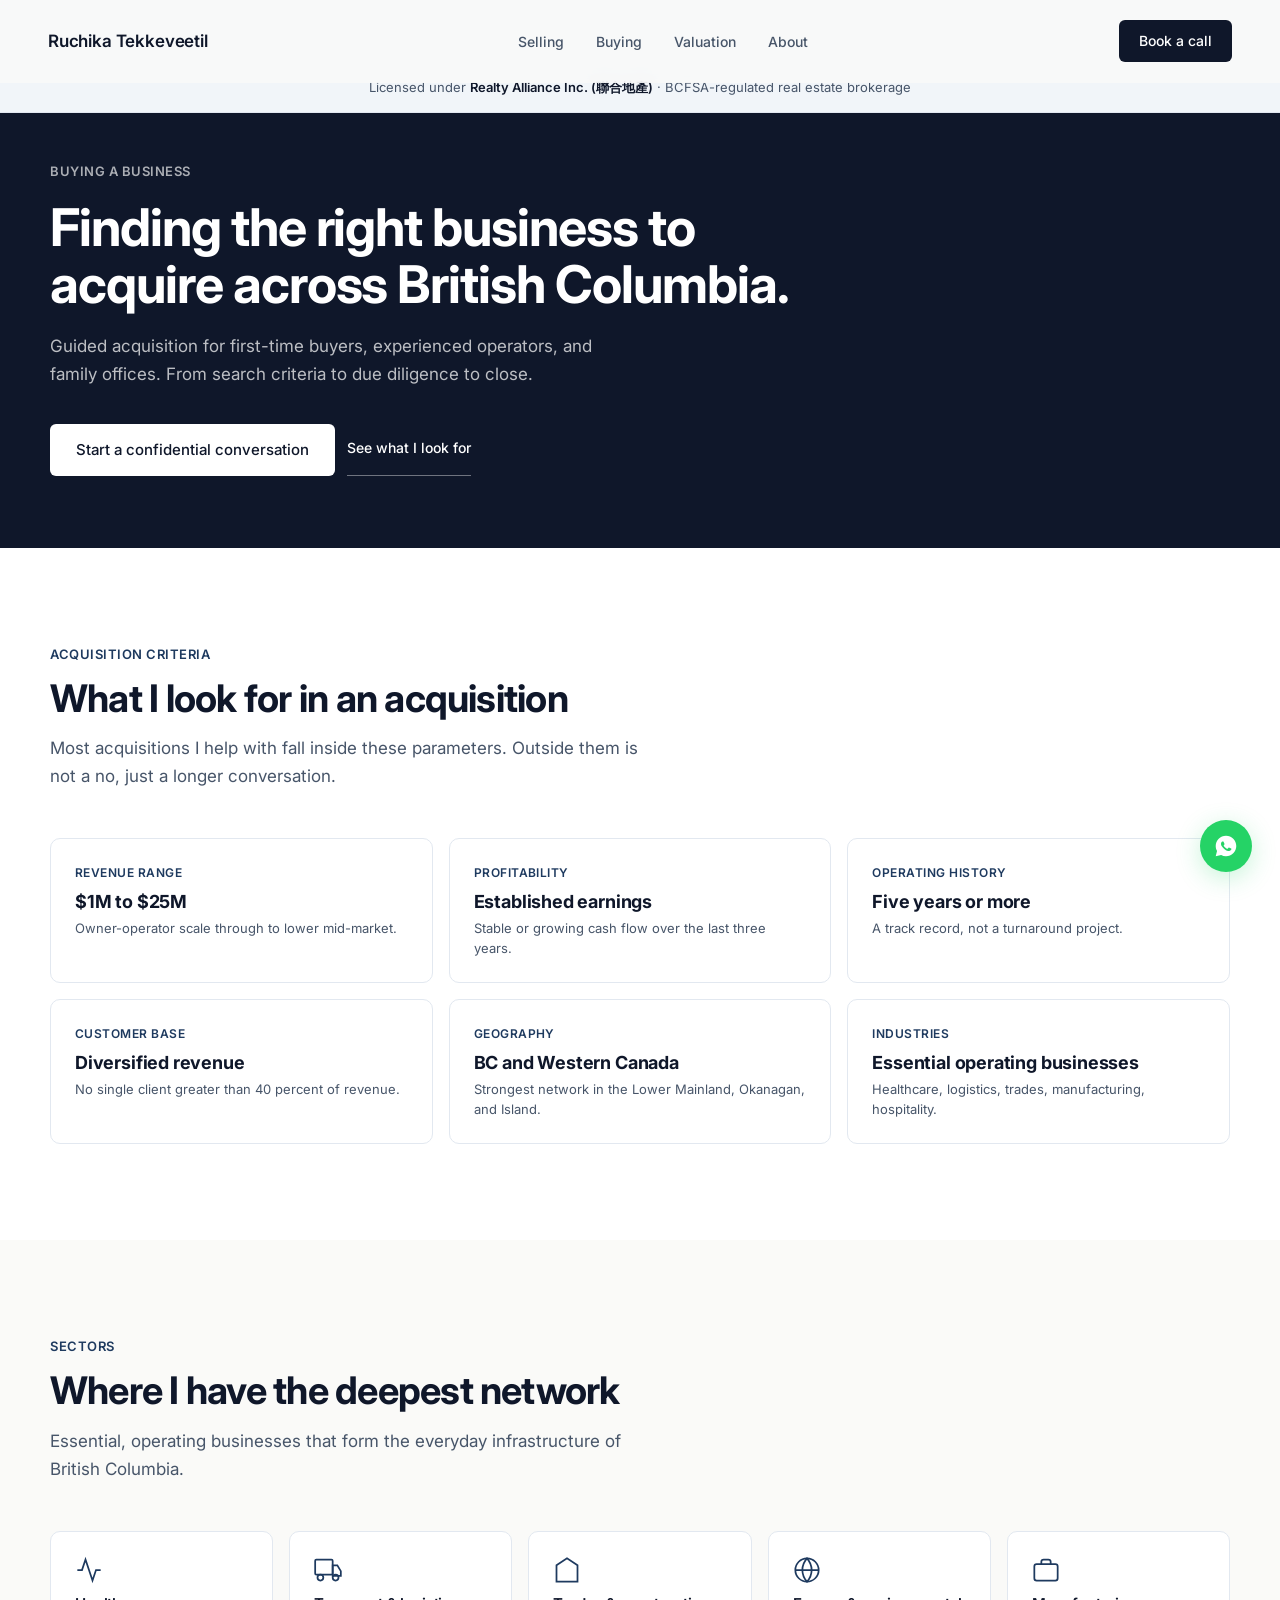
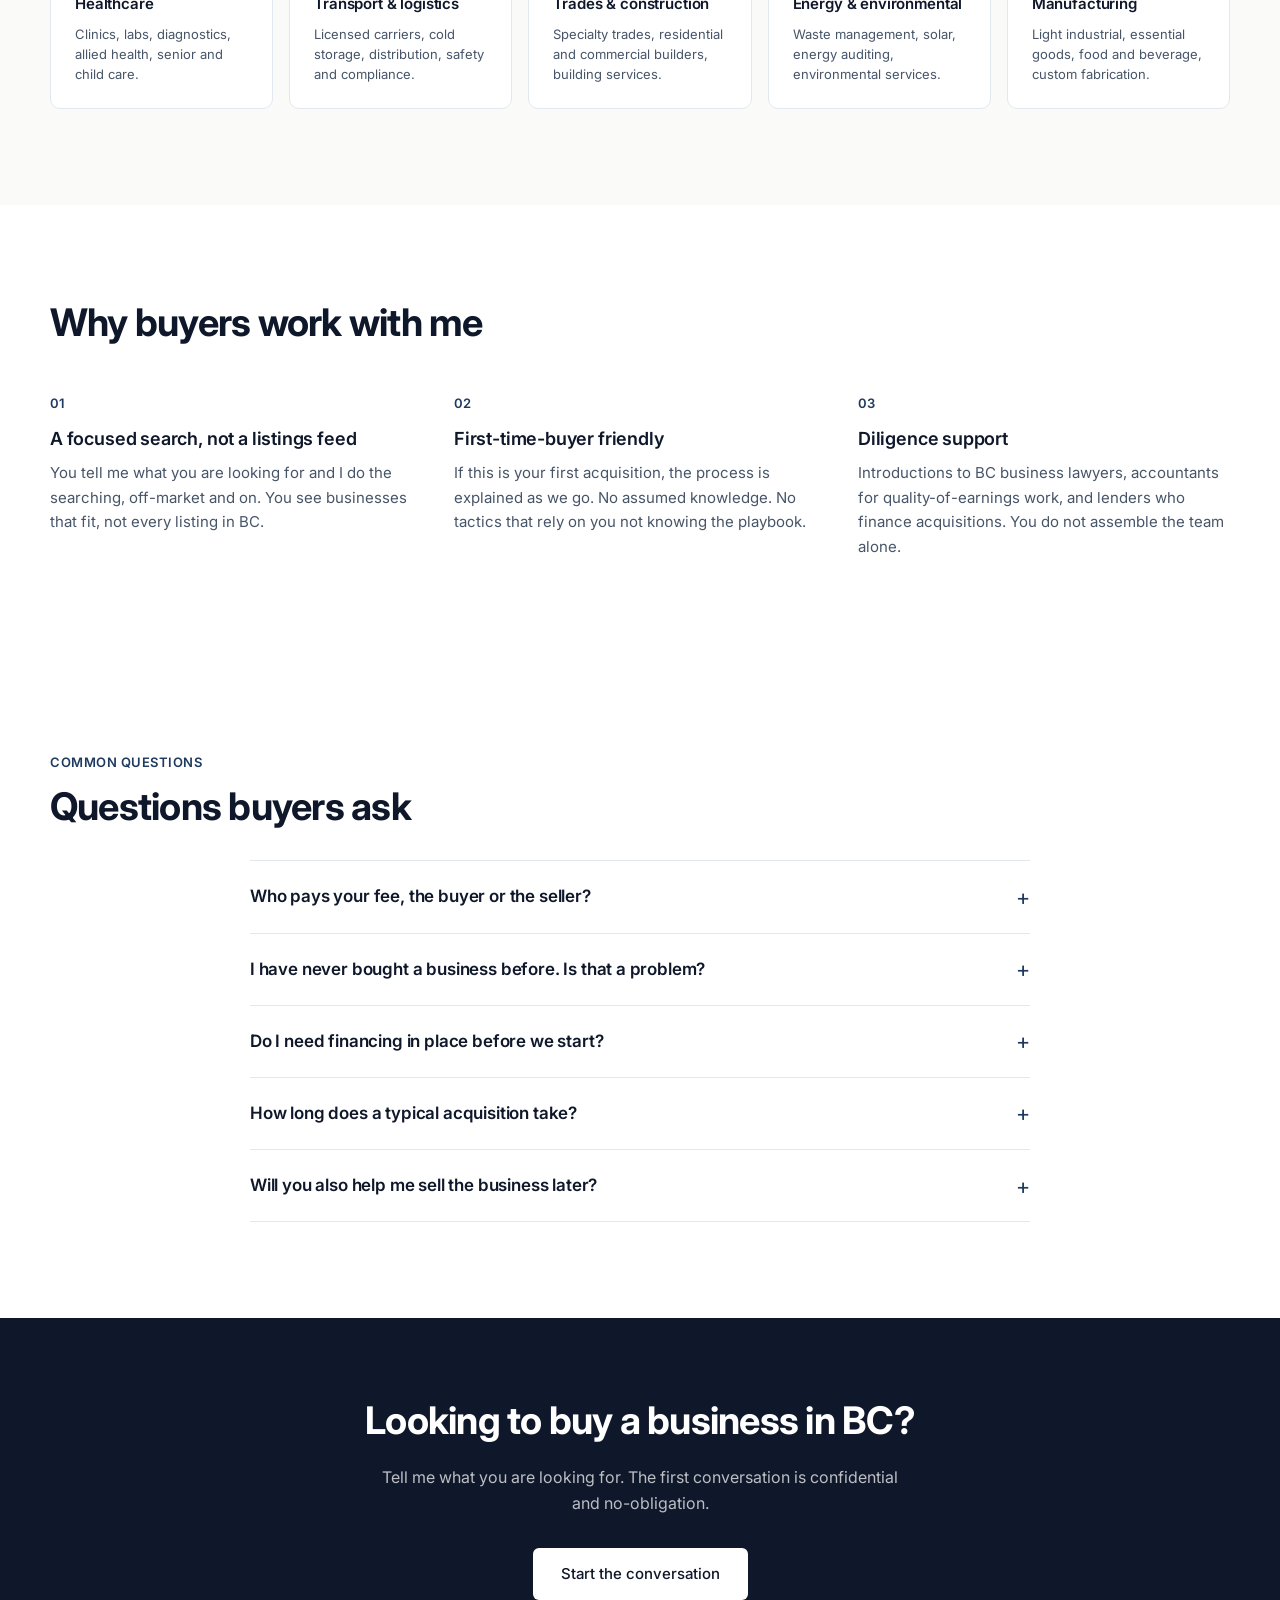
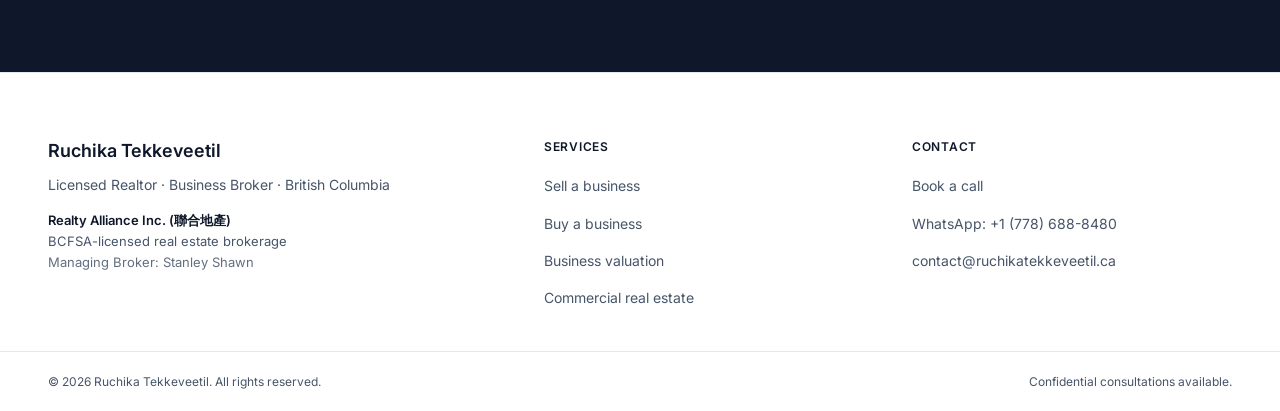
==== commit e98b0c56: "Compliance pass: Realty Alliance Inc. brokerage identification sitewide Brings the site into complia" ====
--- a/buying.html
+++ b/buying.html
@@ -120,6 +120,11 @@
 
   <main id="main">
 
+    <!-- Brokerage identification (BCFSA / Realty Alliance compliance) -->
+    <div class="brokerage-bar">
+      Licensed under <strong>Realty Alliance Inc. (聯合地產)</strong> · BCFSA-regulated real estate brokerage
+    </div>
+
     <!-- Page Hero -->
     <section class="page-hero">
       <div class="page-hero-inner">
@@ -323,8 +328,12 @@
     <div class="footer">
       <div>
         <div class="footer-brand-name">Ruchika Tekkeveetil</div>
-        <div class="footer-brand-tagline">Business Broker · Licensed Realtor · British Columbia</div>
-        <div class="footer-brand-note">Brokerage affiliation and licence numbers to be confirmed and listed here in accordance with BCFSA and RECBC requirements.</div>
+        <div class="footer-brand-tagline">Licensed Realtor · Business Broker · British Columbia</div>
+        <div class="footer-brand-note" style="margin-top:14px">
+          <strong style="color:var(--color-primary);font-weight:600">Realty Alliance Inc. (聯合地產)</strong><br>
+          BCFSA-licensed real estate brokerage<br>
+          <span style="opacity:0.85">Managing Broker: Stanley Shawn</span>
+        </div>
       </div>
       <div>
         <div class="footer-col-title">Services</div>
--- a/style.css
+++ b/style.css
@@ -429,6 +429,30 @@
 .visually-hidden { position: absolute; width: 1px; height: 1px; overflow: hidden; clip: rect(0 0 0 0); white-space: nowrap; }
 .text-center { text-align: center; }
 .section-header { margin-bottom: 48px; }
+
+/* ─── Brokerage Bar (compliance: brokerage ID on every page) ─── */
+.brokerage-bar {
+  padding: 78px 24px 14px;
+  background: var(--color-surface-alt);
+  border-bottom: 1px solid var(--color-border);
+  text-align: center;
+  font-family: var(--font-sans);
+  font-size: 13px;
+  color: var(--color-text-muted);
+  line-height: 1.5;
+}
+.brokerage-bar strong {
+  color: var(--color-primary);
+  font-weight: 600;
+}
+.brokerage-bar a {
+  color: var(--color-accent);
+  text-decoration: underline;
+}
+.brokerage-bar + .page-hero { padding-top: 48px; }
+@media (max-width: 768px) {
+  .brokerage-bar { padding: 72px 16px 12px; font-size: 12px; }
+}
 
 /* ─── Hero ───────────────────────────────────── */
 .hero {
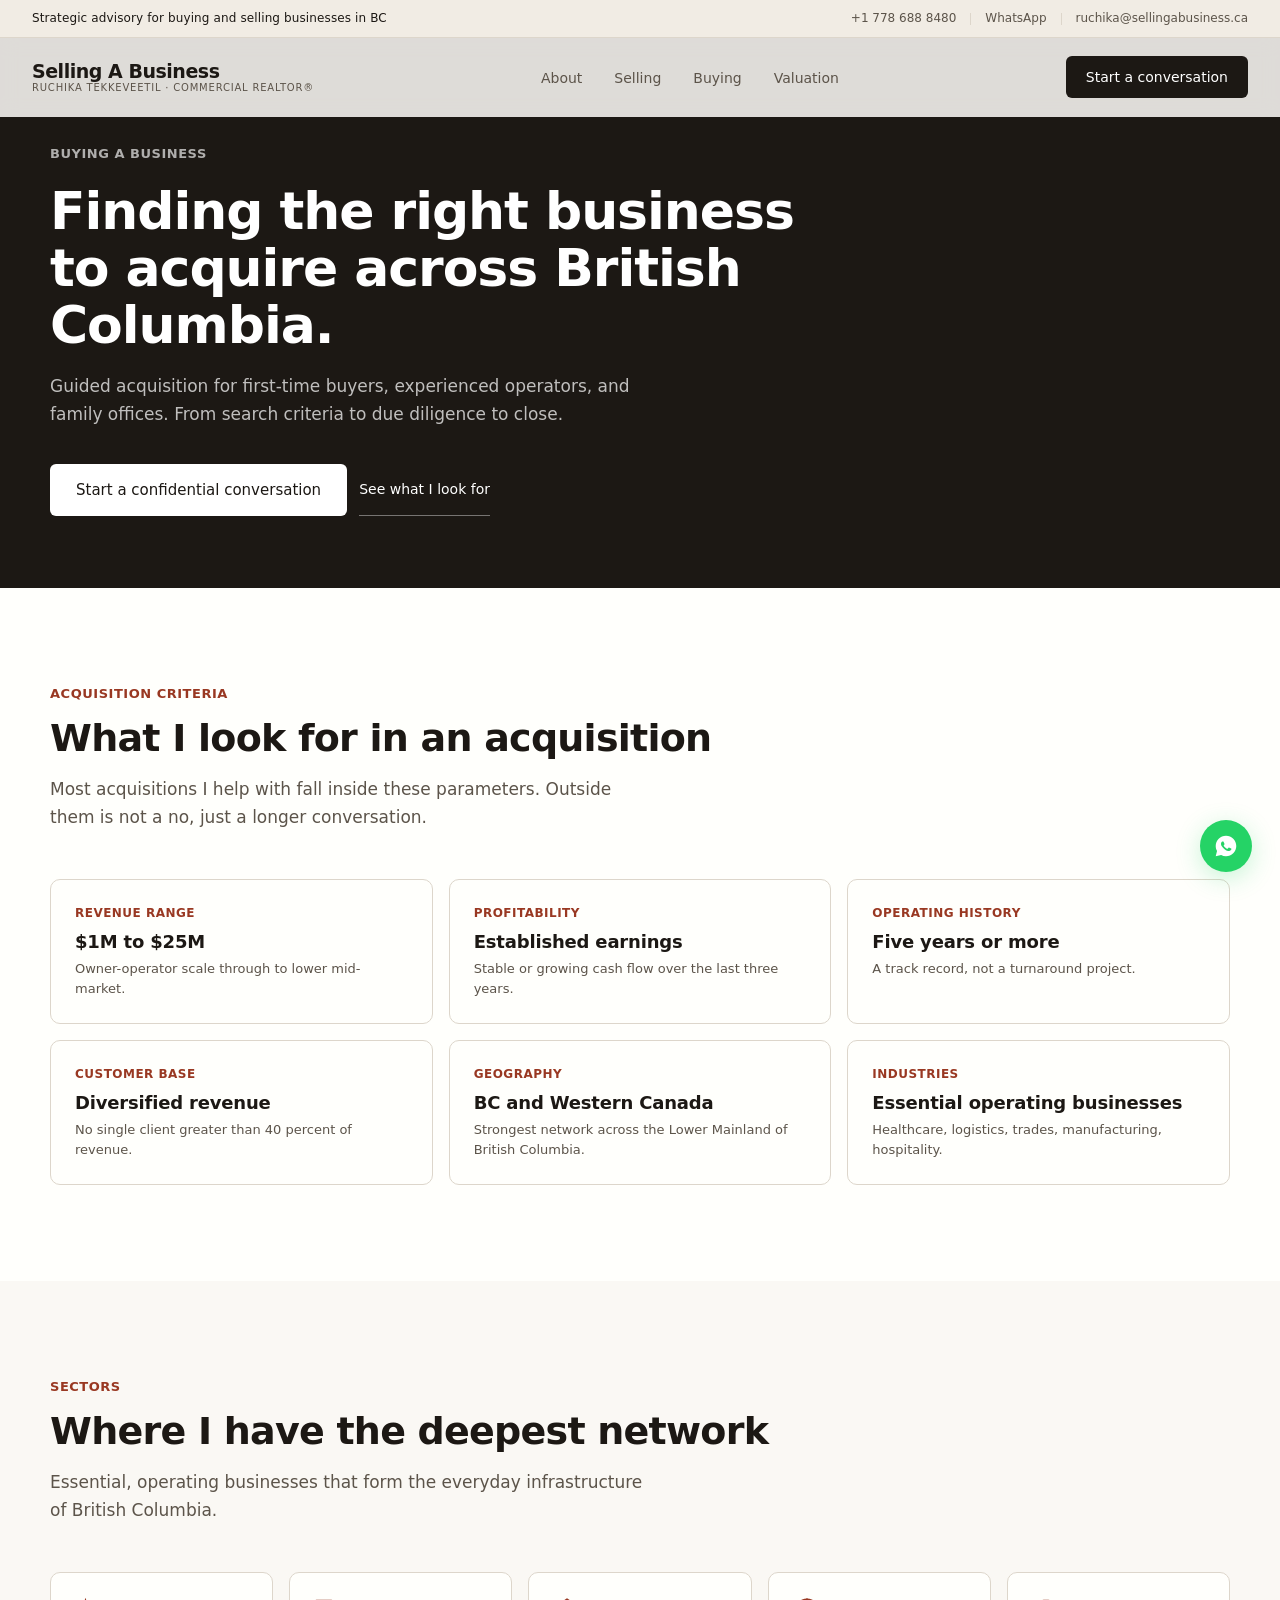
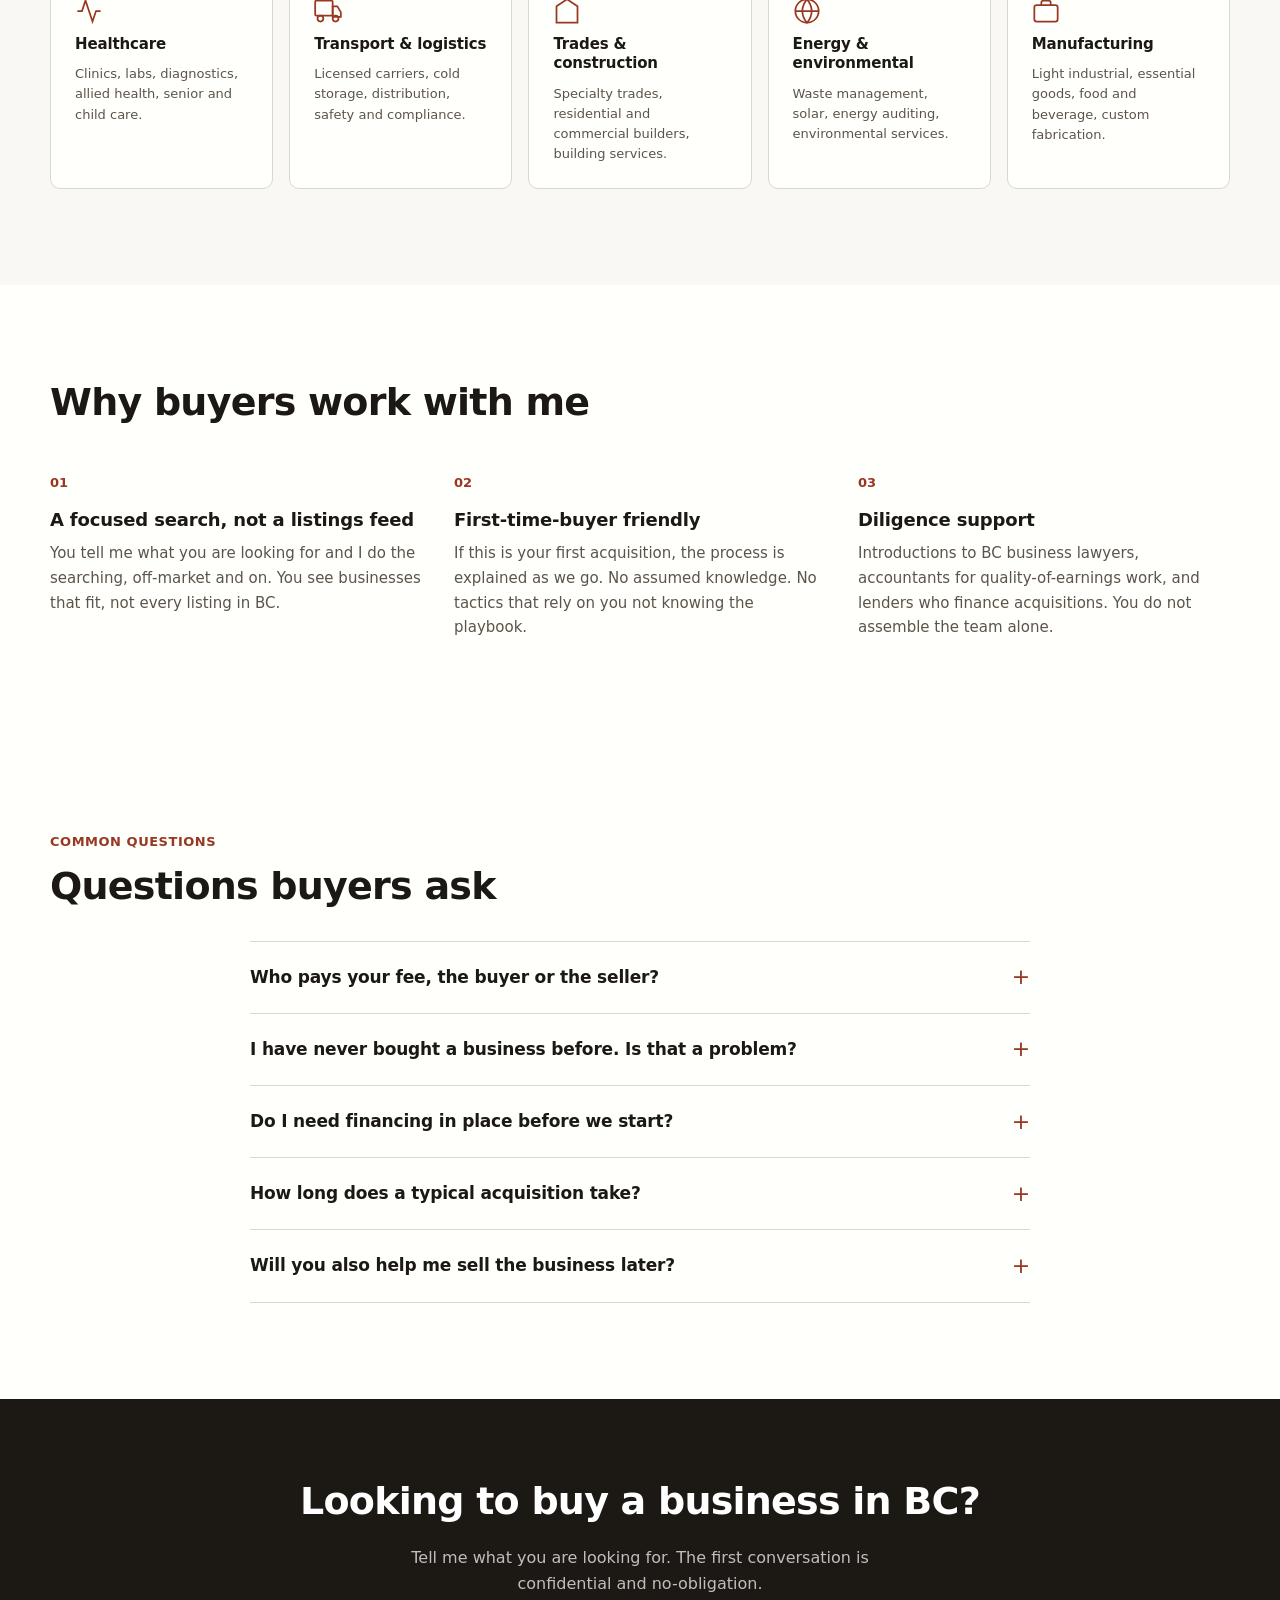
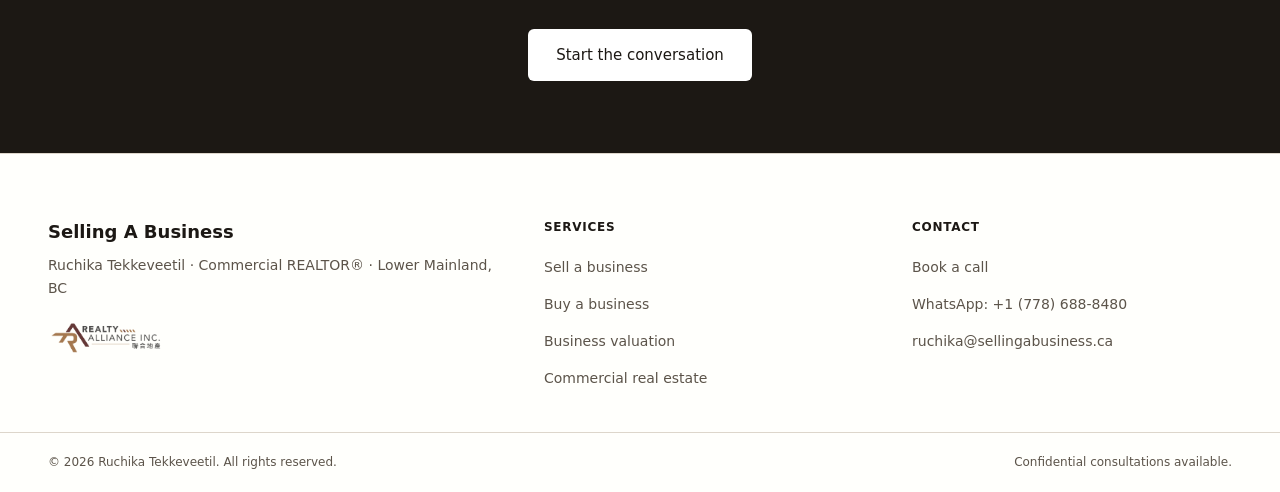
==== commit c35b07e9: "Phase 1-3 redesign: practice-led brand, ivory palette, real testimonials Major redesign per call wit" ====
--- a/buying.html
+++ b/buying.html
@@ -3,11 +3,9 @@
 <head>
   <meta charset="UTF-8">
   <meta name="viewport" content="width=device-width, initial-scale=1.0">
-  <title>Buy a Business — Ruchika Tekkeveetil, BC Business Broker</title>
-  <meta name="description" content="Ruchika Tekkeveetil represents qualified buyers acquiring businesses across British Columbia. Confidential acquisition advisory for first-time and experienced buyers.">
-  <link rel="preconnect" href="https://fonts.googleapis.com">
-  <link rel="preconnect" href="https://fonts.gstatic.com" crossorigin>
-  <link href="https://fonts.googleapis.com/css2?family=Inter:wght@400;500;600;700&family=Source+Serif+4:ital,wght@0,400;1,400&display=swap" rel="stylesheet">
+  <title>Buying a business in BC — Selling A Business</title>
+  <meta name="description" content="Confidential acquisition advisory for buyers acquiring small and mid-sized businesses across the Lower Mainland. Run by Ruchika Tekkeveetil, Commercial REALTOR®.">
+  <link rel="preconnect" href="https://api.fontshare.com" crossorigin>
   <link rel="stylesheet" href="style.css">
   <style>
     .criteria-grid {
@@ -103,27 +101,37 @@
     </svg>
   </a>
 
+  <!-- Top contact bar -->
+  <div class="contact-bar">
+    <div class="contact-bar-tagline">Strategic advisory for buying and selling businesses in BC</div>
+    <div class="contact-bar-links">
+      <a href="tel:+17786888480">+1 778 688 8480</a>
+      <span class="sep"></span>
+      <a href="https://wa.me/17786888480" target="_blank" rel="noopener">WhatsApp</a>
+      <span class="sep"></span>
+      <a href="mailto:ruchika@sellingabusiness.ca">ruchika@sellingabusiness.ca</a>
+    </div>
+  </div>
+
   <!-- Navigation -->
   <nav class="nav" id="nav">
-    <a href="index.html" class="nav-brand">Ruchika Tekkeveetil</a>
+    <a href="index.html" class="nav-brand">
+      <span class="nav-brand-name">Selling A Business</span>
+      <span class="nav-brand-suffix">Ruchika Tekkeveetil · Commercial REALTOR®</span>
+    </a>
     <ul class="nav-links" id="navLinks">
+      <li><a href="index.html#about">About</a></li>
       <li><a href="selling.html">Selling</a></li>
       <li><a href="buying.html">Buying</a></li>
       <li><a href="intake.html?type=valuation">Valuation</a></li>
-      <li><a href="index.html#about">About</a></li>
     </ul>
-    <a href="intake.html" class="nav-cta">Book a call</a>
+    <a href="intake.html" class="nav-cta">Start a conversation</a>
     <button class="nav-toggle" id="navToggle" aria-label="Toggle menu" aria-expanded="false">
       <span></span><span></span><span></span>
     </button>
   </nav>
 
   <main id="main">
-
-    <!-- Brokerage identification (BCFSA / Realty Alliance compliance) -->
-    <div class="brokerage-bar">
-      Licensed under <strong>Realty Alliance Inc. (聯合地產)</strong> · BCFSA-regulated real estate brokerage
-    </div>
 
     <!-- Page Hero -->
     <section class="page-hero">
@@ -170,7 +178,7 @@
           <div class="criteria-cell">
             <span class="criteria-cell-label">Geography</span>
             <div class="criteria-cell-value">BC and Western Canada</div>
-            <div class="criteria-cell-sub">Strongest network in the Lower Mainland, Okanagan, and Island.</div>
+            <div class="criteria-cell-sub">Strongest network across the Lower Mainland of British Columbia.</div>
           </div>
           <div class="criteria-cell">
             <span class="criteria-cell-label">Industries</span>
@@ -327,12 +335,10 @@
   <footer>
     <div class="footer">
       <div>
-        <div class="footer-brand-name">Ruchika Tekkeveetil</div>
-        <div class="footer-brand-tagline">Licensed Realtor · Business Broker · British Columbia</div>
-        <div class="footer-brand-note" style="margin-top:14px">
-          <strong style="color:var(--color-primary);font-weight:600">Realty Alliance Inc. (聯合地產)</strong><br>
-          BCFSA-licensed real estate brokerage<br>
-          <span style="opacity:0.85">Managing Broker: Stanley Shawn</span>
+        <div class="footer-brand-name">Selling A Business</div>
+        <div class="footer-brand-tagline">Ruchika Tekkeveetil · Commercial REALTOR® · Lower Mainland, BC</div>
+        <div class="footer-brand-note" style="margin-top:18px">
+          <img src="assets/realty-alliance-logo.png" alt="Realty Alliance Inc." class="footer-brokerage-logo" onerror="this.style.display='none'">
         </div>
       </div>
       <div>
@@ -349,7 +355,7 @@
         <ul class="footer-links">
           <li><a href="intake.html">Book a call</a></li>
           <li><a href="https://wa.me/17786888480" target="_blank" rel="noopener">WhatsApp: +1 (778) 688-8480</a></li>
-          <li><a href="mailto:contact@ruchikatekkeveetil.ca">contact@ruchikatekkeveetil.ca</a></li>
+          <li><a href="mailto:ruchika@sellingabusiness.ca">ruchika@sellingabusiness.ca</a></li>
         </ul>
       </div>
     </div>
--- a/style.css
+++ b/style.css
@@ -1,30 +1,33 @@
 /* ═══════════════════════════════════════════════════════
-   Ruchika Tekkeveetil — Business Broker & Realtor, BC
-   Shared Stylesheet (refactored toward Jason Roberson direction)
+   Selling A Business — Ruchika Tekkeveetil
+   Commercial REALTOR® · Lower Mainland, BC
+   Shared Stylesheet (Benjamin Hardman direction — ivory, photo-driven)
    ═══════════════════════════════════════════════════════ */
 
-@import url('https://fonts.googleapis.com/css2?family=Inter:wght@400;500;600;700&family=Source+Serif+4:ital,wght@0,400;1,400&display=swap');
+@import url('https://api.fontshare.com/v2/css?f[]=switzer@300,400,500,600,700&display=swap');
 
 /* ─── Brand Tokens ─── */
 :root {
-  --brand-name: "Ruchika Tekkeveetil";
-  --brand-title: "Business Broker & Licensed Realtor";
-  --brand-location: "British Columbia, Canada";
+  --brand-name: "Selling A Business";
+  --brand-tagline: "Strategic advisory for buying and selling businesses in BC";
+  --brand-practitioner: "Ruchika Tekkeveetil";
+  --brand-role: "Founder · Commercial REALTOR®";
+  --brand-location: "Lower Mainland, British Columbia";
+  --brand-email: "ruchika@sellingabusiness.ca";
   --whatsapp-number: "17786888480";
 
-  /* Palette: off-white + slate + restrained BC deep blue */
-  --color-bg:           #FAFAF8;
-  --color-surface:      #FFFFFF;
-  --color-primary:      #0F172A;   /* slate-900 — body & headings */
-  --color-accent:       #1E3A5F;   /* BC deep blue — used sparingly */
-  --color-text:         #0F172A;
-  --color-text-muted:   #475569;   /* slate-600 */
-  --color-border:       #E2E8F0;   /* slate-200 */
-  --color-surface-alt:  #F1F5F9;   /* slate-100 — for trust band, etc. */
-
-  /* Typography */
-  --font-sans:    'Inter', system-ui, -apple-system, 'Segoe UI', Roboto, sans-serif;
-  --font-serif:   'Source Serif 4', Georgia, serif;
+  /* Palette: warm ivory + near-black + clay accent (no blue, no navy) */
+  --color-bg:           #FAF8F4;   /* warm ivory */
+  --color-surface:      #FFFFFC;   /* nearly white, warm */
+  --color-primary:      #1C1814;   /* near-black, warm-bias */
+  --color-accent:       #993822;   /* warm clay — used sparingly */
+  --color-text:         #1C1814;
+  --color-text-muted:   #5C544A;   /* warm gray */
+  --color-border:       #DDD6CB;   /* soft warm hairline */
+  --color-surface-alt:  #F1ECE4;   /* alt-ivory for section banding */
+
+  /* Typography — single family commitment, Benjamin Hardman aesthetic */
+  --font-sans:    'Switzer', 'PP Neue Montreal', -apple-system, BlinkMacSystemFont, 'SF Pro', 'Segoe UI', system-ui, sans-serif;
   --font-display: var(--font-sans);
   --font-heading: var(--font-sans);
   --font-body:    var(--font-sans);
@@ -72,30 +75,55 @@
 /* ─── Navigation ─────────────────────────── */
 .nav {
   position: fixed;
-  top: 0; left: 0; right: 0;
+  top: 38px; left: 0; right: 0;
   z-index: 100;
-  padding: 20px 48px;
+  padding: 18px 32px;
   display: flex;
   align-items: center;
   justify-content: space-between;
   transition: background 0.25s ease, padding 0.25s ease, border-color 0.25s ease, box-shadow 0.25s ease;
   border-bottom: 1px solid transparent;
-  background: rgba(250, 250, 248, 0.85);
-  backdrop-filter: saturate(180%) blur(8px);
-  -webkit-backdrop-filter: saturate(180%) blur(8px);
+  background: rgba(250, 248, 244, 0.88);
+  backdrop-filter: saturate(180%) blur(10px);
+  -webkit-backdrop-filter: saturate(180%) blur(10px);
 }
 .nav.scrolled {
-  background: rgba(250, 250, 248, 0.96);
-  padding: 14px 48px;
+  background: rgba(250, 248, 244, 0.96);
+  padding: 12px 32px;
   border-color: var(--color-border);
 }
+@media (max-width: 768px) {
+  .nav { top: 36px; padding: 14px 16px; }
+  .nav.scrolled { padding: 10px 16px; }
+}
 .nav-brand {
   font-family: var(--font-sans);
-  font-size: 17px;
-  font-weight: 600;
-  color: var(--color-primary);
-  letter-spacing: -0.01em;
+  font-size: 19px;
+  font-weight: 700;
+  color: var(--color-primary);
+  letter-spacing: -0.025em;
   white-space: nowrap;
+  line-height: 1;
+  display: inline-flex;
+  flex-direction: column;
+  gap: 2px;
+}
+.nav-brand-name {
+  font-family: var(--font-sans);
+  font-size: 19px;
+  font-weight: 700;
+  letter-spacing: -0.025em;
+  color: var(--color-primary);
+  line-height: 1;
+}
+.nav-brand-suffix {
+  font-family: var(--font-sans);
+  font-size: 10px;
+  font-weight: 500;
+  letter-spacing: 0.08em;
+  text-transform: uppercase;
+  color: var(--color-text-muted);
+  line-height: 1;
 }
 .nav-links {
   display: flex;
@@ -430,39 +458,72 @@
 .text-center { text-align: center; }
 .section-header { margin-bottom: 48px; }
 
-/* ─── Brokerage Bar (compliance: brokerage ID on every page) ─── */
-.brokerage-bar {
-  padding: 78px 24px 14px;
+/* ─── Top contact bar (sits above main nav) ─── */
+.contact-bar {
+  position: fixed;
+  top: 0; left: 0; right: 0;
+  z-index: 101;
+  height: 38px;
   background: var(--color-surface-alt);
   border-bottom: 1px solid var(--color-border);
-  text-align: center;
-  font-family: var(--font-sans);
-  font-size: 13px;
-  color: var(--color-text-muted);
-  line-height: 1.5;
-}
-.brokerage-bar strong {
-  color: var(--color-primary);
-  font-weight: 600;
-}
-.brokerage-bar a {
-  color: var(--color-accent);
-  text-decoration: underline;
-}
-.brokerage-bar + .page-hero { padding-top: 48px; }
+  padding: 0 32px;
+  display: flex;
+  align-items: center;
+  justify-content: space-between;
+  gap: 16px;
+  font-family: var(--font-sans);
+  font-size: 12px;
+  color: var(--color-text-muted);
+  letter-spacing: 0;
+}
+.contact-bar-tagline {
+  font-weight: 500;
+  color: var(--color-primary);
+  letter-spacing: 0.01em;
+  white-space: nowrap;
+}
+.contact-bar-links {
+  display: flex;
+  gap: 14px;
+  align-items: center;
+}
+.contact-bar-links a {
+  color: var(--color-text-muted);
+  transition: color 0.2s ease;
+  white-space: nowrap;
+}
+.contact-bar-links a:hover { color: var(--color-accent); }
+.contact-bar-links .sep {
+  width: 1px;
+  height: 12px;
+  background: var(--color-border);
+  display: inline-block;
+}
 @media (max-width: 768px) {
-  .brokerage-bar { padding: 72px 16px 12px; font-size: 12px; }
+  .contact-bar { height: 36px; padding: 0 16px; font-size: 11px; gap: 8px; }
+  .contact-bar-tagline { display: none; }
+  .contact-bar-links { gap: 10px; }
+  .contact-bar-links .sep { display: none; }
+}
+
+/* Footer brokerage logo */
+.footer-brokerage-logo {
+  height: 40px;
+  width: auto;
+  display: block;
+  margin-top: 16px;
+  margin-bottom: 10px;
 }
 
 /* ─── Hero ───────────────────────────────────── */
 .hero {
   position: relative;
-  min-height: calc(100vh - 64px);
+  min-height: calc(100vh - 100px);
   display: flex;
   align-items: center;
   overflow: hidden;
   background: var(--color-bg);
-  padding-top: 64px;
+  padding-top: 100px;
 }
 .hero-content {
   position: relative;
@@ -876,12 +937,20 @@
   flex-direction: column;
   gap: 18px;
 }
+.testimonial-stars {
+  font-family: var(--font-sans);
+  font-size: 14px;
+  letter-spacing: 0.18em;
+  color: var(--color-accent);
+  line-height: 1;
+}
 .testimonial-text {
-  font-family: var(--font-serif);
+  font-family: var(--font-sans);
   font-size: 16px;
-  font-style: italic;
-  color: var(--color-primary);
-  line-height: 1.65;
+  font-weight: 400;
+  color: var(--color-primary);
+  line-height: 1.55;
+  letter-spacing: -0.005em;
 }
 .testimonial-author {
   font-family: var(--font-sans);
@@ -999,7 +1068,7 @@
 
 .page-hero {
   position: relative;
-  padding: 120px 48px 72px;
+  padding: 144px 48px 72px;
   background: var(--color-primary);
   overflow: hidden;
 }
@@ -1032,7 +1101,7 @@
   line-height: 1.65;
   margin-bottom: 36px;
 }
-@media (max-width: 768px) { .page-hero { padding: 96px 24px 56px; } }
+@media (max-width: 768px) { .page-hero { padding: 120px 24px 56px; } }
 
 .process-list { display: flex; flex-direction: column; gap: 0; }
 .process-list-item {
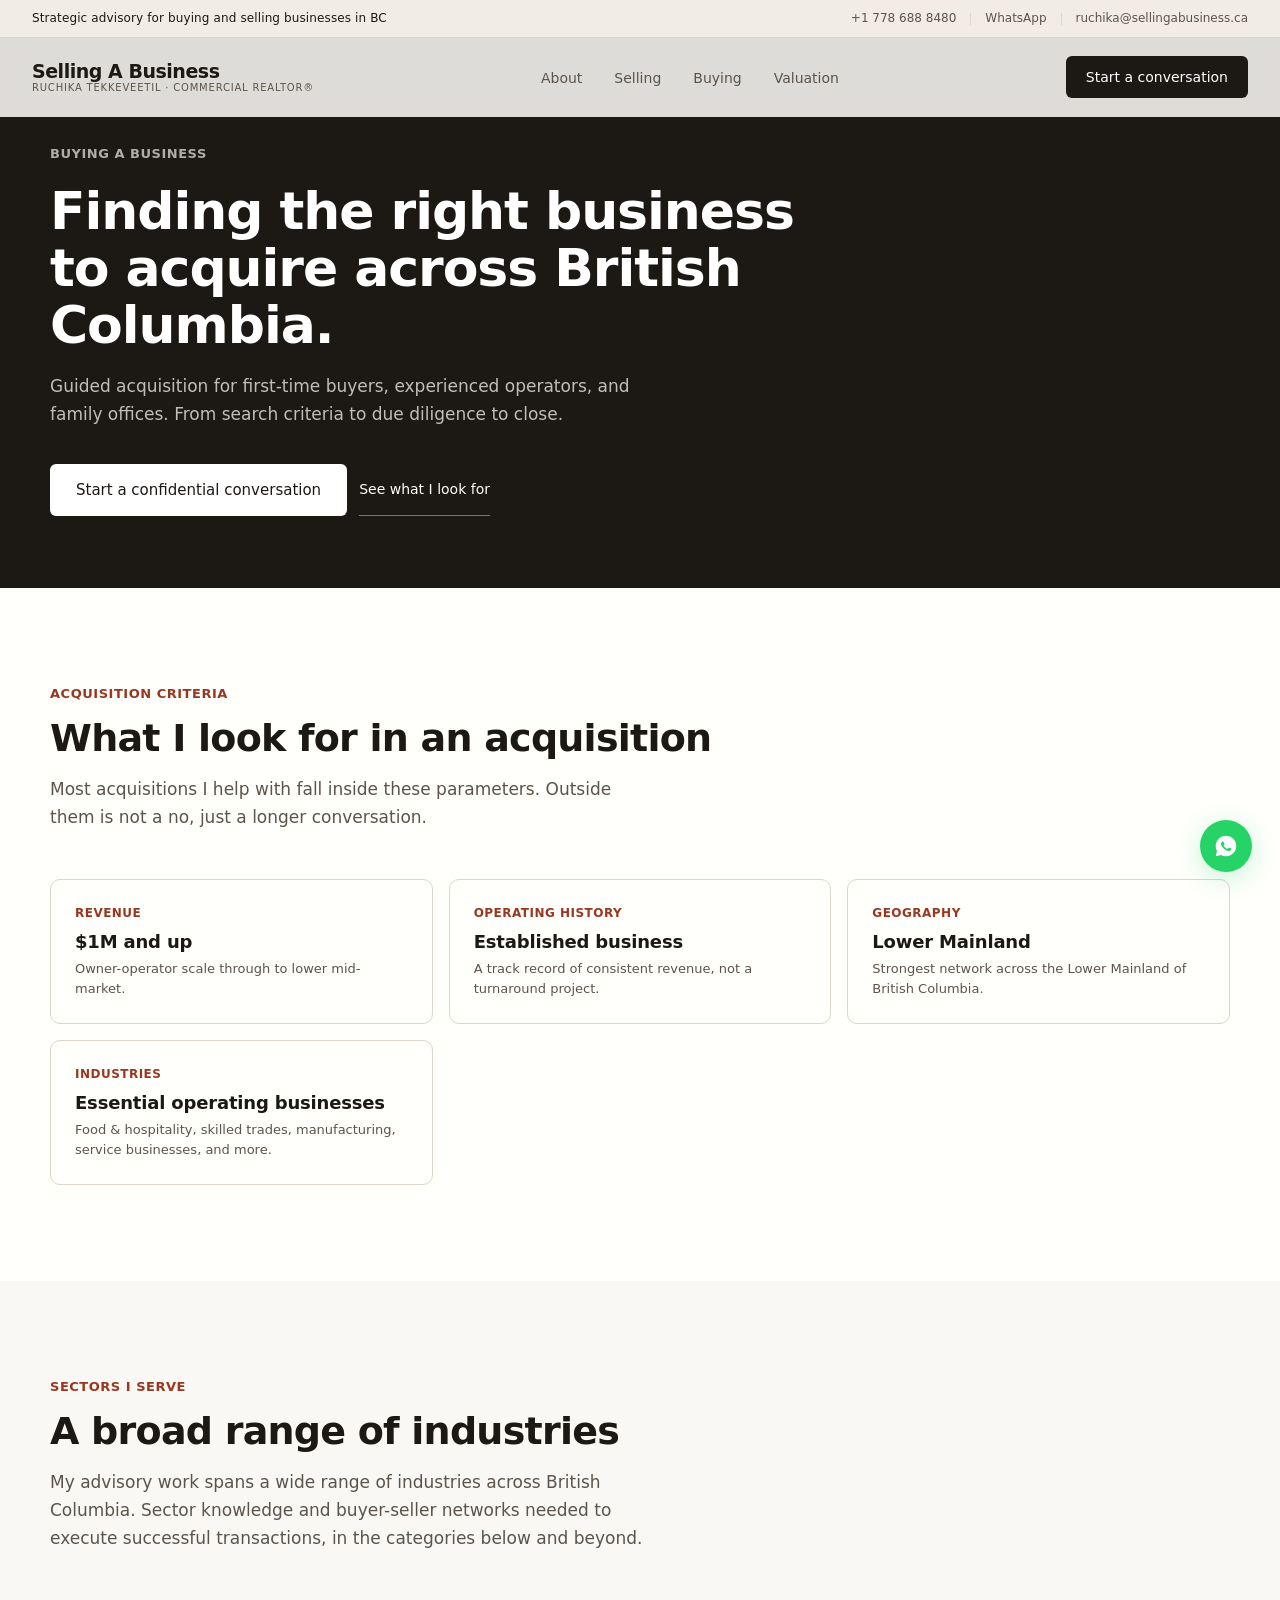
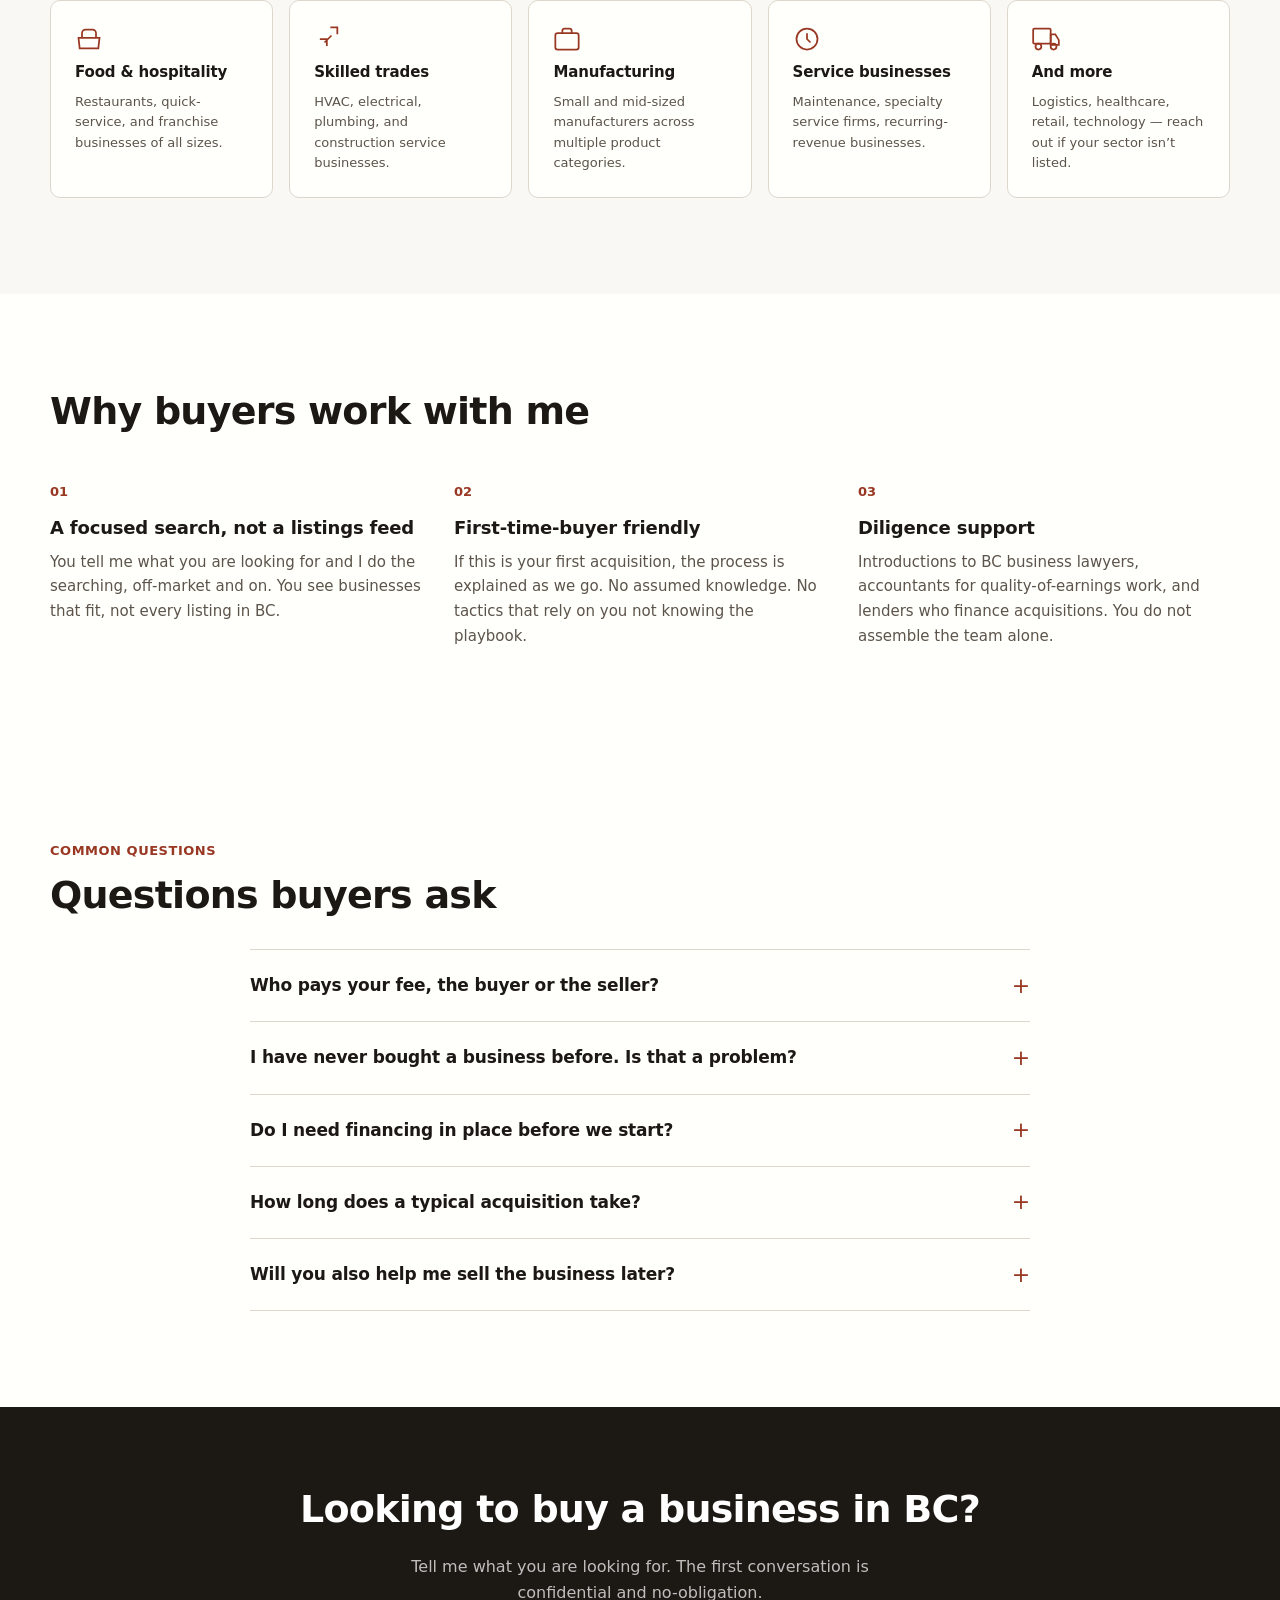
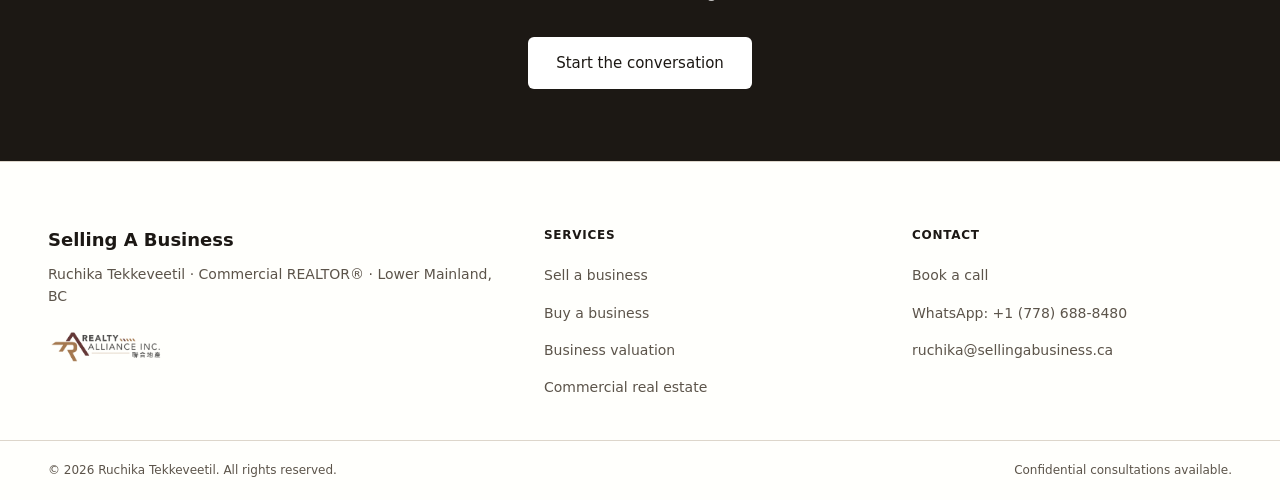
==== commit f84547cb: "Phase 2c/d: brochure-aligned selling and buying pages SELLING PAGE - 7-stage transaction process (Co" ====
--- a/buying.html
+++ b/buying.html
@@ -156,34 +156,24 @@
         </div>
         <div class="criteria-grid">
           <div class="criteria-cell">
-            <span class="criteria-cell-label">Revenue range</span>
-            <div class="criteria-cell-value">$1M to $25M</div>
+            <span class="criteria-cell-label">Revenue</span>
+            <div class="criteria-cell-value">$1M and up</div>
             <div class="criteria-cell-sub">Owner-operator scale through to lower mid-market.</div>
-          </div>
-          <div class="criteria-cell">
-            <span class="criteria-cell-label">Profitability</span>
-            <div class="criteria-cell-value">Established earnings</div>
-            <div class="criteria-cell-sub">Stable or growing cash flow over the last three years.</div>
           </div>
           <div class="criteria-cell">
             <span class="criteria-cell-label">Operating history</span>
-            <div class="criteria-cell-value">Five years or more</div>
-            <div class="criteria-cell-sub">A track record, not a turnaround project.</div>
-          </div>
-          <div class="criteria-cell">
-            <span class="criteria-cell-label">Customer base</span>
-            <div class="criteria-cell-value">Diversified revenue</div>
-            <div class="criteria-cell-sub">No single client greater than 40 percent of revenue.</div>
+            <div class="criteria-cell-value">Established business</div>
+            <div class="criteria-cell-sub">A track record of consistent revenue, not a turnaround project.</div>
           </div>
           <div class="criteria-cell">
             <span class="criteria-cell-label">Geography</span>
-            <div class="criteria-cell-value">BC and Western Canada</div>
+            <div class="criteria-cell-value">Lower Mainland</div>
             <div class="criteria-cell-sub">Strongest network across the Lower Mainland of British Columbia.</div>
           </div>
           <div class="criteria-cell">
             <span class="criteria-cell-label">Industries</span>
             <div class="criteria-cell-value">Essential operating businesses</div>
-            <div class="criteria-cell-sub">Healthcare, logistics, trades, manufacturing, hospitality.</div>
+            <div class="criteria-cell-sub">Food &amp; hospitality, skilled trades, manufacturing, service businesses, and more.</div>
           </div>
         </div>
       </div>
@@ -193,45 +183,45 @@
     <section class="section">
       <div class="section-inner">
         <div class="section-header reveal">
-          <p class="eyebrow">Sectors</p>
-          <h2 class="section-heading" style="margin-top:12px;font-size:clamp(26px,3vw,38px)">Where I have the deepest network</h2>
-          <p class="body-text muted-text" style="max-width:600px;margin-top:14px">Essential, operating businesses that form the everyday infrastructure of British Columbia.</p>
+          <p class="eyebrow">Sectors I serve</p>
+          <h2 class="section-heading" style="margin-top:12px;font-size:clamp(26px,3vw,38px)">A broad range of industries</h2>
+          <p class="body-text muted-text" style="max-width:600px;margin-top:14px">My advisory work spans a wide range of industries across British Columbia. Sector knowledge and buyer-seller networks needed to execute successful transactions, in the categories below and beyond.</p>
         </div>
         <div class="sectors-grid">
           <div class="sector-item">
             <svg class="sector-icon" viewBox="0 0 24 24" fill="none" stroke="currentColor" stroke-width="1.5" aria-hidden="true">
-              <path d="M22 12h-4l-3 9L9 3l-3 9H2"/>
-            </svg>
-            <div class="sector-name">Healthcare</div>
-            <div class="sector-detail">Clinics, labs, diagnostics, allied health, senior and child care.</div>
+              <path d="M3 11h18l-1 9H4l-1-9zM6 11V7a3 3 0 013-3h6a3 3 0 013 3v4"/>
+            </svg>
+            <div class="sector-name">Food &amp; hospitality</div>
+            <div class="sector-detail">Restaurants, quick-service, and franchise businesses of all sizes.</div>
+          </div>
+          <div class="sector-item">
+            <svg class="sector-icon" viewBox="0 0 24 24" fill="none" stroke="currentColor" stroke-width="1.5" aria-hidden="true">
+              <path d="M14 2h6v6"/><path d="M9 15l6-6M5 12h6v6"/>
+            </svg>
+            <div class="sector-name">Skilled trades</div>
+            <div class="sector-detail">HVAC, electrical, plumbing, and construction service businesses.</div>
+          </div>
+          <div class="sector-item">
+            <svg class="sector-icon" viewBox="0 0 24 24" fill="none" stroke="currentColor" stroke-width="1.5" aria-hidden="true">
+              <rect x="2" y="7" width="20" height="14" rx="2"/><path d="M16 7V5a2 2 0 00-2-2h-4a2 2 0 00-2 2v2"/>
+            </svg>
+            <div class="sector-name">Manufacturing</div>
+            <div class="sector-detail">Small and mid-sized manufacturers across multiple product categories.</div>
+          </div>
+          <div class="sector-item">
+            <svg class="sector-icon" viewBox="0 0 24 24" fill="none" stroke="currentColor" stroke-width="1.5" aria-hidden="true">
+              <circle cx="12" cy="12" r="9"/><path d="M12 7v5l3 3"/>
+            </svg>
+            <div class="sector-name">Service businesses</div>
+            <div class="sector-detail">Maintenance, specialty service firms, recurring-revenue businesses.</div>
           </div>
           <div class="sector-item">
             <svg class="sector-icon" viewBox="0 0 24 24" fill="none" stroke="currentColor" stroke-width="1.5" aria-hidden="true">
               <rect x="1" y="3" width="15" height="13" rx="1"/><path d="M16 8h4l3 5v4h-7V8z"/><circle cx="5.5" cy="18.5" r="2.5"/><circle cx="18.5" cy="18.5" r="2.5"/>
             </svg>
-            <div class="sector-name">Transport &amp; logistics</div>
-            <div class="sector-detail">Licensed carriers, cold storage, distribution, safety and compliance.</div>
-          </div>
-          <div class="sector-item">
-            <svg class="sector-icon" viewBox="0 0 24 24" fill="none" stroke="currentColor" stroke-width="1.5" aria-hidden="true">
-              <polygon points="3 22 21 22 21 8 12 2 3 8 3 22"/>
-            </svg>
-            <div class="sector-name">Trades &amp; construction</div>
-            <div class="sector-detail">Specialty trades, residential and commercial builders, building services.</div>
-          </div>
-          <div class="sector-item">
-            <svg class="sector-icon" viewBox="0 0 24 24" fill="none" stroke="currentColor" stroke-width="1.5" aria-hidden="true">
-              <circle cx="12" cy="12" r="10"/><path d="M2 12h20M12 2a15.3 15.3 0 014 10 15.3 15.3 0 01-4 10 15.3 15.3 0 01-4-10 15.3 15.3 0 014-10z"/>
-            </svg>
-            <div class="sector-name">Energy &amp; environmental</div>
-            <div class="sector-detail">Waste management, solar, energy auditing, environmental services.</div>
-          </div>
-          <div class="sector-item">
-            <svg class="sector-icon" viewBox="0 0 24 24" fill="none" stroke="currentColor" stroke-width="1.5" aria-hidden="true">
-              <rect x="2" y="7" width="20" height="14" rx="2"/><path d="M16 7V5a2 2 0 00-2-2h-4a2 2 0 00-2 2v2"/>
-            </svg>
-            <div class="sector-name">Manufacturing</div>
-            <div class="sector-detail">Light industrial, essential goods, food and beverage, custom fabrication.</div>
+            <div class="sector-name">And more</div>
+            <div class="sector-detail">Logistics, healthcare, retail, technology &mdash; reach out if your sector isn&rsquo;t listed.</div>
           </div>
         </div>
       </div>
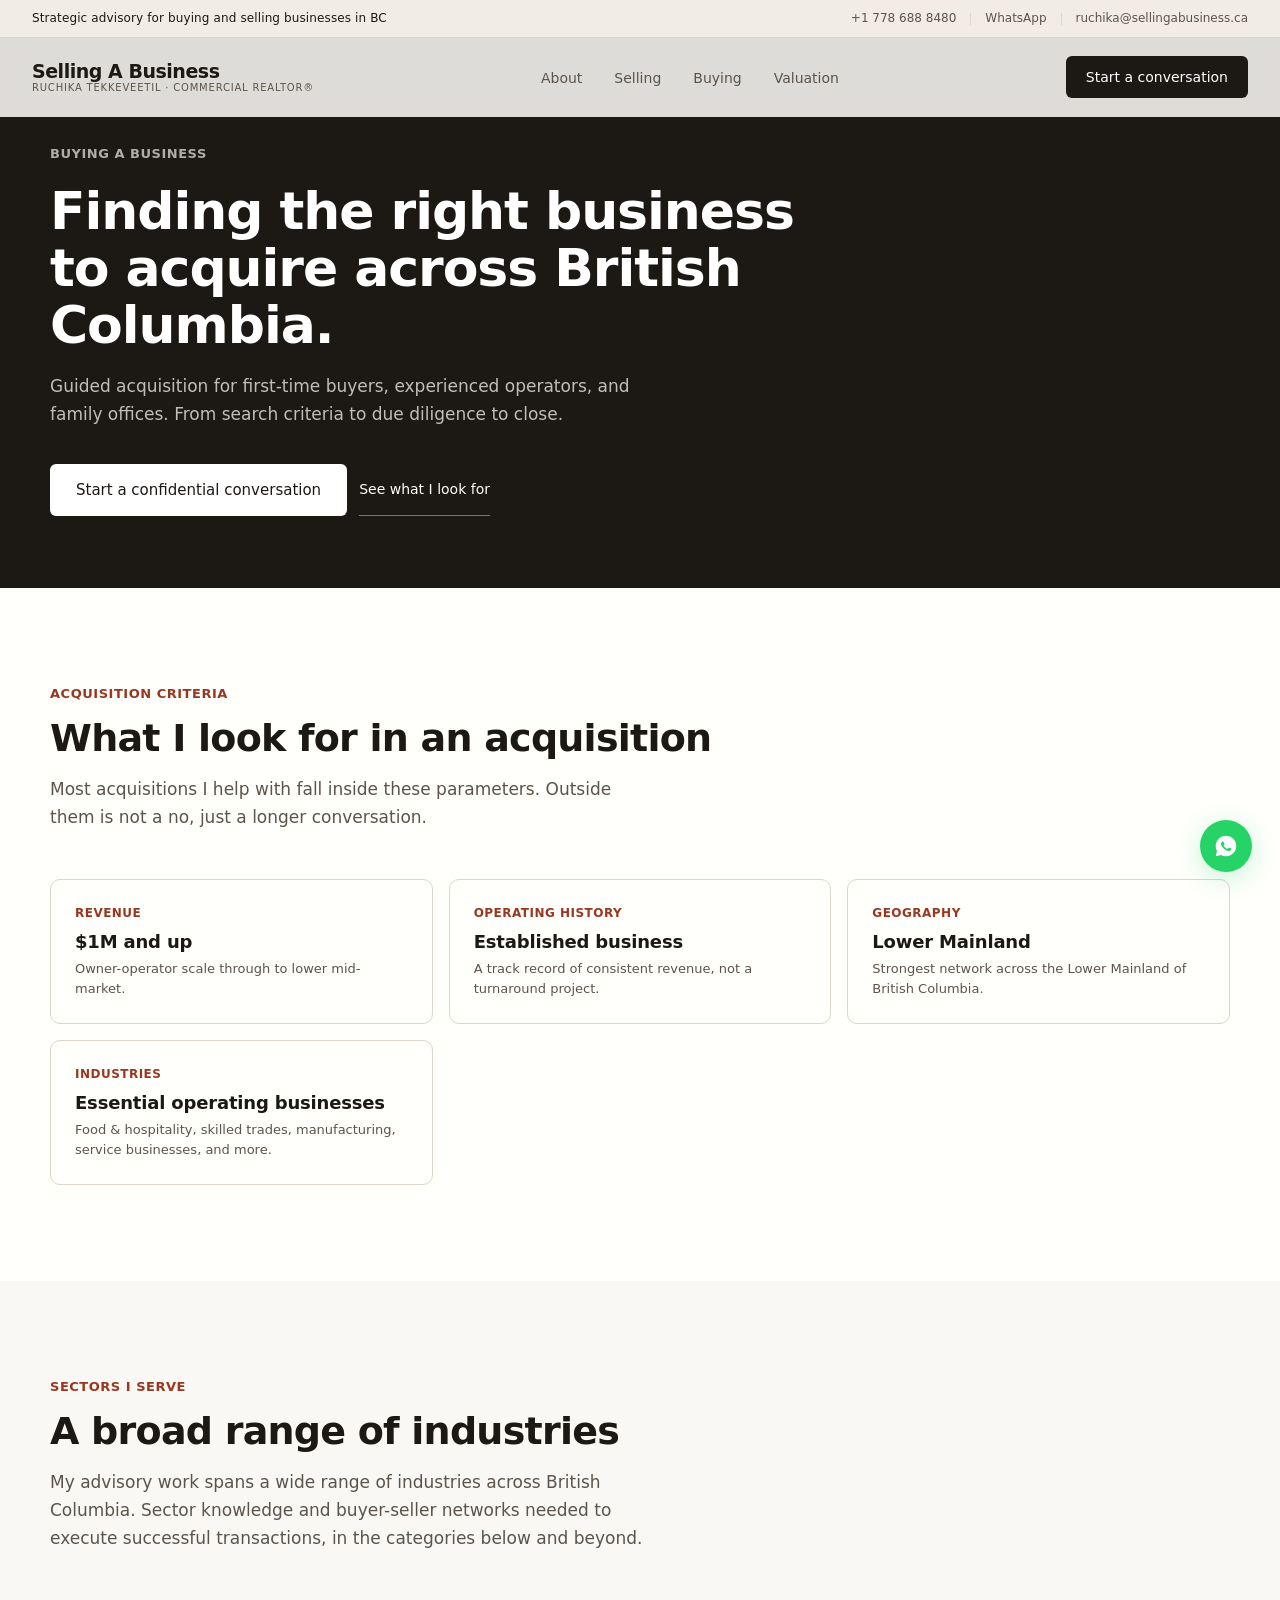
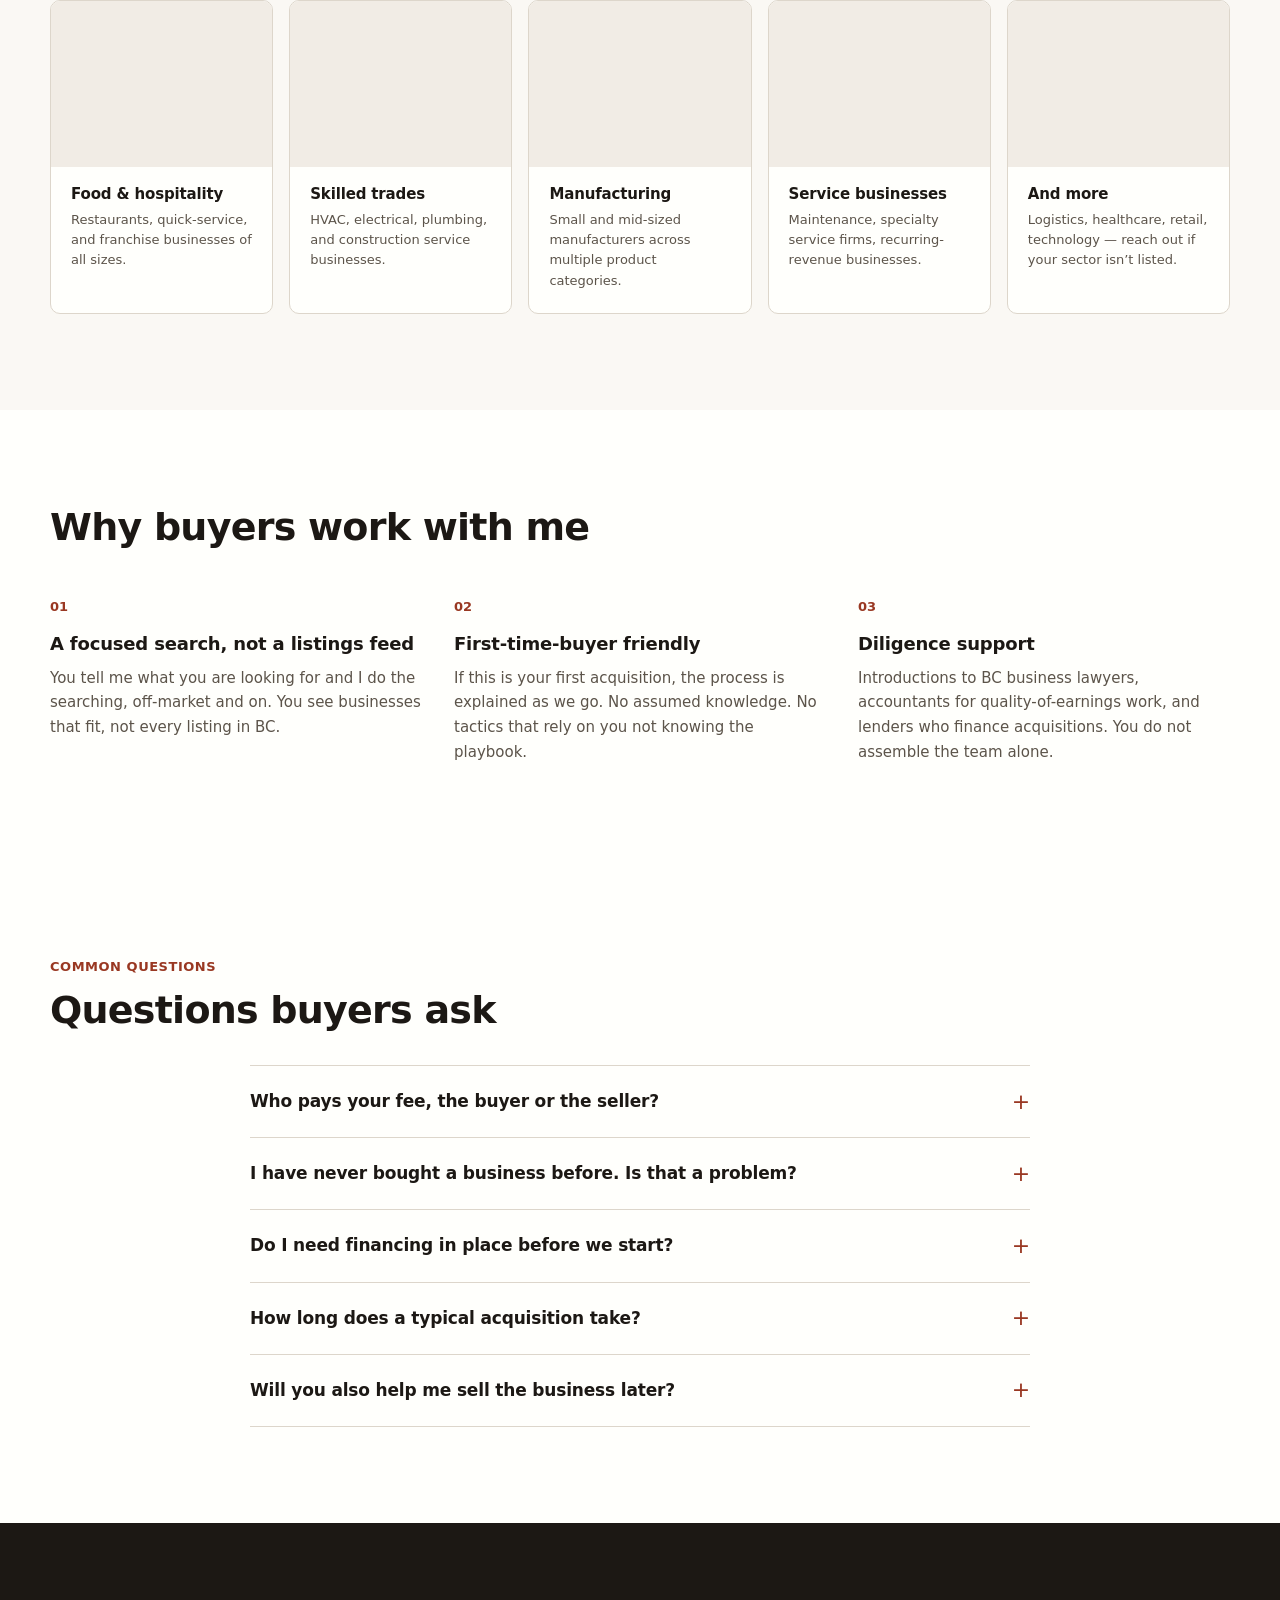
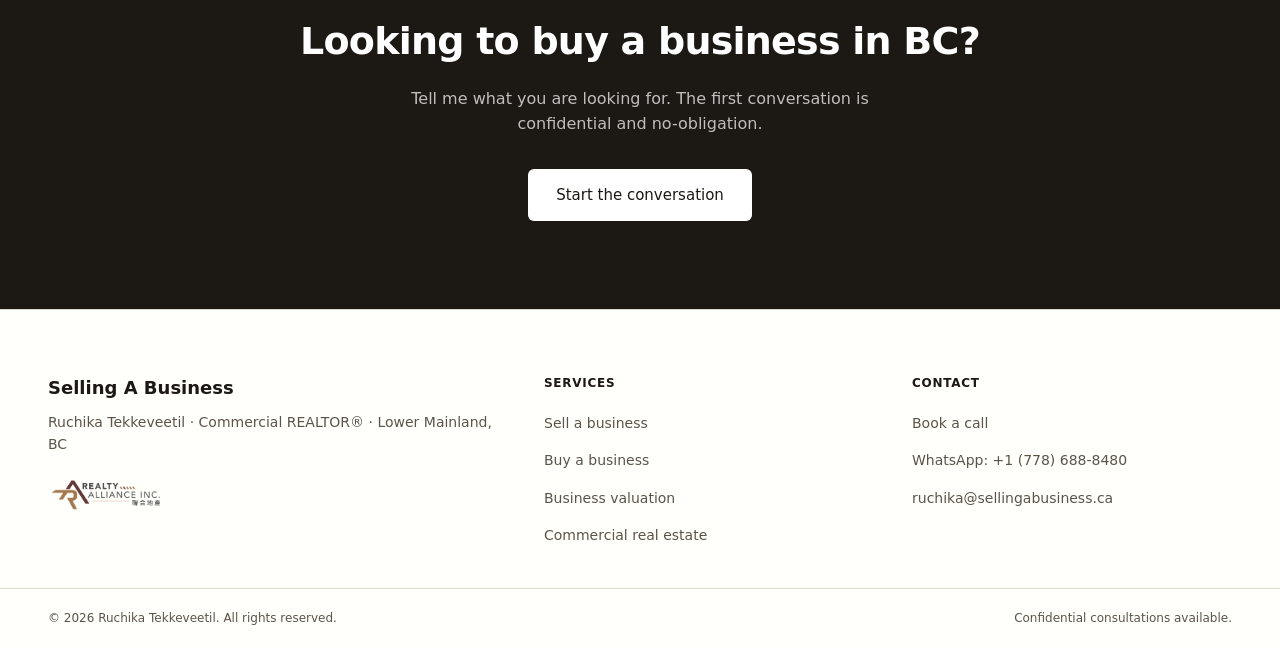
==== commit 03d3d447: "Phase 4: photo integration across home and buying pages Adds professional imagery across the site to" ====
--- a/buying.html
+++ b/buying.html
@@ -55,16 +55,27 @@
       background: var(--color-surface);
       border: 1px solid var(--color-border);
       border-radius: 10px;
-      padding: 24px;
+      overflow: hidden;
       display: flex;
       flex-direction: column;
-      gap: 10px;
+    }
+    .sector-image {
+      width: 100%;
+      aspect-ratio: 4/3;
+      background-size: cover;
+      background-position: center;
+      background-color: var(--color-surface-alt);
+      filter: saturate(0.9);
+    }
+    .sector-body {
+      padding: 18px 20px 22px;
+      display: flex;
+      flex-direction: column;
+      gap: 6px;
+      flex: 1;
     }
     .sector-icon {
-      width: 28px;
-      height: 28px;
-      stroke: var(--color-accent);
-      flex-shrink: 0;
+      display: none;
     }
     .sector-name {
       font-family: var(--font-sans);
@@ -189,39 +200,39 @@
         </div>
         <div class="sectors-grid">
           <div class="sector-item">
-            <svg class="sector-icon" viewBox="0 0 24 24" fill="none" stroke="currentColor" stroke-width="1.5" aria-hidden="true">
-              <path d="M3 11h18l-1 9H4l-1-9zM6 11V7a3 3 0 013-3h6a3 3 0 013 3v4"/>
-            </svg>
-            <div class="sector-name">Food &amp; hospitality</div>
-            <div class="sector-detail">Restaurants, quick-service, and franchise businesses of all sizes.</div>
-          </div>
-          <div class="sector-item">
-            <svg class="sector-icon" viewBox="0 0 24 24" fill="none" stroke="currentColor" stroke-width="1.5" aria-hidden="true">
-              <path d="M14 2h6v6"/><path d="M9 15l6-6M5 12h6v6"/>
-            </svg>
-            <div class="sector-name">Skilled trades</div>
-            <div class="sector-detail">HVAC, electrical, plumbing, and construction service businesses.</div>
-          </div>
-          <div class="sector-item">
-            <svg class="sector-icon" viewBox="0 0 24 24" fill="none" stroke="currentColor" stroke-width="1.5" aria-hidden="true">
-              <rect x="2" y="7" width="20" height="14" rx="2"/><path d="M16 7V5a2 2 0 00-2-2h-4a2 2 0 00-2 2v2"/>
-            </svg>
-            <div class="sector-name">Manufacturing</div>
-            <div class="sector-detail">Small and mid-sized manufacturers across multiple product categories.</div>
-          </div>
-          <div class="sector-item">
-            <svg class="sector-icon" viewBox="0 0 24 24" fill="none" stroke="currentColor" stroke-width="1.5" aria-hidden="true">
-              <circle cx="12" cy="12" r="9"/><path d="M12 7v5l3 3"/>
-            </svg>
-            <div class="sector-name">Service businesses</div>
-            <div class="sector-detail">Maintenance, specialty service firms, recurring-revenue businesses.</div>
-          </div>
-          <div class="sector-item">
-            <svg class="sector-icon" viewBox="0 0 24 24" fill="none" stroke="currentColor" stroke-width="1.5" aria-hidden="true">
-              <rect x="1" y="3" width="15" height="13" rx="1"/><path d="M16 8h4l3 5v4h-7V8z"/><circle cx="5.5" cy="18.5" r="2.5"/><circle cx="18.5" cy="18.5" r="2.5"/>
-            </svg>
-            <div class="sector-name">And more</div>
-            <div class="sector-detail">Logistics, healthcare, retail, technology &mdash; reach out if your sector isn&rsquo;t listed.</div>
+            <div class="sector-image" style="background-image: url('https://images.unsplash.com/photo-1531971589569-0d9370cbe1e5?auto=format&fit=crop&w=600&q=80');"></div>
+            <div class="sector-body">
+              <div class="sector-name">Food &amp; hospitality</div>
+              <div class="sector-detail">Restaurants, quick-service, and franchise businesses of all sizes.</div>
+            </div>
+          </div>
+          <div class="sector-item">
+            <div class="sector-image" style="background-image: url('https://images.unsplash.com/photo-1486406146926-c627a92ad1ab?auto=format&fit=crop&w=600&q=80');"></div>
+            <div class="sector-body">
+              <div class="sector-name">Skilled trades</div>
+              <div class="sector-detail">HVAC, electrical, plumbing, and construction service businesses.</div>
+            </div>
+          </div>
+          <div class="sector-item">
+            <div class="sector-image" style="background-image: url('https://images.unsplash.com/photo-1553413077-190dd305871c?auto=format&fit=crop&w=600&q=80');"></div>
+            <div class="sector-body">
+              <div class="sector-name">Manufacturing</div>
+              <div class="sector-detail">Small and mid-sized manufacturers across multiple product categories.</div>
+            </div>
+          </div>
+          <div class="sector-item">
+            <div class="sector-image" style="background-image: url('https://images.unsplash.com/photo-1551434678-e076c223a692?auto=format&fit=crop&w=600&q=80');"></div>
+            <div class="sector-body">
+              <div class="sector-name">Service businesses</div>
+              <div class="sector-detail">Maintenance, specialty service firms, recurring-revenue businesses.</div>
+            </div>
+          </div>
+          <div class="sector-item">
+            <div class="sector-image" style="background-image: url('https://images.unsplash.com/photo-1454165804606-c3d57bc86b40?auto=format&fit=crop&w=600&q=80');"></div>
+            <div class="sector-body">
+              <div class="sector-name">And more</div>
+              <div class="sector-detail">Logistics, healthcare, retail, technology &mdash; reach out if your sector isn&rsquo;t listed.</div>
+            </div>
           </div>
         </div>
       </div>
--- a/style.css
+++ b/style.css
@@ -457,6 +457,73 @@
 .visually-hidden { position: absolute; width: 1px; height: 1px; overflow: hidden; clip: rect(0 0 0 0); white-space: nowrap; }
 .text-center { text-align: center; }
 .section-header { margin-bottom: 48px; }
+
+/* ─── BC context strip (Vancouver hero photo) ─── */
+.bc-context {
+  position: relative;
+  width: 100%;
+  aspect-ratio: 21/9;
+  max-height: 480px;
+  overflow: hidden;
+  background-color: var(--color-surface-alt);
+}
+.bc-context-image {
+  position: absolute;
+  inset: 0;
+  width: 100%;
+  height: 100%;
+  object-fit: cover;
+  filter: saturate(0.85) brightness(0.95);
+}
+.bc-context::after {
+  content: '';
+  position: absolute;
+  inset: 0;
+  background: linear-gradient(180deg, rgba(28,24,20,0.0) 0%, rgba(28,24,20,0.0) 60%, rgba(28,24,20,0.35) 100%);
+  pointer-events: none;
+}
+.bc-context-overlay {
+  position: absolute;
+  left: 48px;
+  bottom: 32px;
+  z-index: 2;
+  color: #FAF8F4;
+  font-family: var(--font-sans);
+  max-width: 540px;
+}
+.bc-context-overlay-eyebrow {
+  font-size: 12px;
+  font-weight: 600;
+  letter-spacing: 0.08em;
+  text-transform: uppercase;
+  color: rgba(250, 248, 244, 0.85);
+  margin-bottom: 8px;
+}
+.bc-context-overlay-text {
+  font-size: clamp(18px, 2vw, 24px);
+  font-weight: 500;
+  line-height: 1.3;
+  letter-spacing: -0.01em;
+}
+@media (max-width: 768px) {
+  .bc-context { aspect-ratio: 4/3; max-height: 380px; }
+  .bc-context-overlay { left: 20px; right: 20px; bottom: 20px; }
+  .bc-context-overlay-text { font-size: 17px; }
+}
+
+/* ─── Service card with photo ─── */
+.service-card.has-photo { padding: 0; overflow: hidden; }
+.service-card-image {
+  width: 100%;
+  aspect-ratio: 16/10;
+  background-size: cover;
+  background-position: center;
+  background-color: var(--color-surface-alt);
+  filter: saturate(0.9);
+}
+.service-card-body { padding: 24px 28px 28px; display: flex; flex-direction: column; gap: 10px; flex: 1; }
+.service-card.has-photo .service-card-icon { display: none; }
+.service-card.has-photo .service-card-title { margin-top: 4px; }
 
 /* ─── Top contact bar (sits above main nav) ─── */
 .contact-bar {
@@ -1019,10 +1086,22 @@
 
 /* ─── CTA Band ───────────────────────────────── */
 .cta-band {
+  position: relative;
   background: var(--color-primary);
-  padding: 72px 48px;
+  padding: 88px 48px;
   text-align: center;
-}
+  overflow: hidden;
+}
+.cta-band-bg {
+  position: absolute;
+  inset: 0;
+  width: 100%;
+  height: 100%;
+  object-fit: cover;
+  filter: saturate(0.7) brightness(0.4);
+  z-index: 0;
+}
+.cta-band > *:not(.cta-band-bg) { position: relative; z-index: 1; }
 .cta-band-headline {
   font-family: var(--font-sans);
   font-size: clamp(26px, 3.4vw, 38px);
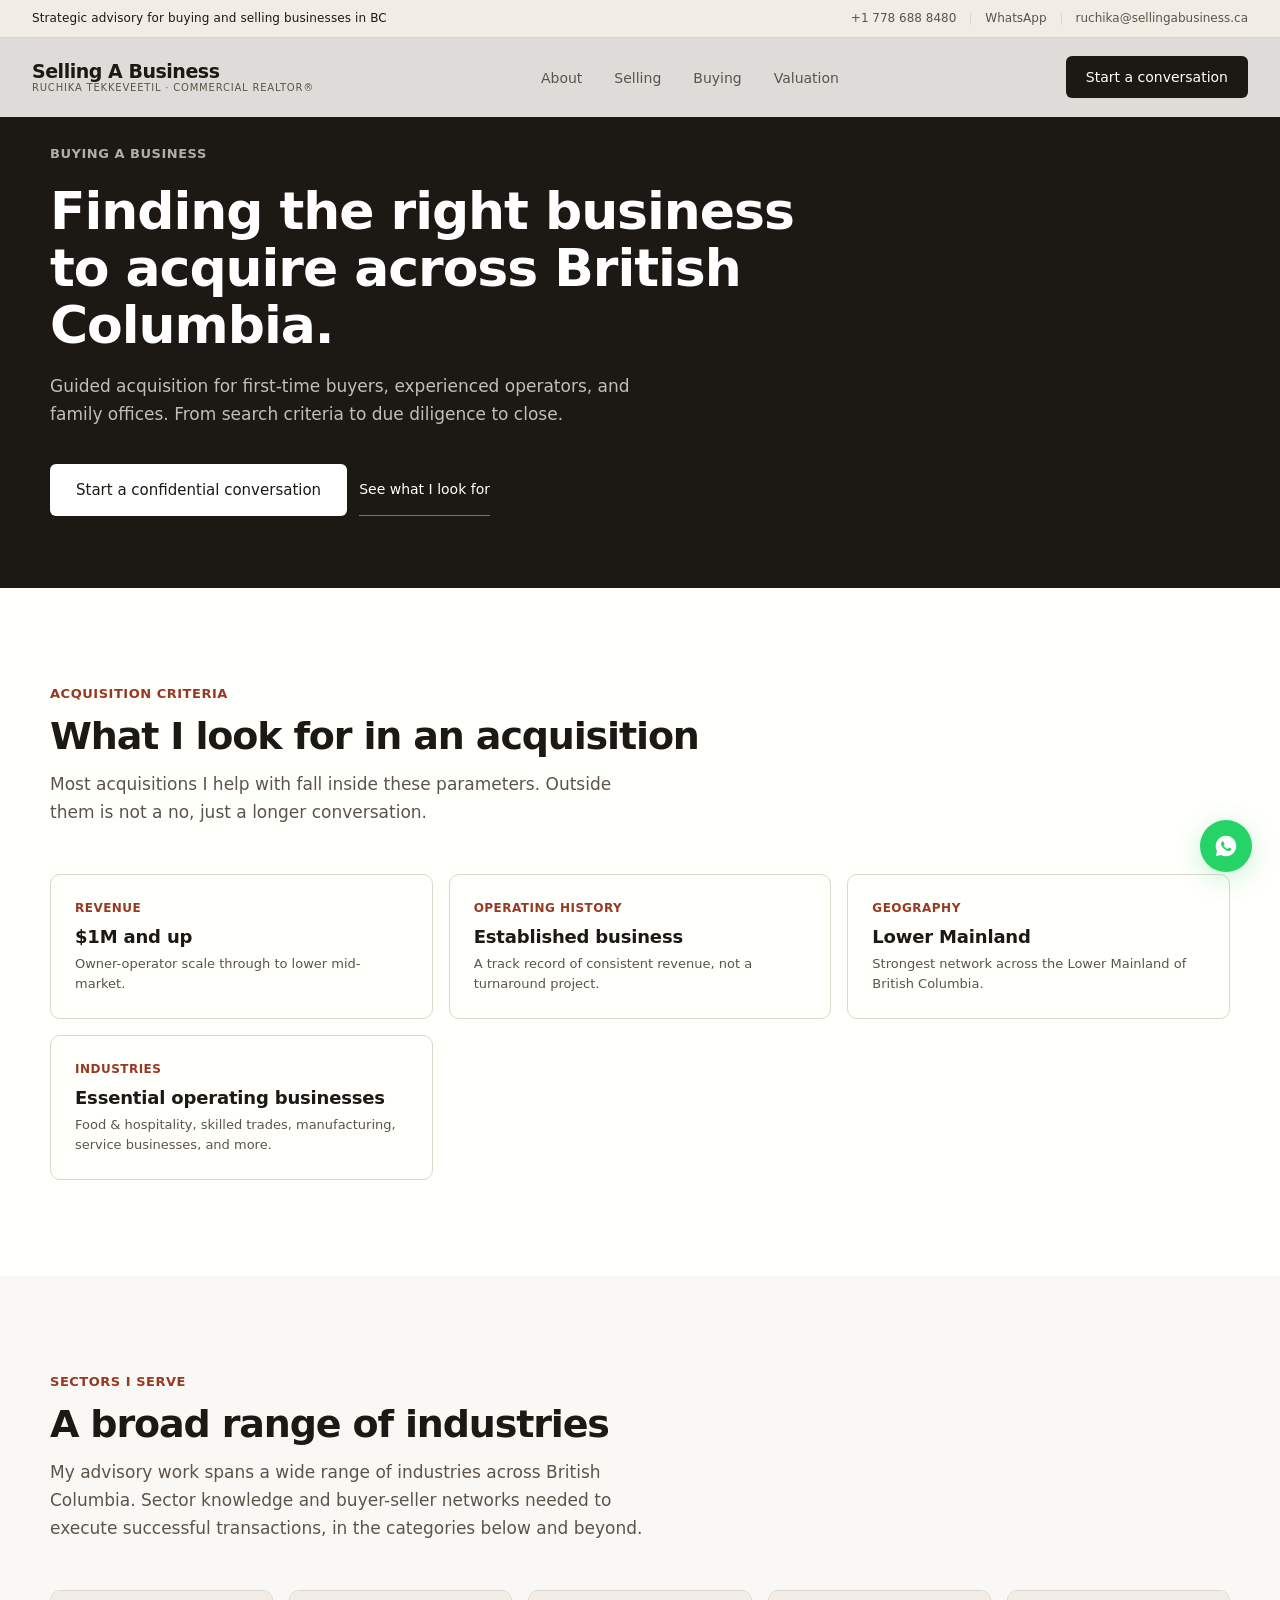
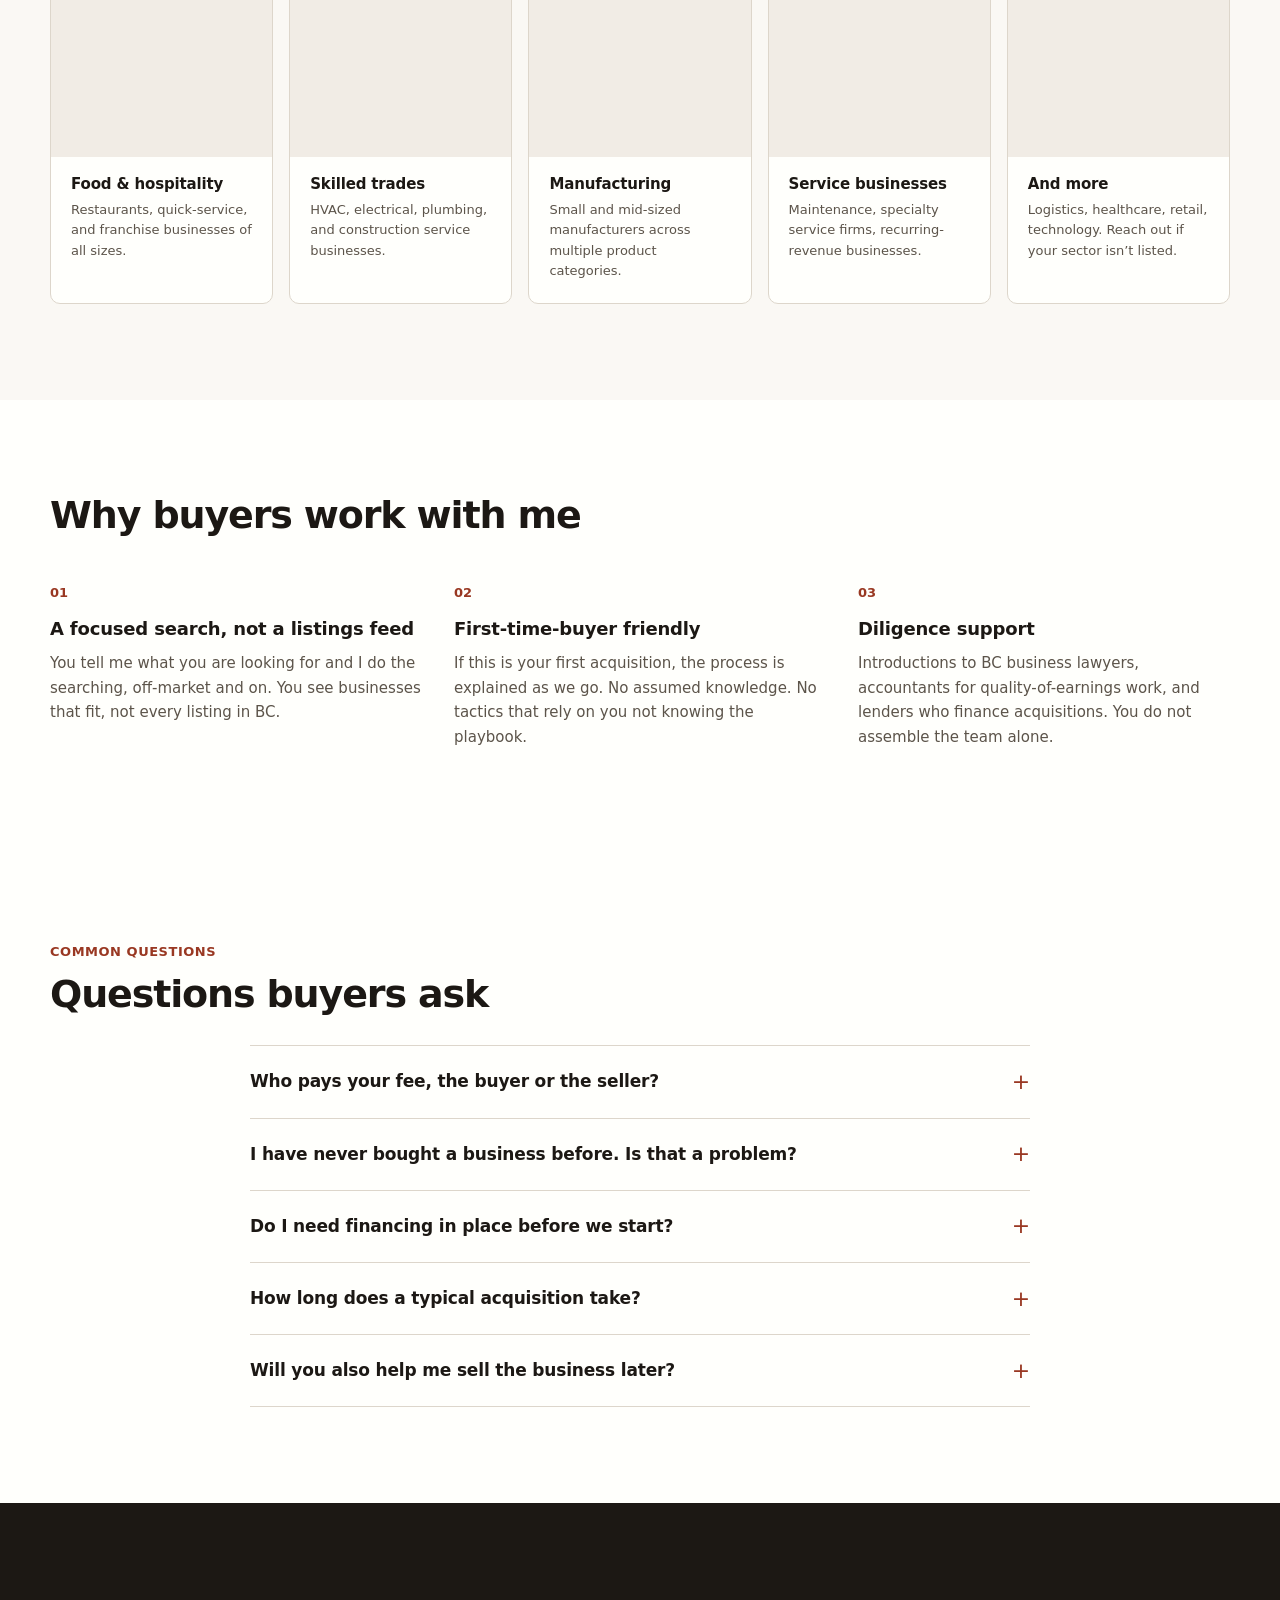
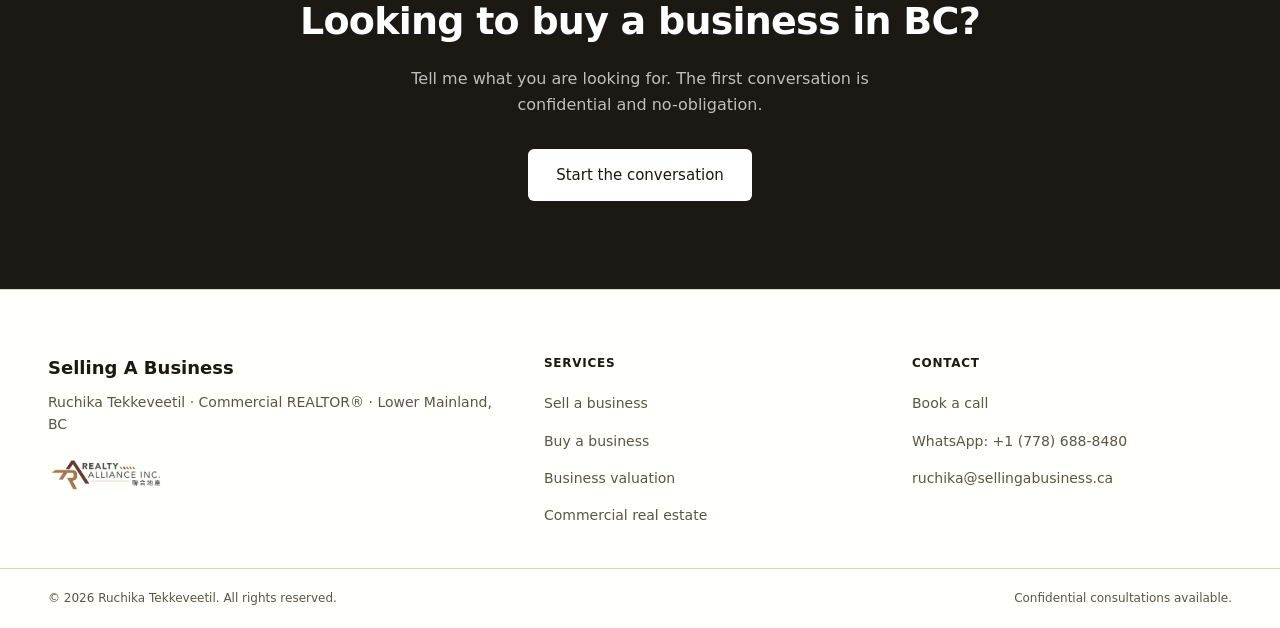
==== commit f813cab5: "Bolder pass: dramatic typography, manifesto section, section markers Pushing the design from "basic"" ====
--- a/buying.html
+++ b/buying.html
@@ -3,7 +3,7 @@
 <head>
   <meta charset="UTF-8">
   <meta name="viewport" content="width=device-width, initial-scale=1.0">
-  <title>Buying a business in BC — Selling A Business</title>
+  <title>Buying a business in BC · Selling A Business</title>
   <meta name="description" content="Confidential acquisition advisory for buyers acquiring small and mid-sized businesses across the Lower Mainland. Run by Ruchika Tekkeveetil, Commercial REALTOR®.">
   <link rel="preconnect" href="https://api.fontshare.com" crossorigin>
   <link rel="stylesheet" href="style.css">
@@ -231,7 +231,7 @@
             <div class="sector-image" style="background-image: url('https://images.unsplash.com/photo-1454165804606-c3d57bc86b40?auto=format&fit=crop&w=600&q=80');"></div>
             <div class="sector-body">
               <div class="sector-name">And more</div>
-              <div class="sector-detail">Logistics, healthcare, retail, technology &mdash; reach out if your sector isn&rsquo;t listed.</div>
+              <div class="sector-detail">Logistics, healthcare, retail, technology. Reach out if your sector isn&rsquo;t listed.</div>
             </div>
           </div>
         </div>
--- a/style.css
+++ b/style.css
@@ -223,10 +223,107 @@
 }
 .section-heading {
   font-family: var(--font-sans);
+  font-size: clamp(36px, 5.2vw, 64px);
   font-weight: 700;
   color: var(--color-primary);
-  line-height: 1.15;
+  line-height: 1.02;
+  letter-spacing: -0.03em;
+}
+.section-heading em {
+  font-style: italic;
+  font-weight: 300;
+  color: var(--color-accent);
   letter-spacing: -0.02em;
+}
+
+/* Section markers (01, 02 style) */
+.section-marker {
+  font-family: var(--font-sans);
+  font-size: 12px;
+  font-weight: 600;
+  letter-spacing: 0.18em;
+  text-transform: uppercase;
+  color: var(--color-accent);
+  display: flex;
+  align-items: center;
+  gap: 12px;
+  margin-bottom: 12px;
+}
+.section-marker::before {
+  content: '';
+  display: block;
+  width: 28px;
+  height: 1px;
+  background: var(--color-accent);
+}
+
+/* Manifesto / pull-quote section */
+.manifesto {
+  padding: clamp(80px, 12vw, 160px) 48px;
+  background: var(--color-primary);
+  color: #FAF8F4;
+  position: relative;
+  overflow: hidden;
+}
+.manifesto-bg {
+  position: absolute;
+  inset: 0;
+  width: 100%;
+  height: 100%;
+  object-fit: cover;
+  opacity: 0.22;
+  filter: saturate(0.6);
+}
+.manifesto-inner {
+  position: relative;
+  z-index: 1;
+  max-width: 1100px;
+  margin: 0 auto;
+}
+.manifesto-marker {
+  font-family: var(--font-sans);
+  font-size: 12px;
+  font-weight: 600;
+  letter-spacing: 0.18em;
+  text-transform: uppercase;
+  color: rgba(250, 248, 244, 0.6);
+  display: flex;
+  align-items: center;
+  gap: 12px;
+  margin-bottom: 28px;
+}
+.manifesto-marker::before {
+  content: '';
+  display: block;
+  width: 28px;
+  height: 1px;
+  background: rgba(250, 248, 244, 0.6);
+}
+.manifesto-text {
+  font-family: var(--font-sans);
+  font-size: clamp(32px, 5.2vw, 64px);
+  font-weight: 300;
+  line-height: 1.18;
+  letter-spacing: -0.025em;
+  color: #FAF8F4;
+  max-width: 980px;
+}
+.manifesto-text em {
+  font-style: italic;
+  font-weight: 300;
+  color: #D9A691;
+}
+.manifesto-attribution {
+  font-family: var(--font-sans);
+  font-size: 13px;
+  font-weight: 500;
+  letter-spacing: 0.08em;
+  text-transform: uppercase;
+  color: rgba(250, 248, 244, 0.7);
+  margin-top: 40px;
+}
+@media (max-width: 768px) {
+  .manifesto { padding: 80px 24px; }
 }
 .body-text {
   font-family: var(--font-sans);
@@ -607,29 +704,37 @@
 .hero-text { max-width: 580px; }
 .hero-eyebrow {
   font-family: var(--font-sans);
-  font-size: 13px;
-  font-weight: 600;
-  letter-spacing: 0.04em;
+  font-size: 12px;
+  font-weight: 600;
+  letter-spacing: 0.14em;
   text-transform: uppercase;
   color: var(--color-accent);
-  margin-bottom: 20px;
+  margin-bottom: 28px;
 }
 .hero-headline {
   font-family: var(--font-sans);
-  font-size: clamp(34px, 4.4vw, 56px);
+  font-size: clamp(44px, 6.4vw, 92px);
   font-weight: 700;
-  line-height: 1.08;
-  letter-spacing: -0.025em;
-  color: var(--color-primary);
-  margin-bottom: 20px;
+  line-height: 0.98;
+  letter-spacing: -0.035em;
+  color: var(--color-primary);
+  margin-bottom: 28px;
+}
+.hero-headline em {
+  font-style: italic;
+  font-weight: 300;
+  color: var(--color-accent);
+  letter-spacing: -0.02em;
 }
 .hero-sub {
   font-family: var(--font-sans);
-  font-size: 18px;
-  color: var(--color-text-muted);
-  max-width: 520px;
-  line-height: 1.6;
-  margin-bottom: 32px;
+  font-size: 20px;
+  font-weight: 400;
+  color: var(--color-text-muted);
+  max-width: 540px;
+  line-height: 1.55;
+  margin-bottom: 36px;
+  letter-spacing: -0.005em;
 }
 .hero-actions {
   display: flex;
@@ -701,7 +806,7 @@
     padding: 32px 24px 56px;
   }
   .hero-photo { max-width: 320px; justify-self: start; }
-  .hero-headline { font-size: clamp(30px, 7vw, 40px); }
+  .hero-headline { font-size: clamp(40px, 11vw, 60px); }
   .hero-meta { gap: 20px; }
 }
 
@@ -925,7 +1030,7 @@
 .about-image-placeholder svg { width: 48px; height: 48px; opacity: 0.4; }
 .about-image-wrap img { width: 100%; height: 100%; object-fit: cover; }
 .about-content { display: flex; flex-direction: column; gap: 0; }
-.about-content .section-heading { margin: 8px 0 20px; font-size: clamp(26px, 3vw, 36px); }
+.about-content .section-heading { margin: 12px 0 24px; font-size: clamp(40px, 5.6vw, 72px); }
 .about-content .body-text + .body-text { margin-top: 14px; }
 .credential-tags {
   display: flex;
